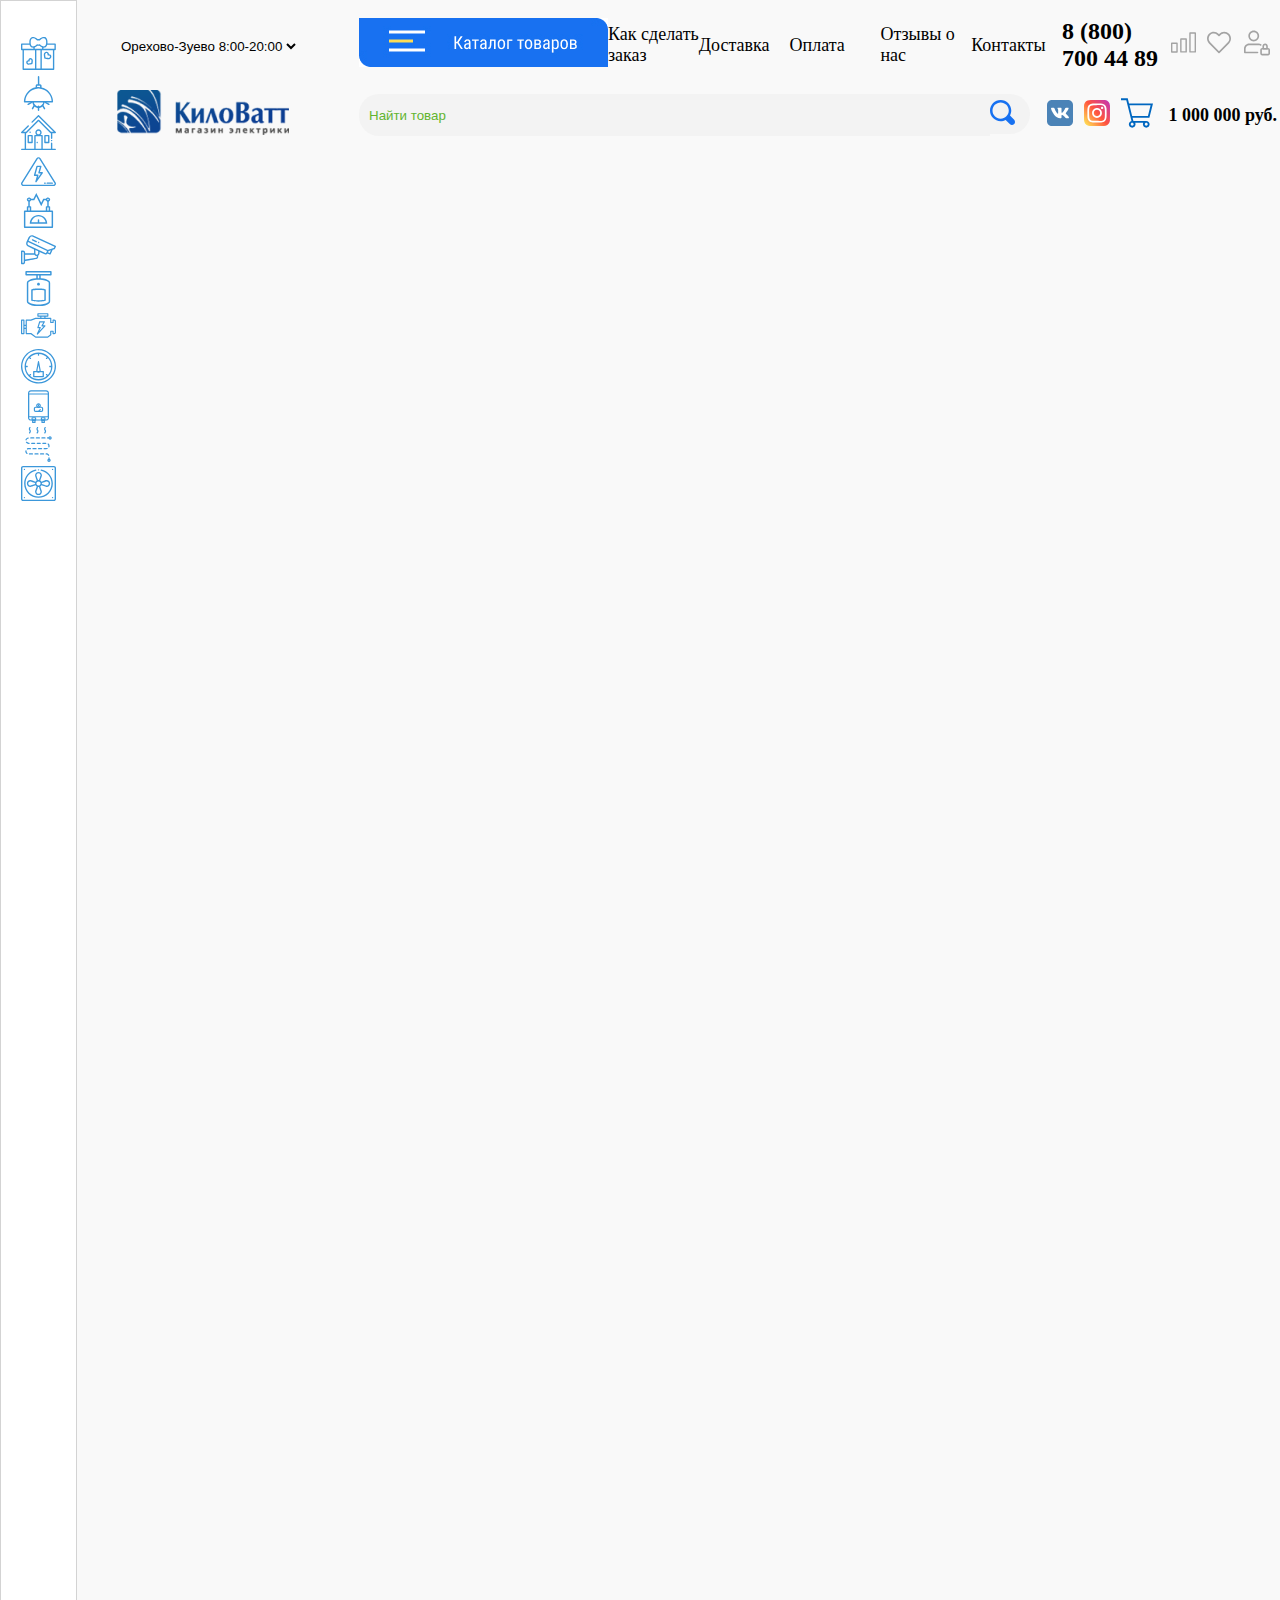
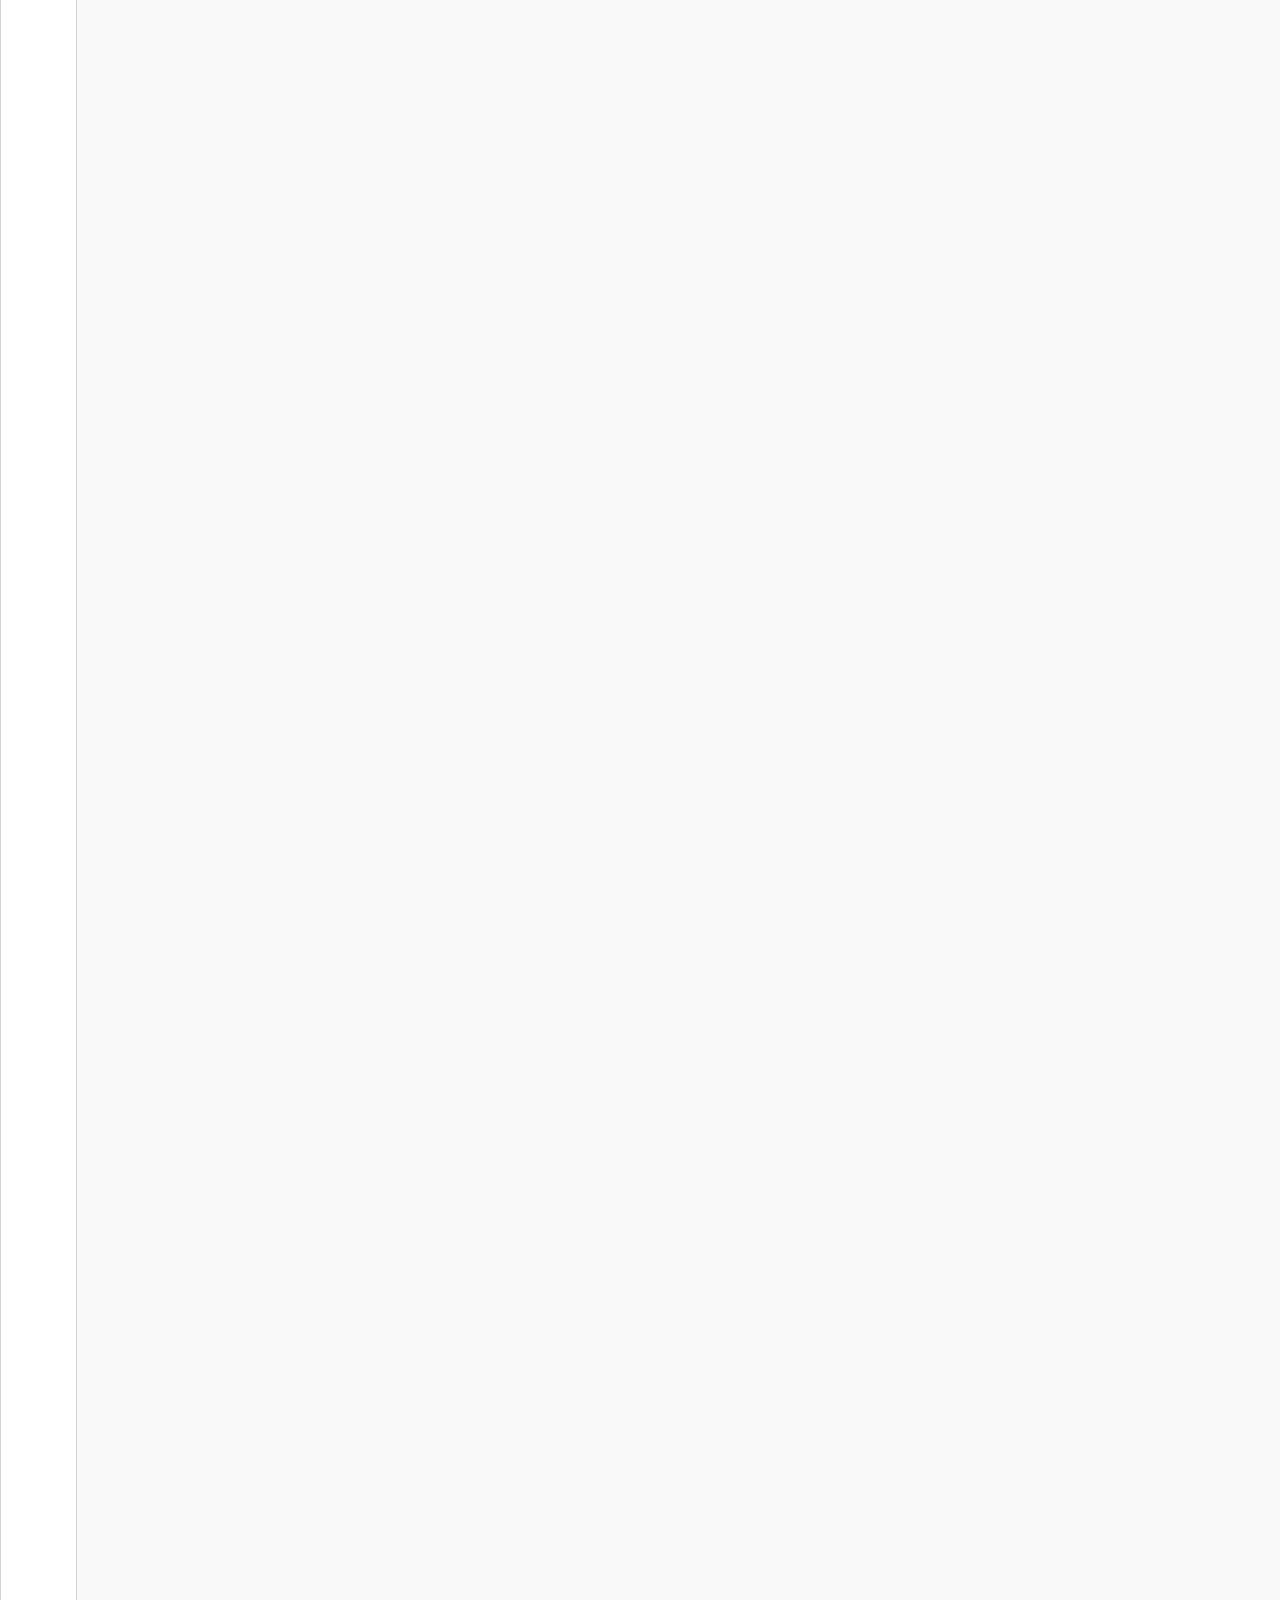
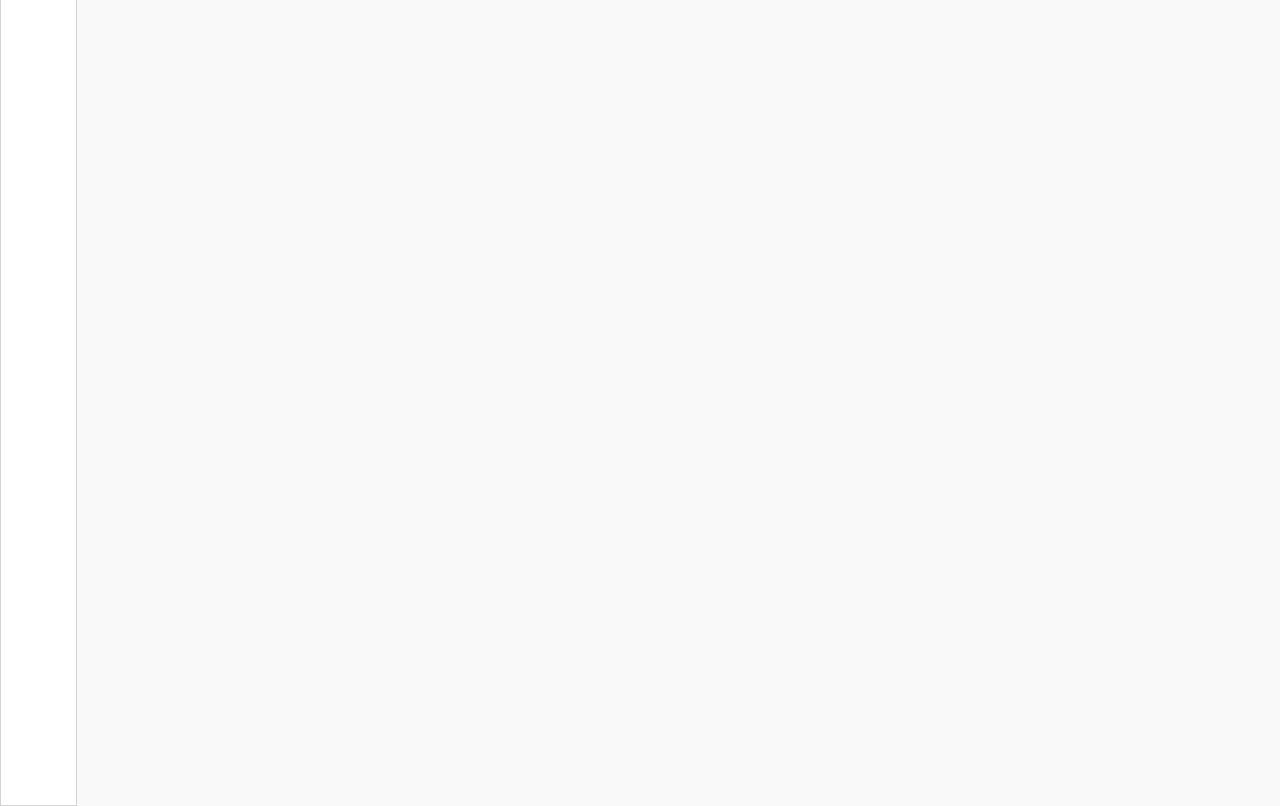
==== Zadanie_3/index.html @ 8e43fe01 "Add files via upload" ====
<!DOCTYPE html>
<html lang="en">
<head>
    <meta charset="UTF-8">
    <meta http-equiv="X-UA-Compatible" content="IE=edge">
    <meta name="viewport" content="width=device-width, initial-scale=1.0">
    <link rel="stylesheet" href="css/main.css">
    <title>КилоВатт</title>
</head>
<body style="background: #F9F9F9;">
    <div class="body">
        <aside>
            <ul class="asidePanel">
                <li>
                    <a href="#">
                        <svg id="aside-el" width="35" height="35" viewBox="0 0 35 35" fill="none" xmlns="http://www.w3.org/2000/svg">
                            <path d="M23.8175 21.7944C24.2723 21.8868 26.2904 22.2827 27.504 22.2827C27.7308 22.2827 27.9298 22.2689 28.0849 22.2366C28.512 22.1476 29.1431 21.959 29.6898 21.3504C30.6012 20.3363 30.5776 18.8046 29.6362 17.8632C29.1339 17.3608 28.4474 17.2099 27.9081 17.1797C27.8831 16.6433 27.7323 15.9593 27.213 15.44C26.2717 14.4986 24.7399 14.4748 23.7257 15.3864C23.1156 15.9348 22.9278 16.5656 22.8395 16.9924C22.6373 17.9702 23.1765 20.7219 23.2866 21.2635C23.341 21.531 23.55 21.7401 23.8175 21.7944ZM24.1712 17.2677C24.253 16.8723 24.3874 16.6202 24.6347 16.3977C25.1033 15.9769 25.8284 15.9784 26.2513 16.4016C26.6147 16.7649 26.567 17.5048 26.5186 17.7559C26.4738 17.9763 26.5408 18.2046 26.6976 18.3658C26.8544 18.5268 27.0807 18.6 27.3023 18.5612C27.5017 18.5262 28.3185 18.4686 28.6746 18.8247V18.8248C29.0978 19.2478 29.0994 19.9731 28.6784 20.4415C28.4566 20.6883 28.2044 20.8227 27.808 20.9052C27.3434 21.0019 25.7455 20.775 24.5327 20.5483C24.3048 19.3309 24.076 17.7285 24.1712 17.2677Z" fill="#3B97DA"/>
                            <path d="M11.0315 21.7085C10.1268 20.8954 8.75948 20.9173 7.9186 21.758C7.49602 22.1806 7.35133 22.7458 7.31312 23.2095C6.85138 23.2442 6.28724 23.3895 5.85079 23.8258C5.01005 24.6667 4.98829 26.0339 5.80149 26.9389C6.28901 27.4812 6.84791 27.6479 7.22575 27.726C7.36351 27.7545 7.53866 27.7667 7.73815 27.7667C8.7435 27.7667 10.3649 27.4556 10.9106 27.3446C11.1781 27.2903 11.3871 27.0812 11.4415 26.8138C11.574 26.162 11.9928 23.9703 11.8187 23.132C11.74 22.7539 11.5727 22.1948 11.0315 21.7085ZM10.195 26.0982C9.07816 26.3051 7.84007 26.4643 7.50119 26.3942C7.18652 26.3292 6.98709 26.2235 6.81283 26.0297C6.48843 25.6687 6.48829 25.1115 6.81235 24.7873C6.99287 24.6068 7.3121 24.5613 7.56381 24.5613C7.6981 24.5613 7.81321 24.5742 7.87774 24.5865C8.09831 24.6315 8.32663 24.566 8.48778 24.4092C8.64892 24.2523 8.72235 24.0277 8.6836 23.8062C8.64253 23.5569 8.63648 22.9634 8.88023 22.7197C9.20443 22.3955 9.7617 22.3956 10.1226 22.7201C10.316 22.8939 10.4216 23.0935 10.4873 23.409C10.5584 23.7506 10.4008 24.9855 10.195 26.0982Z" fill="#3B97DA"/>
                            <path d="M34.1327 6.41258H26.4405C26.5348 5.31782 26.5288 3.97257 26.188 2.72591V2.72604C25.8234 1.39133 25.0049 0.467914 23.88 0.124819C23.7615 0.0893945 21.0267 -0.687294 18.2739 2.11818C18.1991 2.11179 18.1241 2.10859 18.0488 2.10859H16.7368C16.6701 2.10859 16.6033 2.11111 16.5368 2.11614C13.7845 -0.687158 11.051 0.0892585 10.9295 0.125703C9.80771 0.467846 8.9892 1.39126 8.62462 2.72584C8.28384 3.9725 8.27779 5.31768 8.37216 6.41251H0.679934C0.304406 6.41251 0 6.71692 0 7.09244V12.5093C0 12.8847 0.304406 13.1892 0.679934 13.1892H1.53917V32.2466C1.53917 32.6221 1.84364 32.9265 2.2191 32.9265H32.5936C32.9691 32.9265 33.2735 32.6221 33.2735 32.2466V13.1893H34.1327C34.5081 13.1893 34.8126 12.8848 34.8126 12.5093V7.09251C34.8126 6.71698 34.5081 6.41258 34.1327 6.41258ZM9.93642 3.08437C10.0738 2.58162 10.4369 1.69771 11.3231 1.4275C11.3446 1.42084 13.5178 0.806385 15.7831 3.29834C15.9494 3.48118 16.2019 3.55951 16.4423 3.50273C16.5384 3.48009 16.6375 3.4686 16.7369 3.4686H18.0489C18.1534 3.4686 18.2572 3.48131 18.3576 3.5062C18.6002 3.56658 18.8569 3.48872 19.0252 3.30338C21.2393 0.863771 23.3647 1.39358 23.4925 1.42846C24.3774 1.70186 24.7392 2.58292 24.8763 3.08444V3.08457C25.1671 4.14853 25.2107 5.55926 24.9989 7.05682C24.8993 7.76075 24.5702 8.99096 23.4897 9.32052C23.4685 9.32691 21.334 9.93076 19.0904 7.5157C18.9598 7.37516 18.7784 7.29853 18.5922 7.29853C18.5294 7.29853 18.4659 7.30723 18.4037 7.32518C18.2888 7.35837 18.1694 7.37516 18.0489 7.37516H16.7369C16.6214 7.37516 16.5066 7.35959 16.3958 7.32906C16.1512 7.26161 15.8899 7.33579 15.7172 7.52128C13.5284 9.87303 11.446 9.3539 11.3202 9.31957C10.2414 8.98633 9.9133 7.75939 9.81383 7.05695C9.60203 5.55919 9.64548 4.14847 9.93642 3.08437ZM13.7211 11.8294V10.4593C14.5537 10.1822 15.4988 9.66158 16.4495 8.71925C16.5448 8.72966 16.6408 8.73489 16.7369 8.73489H18.0489C18.1532 8.73489 18.2572 8.7287 18.3605 8.71653C19.312 9.66055 20.2582 10.1819 21.0916 10.4592V11.8294H13.7211ZM1.35987 7.77245H8.56479C8.90469 9.23621 9.74842 10.2619 10.9327 10.6231C10.9756 10.6359 11.3677 10.7478 11.9827 10.7478C12.1009 10.7478 12.2275 10.7436 12.3612 10.7338V11.8294H1.35987V7.77245ZM2.89903 13.1893H14.0049V31.5667H2.89903V13.1893ZM15.3648 31.5667V13.1893H19.4479V31.5667H15.3648ZM31.9136 31.5667H20.8077V13.1893H31.9136V31.5667ZM33.4528 11.8294H22.4514V10.7336C23.2818 10.7942 23.8306 10.6378 23.8832 10.6221C25.0645 10.2618 25.9079 9.23621 26.2478 7.77245H33.4528V11.8294Z" fill="#3B97DA"/>
                        </svg> 
                    </a>
                </li>
                <li >
                    <a href="#">
                        <svg id="aside-el" width="35" height="35" viewBox="0 0 35 35" fill="none" xmlns="http://www.w3.org/2000/svg">
                            <path d="M27.8062 15.39C25.9128 13.3995 23.3883 11.9916 20.5724 11.409V9.66122C20.5724 9.27283 20.4268 8.88444 20.1355 8.6417C19.8442 8.39895 19.5044 8.20476 19.116 8.20476H18.3392L18.2907 0.728233C18.2907 0.291293 17.9508 0 17.5624 0C17.1255 0 16.8342 0.339842 16.8342 0.728233L16.8827 8.20476H16.106C15.7176 8.20476 15.3292 8.3504 15.0864 8.6417C14.8437 8.93299 14.6495 9.27283 14.6495 9.66122V11.3604C11.688 11.9916 9.11492 13.3995 7.12441 15.39C4.45422 18.0602 2.85211 21.7013 2.85211 25.7794C2.85211 26.2164 3.19195 26.5077 3.58034 26.5077H11.3482C11.5424 27.9156 12.1249 29.1779 13.0959 30.1488C14.2125 31.2655 15.7661 31.9452 17.4653 31.9452C19.1645 31.9452 20.7181 31.2655 21.8347 30.1488C22.8057 29.1779 23.3883 27.9156 23.5825 26.5077H31.3503C31.7872 26.5077 32.0785 26.1678 32.0785 25.7794C32.0785 21.7499 30.4279 18.0602 27.8062 15.39ZM16.0574 9.70977H19.0674V11.1662C19.0189 11.1662 19.0189 11.1662 18.9703 11.1662C18.8732 11.1662 18.8247 11.1662 18.7276 11.1662C18.3392 11.1177 17.9023 11.1177 17.5139 11.1177C17.1255 11.0691 16.7371 11.1177 16.3487 11.1177C16.2516 11.1177 16.1545 11.1177 16.0574 11.1662V9.70977ZM20.8152 29.0808C19.9413 29.9547 18.7761 30.4401 17.5139 30.4401C16.2031 30.4401 15.0379 29.9061 14.2125 29.0808C13.5329 28.4011 13.0474 27.5272 12.9017 26.5077H17.5139H22.1746C21.9804 27.4787 21.5434 28.4011 20.8152 29.0808ZM22.9513 25.0027H17.5139H12.0764H4.35713C4.55132 21.6528 5.95924 18.6428 8.19249 16.4581C10.2315 14.419 12.9017 13.0596 15.9118 12.7198C16.0089 12.7198 16.1545 12.6713 16.2516 12.6713C16.64 12.6227 17.0769 12.6227 17.4653 12.6227C17.9023 12.6227 18.2907 12.6227 18.7276 12.6713C18.8247 12.6713 18.9703 12.7198 19.0674 12.7198C22.0775 13.0596 24.7477 14.419 26.7867 16.4581C29.02 18.6913 30.4279 21.6528 30.6221 25.0027H22.9513Z" fill="#3B97DA"/>
                            <path d="M17.5138 29.5139C17.0769 29.5139 16.7856 29.8538 16.7856 30.2421V34.2717C16.7856 34.7086 17.1254 34.9999 17.5138 34.9999C17.9508 34.9999 18.242 34.6601 18.242 34.2717V30.2421C18.242 29.8052 17.9508 29.5139 17.5138 29.5139Z" fill="#3B97DA"/>
                            <path d="M24.165 32.2813L22.1259 28.7857C21.9318 28.4459 21.4463 28.3003 21.1064 28.4945C20.7666 28.6886 20.6209 29.1741 20.8151 29.514L22.8542 33.0095C23.0484 33.3493 23.5339 33.495 23.8737 33.3008C24.2135 33.1066 24.3592 32.6211 24.165 32.2813Z" fill="#3B97DA"/>
                            <path d="M28.2431 27.6691L24.7476 25.6301C24.4078 25.4359 23.9223 25.533 23.7281 25.9213C23.5339 26.2612 23.631 26.7467 24.0194 26.9409L27.5149 28.9799C27.8547 29.1741 28.3402 29.077 28.5344 28.6886C28.7286 28.3488 28.6315 27.8633 28.2431 27.6691Z" fill="#3B97DA"/>
                            <path d="M11.2996 25.9212C11.1054 25.5814 10.6199 25.4358 10.2801 25.6299L6.78458 27.669C6.44474 27.8632 6.2991 28.3487 6.49329 28.6885C6.68749 29.0284 7.17298 29.174 7.51282 28.9798L11.0083 26.9408C11.3482 26.698 11.4938 26.2611 11.2996 25.9212Z" fill="#3B97DA"/>
                            <path d="M13.9212 28.4945C13.5813 28.3003 13.0959 28.4459 12.9017 28.7857L10.8626 32.2813C10.6684 32.6211 10.7655 33.1066 11.1539 33.3008C11.4937 33.495 11.9792 33.3979 12.1734 33.0095L14.2125 29.514C14.4067 29.1741 14.3096 28.6886 13.9212 28.4945Z" fill="#3B97DA"/>
                        </svg>
                    </a>
                </li>
                <li >
                    <a href="#">
                        <svg id="aside-el" width="35" height="35" viewBox="0 0 35 35" fill="none" xmlns="http://www.w3.org/2000/svg">
                            <g clip-path="url(#clip0_1_1402)">
                            <path d="M34.3162 33.6327H31.3084V28.2324C31.3084 27.8548 31.0023 27.5488 30.6248 27.5488C30.2474 27.5488 29.9413 27.8548 29.9413 28.2324V33.6327H21.7382V20.6445C21.7382 20.267 21.4321 19.9609 21.0546 19.9609H13.9452C13.5677 19.9609 13.2616 20.267 13.2616 20.6445V33.6327H5.05854V18.1835H5.32159C5.50287 18.1835 5.67671 18.1115 5.80495 17.9833L17.4999 6.28834L29.1948 17.9833C29.3231 18.1115 29.4969 18.1835 29.6782 18.1835H29.9413V23.3104C29.9413 23.688 30.2474 23.994 30.6248 23.994C31.0023 23.994 31.3084 23.688 31.3084 23.3104V18.1835H34.3162C34.5928 18.1835 34.842 18.0169 34.9478 17.7615C35.0536 17.5061 34.995 17.2121 34.7996 17.0165L17.9833 0.200207C17.7163 -0.0667356 17.2835 -0.0667356 17.0165 0.200207L10.5907 6.62596C10.3238 6.89291 10.3238 7.32576 10.5907 7.5927C10.8577 7.85971 11.2906 7.85971 11.5575 7.5927L17.4999 1.65031L32.6658 16.8163H29.9614L17.9833 4.83824C17.7163 4.57129 17.2835 4.57129 17.0165 4.83824L5.03837 16.8163H2.33388L7.7294 11.4209C7.99634 11.1539 7.99634 10.7211 7.7294 10.4541C7.46246 10.1872 7.02961 10.1871 6.7626 10.4541L0.200122 17.0165C0.00468331 17.2121 -0.0539005 17.5061 0.0519194 17.7615C0.157739 18.017 0.407045 18.1835 0.683558 18.1835H3.69136V33.6327H0.683558C0.306079 33.6327 -3.34713e-05 33.9387 -3.34713e-05 34.3163C-3.34713e-05 34.6938 0.306079 34.9998 0.683558 34.9998H4.37495H13.9452H21.0546H30.6248H34.3162C34.6937 34.9998 34.9998 34.6938 34.9998 34.3163C34.9998 33.9387 34.6937 33.6327 34.3162 33.6327ZM20.371 33.6327H14.6288V21.3281H20.371V33.6327Z" fill="#3B97DA"/>
                            <path d="M27.7539 19.9609H23.9258C23.5483 19.9609 23.2422 20.267 23.2422 20.6445V27.4804C23.2422 27.858 23.5483 28.164 23.9258 28.164H27.7539C28.1314 28.164 28.4375 27.858 28.4375 27.4804V20.6445C28.4375 20.267 28.1314 19.9609 27.7539 19.9609ZM27.0703 26.7969H24.6094V21.3281H27.0703V26.7969Z" fill="#3B97DA"/>
                            <path d="M11.0743 19.9609H7.24615C6.86867 19.9609 6.56256 20.267 6.56256 20.6445V27.4804C6.56256 27.858 6.86867 28.164 7.24615 28.164H11.0743C11.4517 28.164 11.7579 27.858 11.7579 27.4804V20.6445C11.7579 20.267 11.4517 19.9609 11.0743 19.9609ZM10.3907 26.7969H7.92974V21.3281H10.3907V26.7969Z" fill="#3B97DA"/>
                            <path d="M17.5 14.3589C15.7661 14.3589 14.3555 15.7695 14.3555 17.5034C14.3555 19.2373 15.7661 20.6479 17.5 20.6479C19.2338 20.6479 20.6445 19.2373 20.6445 17.5034C20.6445 15.7695 19.2338 14.3589 17.5 14.3589ZM17.5 19.2807C16.5199 19.2807 15.7227 18.4834 15.7227 17.5034C15.7227 16.5234 16.5199 15.7261 17.5 15.7261C18.4801 15.7261 19.2773 16.5234 19.2773 17.5034C19.2773 18.4834 18.4801 19.2807 17.5 19.2807Z" fill="#3B97DA"/>
                            <path d="M16.6844 26.9972C16.5573 26.87 16.3809 26.7969 16.2012 26.7969C16.0214 26.7969 15.845 26.87 15.7179 26.9972C15.5907 27.1243 15.5176 27.3007 15.5176 27.4805C15.5176 27.6603 15.5907 27.8366 15.7179 27.9638C15.8451 28.0909 16.0214 28.1641 16.2012 28.1641C16.381 28.1641 16.5573 28.0909 16.6844 27.9638C16.8115 27.8366 16.8848 27.6603 16.8848 27.4805C16.8848 27.3007 16.8116 27.1243 16.6844 26.9972Z" fill="#3B97DA"/>
                            <path d="M9.57508 16.8028C9.448 16.6757 9.27164 16.6025 9.09185 16.6025C8.91207 16.6025 8.7357 16.6757 8.60856 16.8028C8.48141 16.93 8.40826 17.1063 8.40826 17.2861C8.40826 17.4659 8.48134 17.6423 8.60856 17.7694C8.73577 17.8966 8.91207 17.9697 9.09185 17.9697C9.27164 17.9697 9.448 17.8966 9.57508 17.7694C9.70223 17.6423 9.77544 17.4659 9.77544 17.2861C9.77544 17.1063 9.7023 16.93 9.57508 16.8028Z" fill="#3B97DA"/>
                            <path d="M31.1082 25.1056C30.9811 24.9785 30.8047 24.9053 30.6249 24.9053C30.4452 24.9053 30.2688 24.9784 30.1416 25.1056C30.0145 25.2334 29.9413 25.4091 29.9413 25.5889C29.9413 25.7686 30.0144 25.945 30.1416 26.0728C30.2688 26.2 30.4452 26.2725 30.6249 26.2725C30.8047 26.2725 30.9811 26.2 31.1082 26.0728C31.2353 25.945 31.3085 25.7693 31.3085 25.5889C31.3085 25.4091 31.2354 25.2327 31.1082 25.1056Z" fill="#3B97DA"/>
                            </g>
                            <defs>
                            <clipPath id="clip0_1_1402">
                            <rect width="35" height="35" fill="white"/>
                            </clipPath>
                            </defs>
                            </svg>
                            
                    </a>
                </li>
                <li>
                    <a href="#">
                        <svg id="aside-el" width="35" height="35" viewBox="0 0 35 35" fill="none" xmlns="http://www.w3.org/2000/svg">
                            <g clip-path="url(#clip0_1_1424)">
                            <path d="M34.6357 28.4675L19.5073 4.25387C19.072 3.55708 18.3216 3.14111 17.5 3.14111C16.6785 3.14111 15.9281 3.55708 15.4927 4.25387L0.364411 28.4674C-0.098109 29.2078 -0.121625 30.1056 0.301589 30.8691C0.724803 31.6326 1.4987 32.0884 2.37172 32.0884H32.6284C33.5014 32.0884 34.2752 31.6327 34.6984 30.8691C35.1217 30.1057 35.0983 29.2078 34.6357 28.4675ZM33.4791 30.1932C33.3051 30.507 32.9871 30.6943 32.6284 30.6943H2.37179C2.01304 30.6943 1.69503 30.5069 1.52105 30.1932C1.34715 29.8795 1.35672 29.5105 1.54683 29.2063L16.6751 4.9927C16.8567 4.70203 17.1573 4.53537 17.5 4.53537C17.8426 4.53537 18.1434 4.70203 18.3248 4.9927L33.4532 29.2063C33.6433 29.5105 33.653 29.8794 33.4791 30.1932Z" fill="#3B97DA"/>
                            <path d="M21.8128 18.4861C21.6927 18.256 21.4545 18.1117 21.1949 18.1117H18.9349L20.4743 12.5499C20.5324 12.34 20.4891 12.115 20.3573 11.9418C20.2254 11.7685 20.0202 11.6667 19.8024 11.6667H16.0627C15.7493 11.6667 15.4744 11.8759 15.3908 12.1779L12.9243 21.0894C12.8663 21.2994 12.9095 21.5243 13.0413 21.6976C13.1731 21.8708 13.3783 21.9726 13.5961 21.9726H15.8562L14.3167 27.5344C14.2261 27.8619 14.3847 28.2069 14.6922 28.3514C14.7875 28.3962 14.8885 28.4176 14.9883 28.4176C15.2104 28.4176 15.4267 28.3112 15.5607 28.1188L21.767 19.2072C21.9154 18.9941 21.933 18.7163 21.8128 18.4861ZM16.7493 23.9722L17.4442 21.4613C17.5023 21.2514 17.459 21.0264 17.3272 20.8532C17.1954 20.6799 16.9902 20.5782 16.7724 20.5782H14.5124L16.593 13.0609H18.8861L17.3466 18.6227C17.2886 18.8327 17.3318 19.0576 17.4636 19.2309C17.5954 19.4042 17.8007 19.5059 18.0184 19.5059H19.8597L16.7493 23.9722Z" fill="#3B97DA"/>
                            <path d="M31.3032 28.4448H26.2142C25.8292 28.4448 25.517 28.757 25.517 29.142C25.517 29.5269 25.8292 29.8391 26.2142 29.8391H31.3032C31.6882 29.8391 32.0003 29.5269 32.0003 29.142C32.0003 28.757 31.6881 28.4448 31.3032 28.4448Z" fill="#3B97DA"/>
                            <path d="M24.1925 28.4448H23.6348C23.2499 28.4448 22.9377 28.757 22.9377 29.142C22.9377 29.5269 23.2499 29.8391 23.6348 29.8391H24.1925C24.5775 29.8391 24.8896 29.5269 24.8896 29.142C24.8895 28.757 24.5774 28.4448 24.1925 28.4448Z" fill="#3B97DA"/>
                            </g>
                            <defs>
                            <clipPath id="clip0_1_1424">
                            <rect width="35" height="35" fill="white"/>
                            </clipPath>
                            </defs>
                            </svg>
                            
                    </a>
                </li>
                <li>
                    <a href="#">
                        <svg id="aside-el" width="35" height="35" viewBox="0 0 35 35" fill="none" xmlns="http://www.w3.org/2000/svg">
                            <path d="M17.5 21.875C12.6678 21.875 8.75 25.7918 8.75 30.625H26.25C26.25 25.7918 22.3322 21.875 17.5 21.875ZM17.5 26.25C17.0973 26.25 16.7705 26.5758 16.7705 26.9795V29.167H10.3532C10.6341 27.7742 11.3167 26.4957 12.3442 25.4692C13.721 24.0913 15.5529 23.333 17.5 23.333C19.4471 23.333 21.279 24.0913 22.6558 25.4692C23.6833 26.4957 24.3659 27.7742 24.6468 29.167H18.2295V26.9795C18.2295 26.5758 17.9027 26.25 17.5 26.25Z" fill="#3B97DA"/>
                            <path d="M31.3546 17.5H29.1671V13.854C29.1671 13.4513 28.8402 13.125 28.4375 13.125H27.708V8.62504C28.5582 8.32487 29.1671 7.51475 29.1671 6.5625C29.1671 5.35445 28.1876 4.375 26.9796 4.375C26.0268 4.375 25.2172 4.98381 24.917 5.83352H22.2318L20.2237 9.85872L15.3051 0L12.3945 5.83352H10.0841C9.78396 4.98381 8.97431 4.375 8.02158 4.375C6.81354 4.375 5.83408 5.35445 5.83408 6.5625C5.83408 7.51475 6.44289 8.32433 7.29205 8.62449V13.125H6.56362C6.162 13.125 5.83518 13.4513 5.83518 13.854V17.5H3.64549C3.24279 17.5 2.91705 17.8258 2.91705 18.2295V34.2705C2.91705 34.6742 3.24285 35 3.64549 35H31.3546C31.7573 35 32.083 34.6742 32.083 34.2705V18.2295C32.083 17.8258 31.7572 17.5 31.3546 17.5ZM26.9796 5.83352C27.3812 5.83352 27.708 6.16034 27.708 6.5625C27.708 6.96466 27.3812 7.29148 26.9796 7.29148C26.5768 7.29148 26.25 6.96466 26.25 6.5625C26.25 6.16034 26.5768 5.83352 26.9796 5.83352ZM27.708 14.5835V17.5H26.2511V14.5835H27.708ZM10.0841 7.29148H13.297L15.3051 3.26628L20.2237 13.125L23.1343 7.29148H24.917C25.136 7.91314 25.6284 8.40554 26.25 8.62504V13.125H25.5226C25.1199 13.125 24.7931 13.4513 24.7931 13.854V17.5H10.208V13.854C10.208 13.4513 9.88219 13.125 9.47955 13.125H8.75002V8.62559C9.37168 8.40554 9.86408 7.91314 10.0841 7.29148ZM8.02158 5.83352C8.42429 5.83352 8.75112 6.16034 8.75112 6.5625C8.75112 6.96466 8.42429 7.29148 8.02158 7.29148C7.61997 7.29148 7.29205 6.96466 7.29205 6.5625C7.29205 6.16034 7.61997 5.83352 8.02158 5.83352ZM8.75002 14.5835V17.5H7.29315V14.5835H8.75002ZM30.625 33.542H4.37502V18.958H30.625V33.542Z" fill="#3B97DA"/>
                            </svg>
                            
                    </a>

                </li>
                <li>
                    <a href="#">
                        <svg id="aside-el" width="35" height="35" viewBox="0 0 35 35" fill="none" xmlns="http://www.w3.org/2000/svg">
                            <g clip-path="url(#clip0_1_1443)">
                            <path d="M17.4282 11.175C17.77 11.3342 18.1766 11.1865 18.3366 10.8442C18.4957 10.5024 18.3481 10.0957 18.0057 9.93602C17.6639 9.7766 17.2575 9.92427 17.0976 10.2666C16.9382 10.6084 17.0858 11.0151 17.4282 11.175Z" fill="#3B97DA"/>
                            <path d="M34.9589 14.246C34.8969 14.0757 34.7696 13.9368 34.6053 13.8602L12.3055 3.46287C10.5944 2.66446 8.56255 3.40279 7.76466 5.11498C7.64183 5.37827 5.64713 9.65581 5.4538 10.0702C4.65565 11.7819 5.39398 13.8137 7.10697 14.6119L13.0542 17.3852V21.3047H4.10076V20.6213C4.10076 19.4907 3.18085 18.5708 2.05051 18.5708H0.683594C0.306015 18.5708 0 18.8768 0 19.2544V31.5567C0 31.934 0.306015 32.24 0.683594 32.24H2.05051C3.18085 32.24 4.10076 31.3204 4.10076 30.1898V28.9858C4.10076 28.9858 15.4826 26.9716 15.4853 26.971C16.4527 26.7878 17.155 25.9403 17.155 24.9558V23.6721C17.9884 23.1902 18.5219 22.2916 18.5219 21.3047V19.9351L23.7207 22.3597C24.7229 22.8262 25.9178 22.4112 26.4161 21.4246L28.7446 22.5106C29.0853 22.6695 29.4928 22.5234 29.6527 22.18L31.7022 17.7858L33.5778 17.1697C33.757 17.111 33.9041 16.9804 33.984 16.8095L34.9359 14.7686C35.0126 14.6044 35.0208 14.4164 34.9589 14.246ZM2.73384 30.1898C2.73384 30.5666 2.42729 30.8731 2.05051 30.8731H1.36692V19.9377H2.05051C2.42729 19.9377 2.73384 20.2443 2.73384 20.6213V30.1898ZM15.7881 24.9558C15.7881 25.2829 15.5552 25.5648 15.2343 25.6273L4.10076 27.5977V22.6716H13.4206C13.9026 23.5053 14.8011 24.0385 15.7881 24.0385V24.9558ZM17.155 21.3047C17.155 22.0513 16.5502 22.6716 15.7881 22.6716C15.0415 22.6716 14.4212 22.0668 14.4212 21.3047V18.0226L17.155 19.2977V21.3047ZM24.2983 21.1207L7.68429 13.3728C6.65703 12.8943 6.21323 11.6756 6.69281 10.6478L6.98147 10.0288L26.0735 18.9316L25.2067 20.7896C25.0473 21.1311 24.6395 21.2796 24.2983 21.1207ZM28.7029 20.9829L26.9961 20.1869L27.4674 19.1762L29.9211 18.3706L28.7029 20.9829ZM32.8702 15.9636C32.8429 15.9724 27.0586 17.8717 27.0449 17.8763L7.55905 8.7901L9.00368 5.69283C9.48193 4.66637 10.7004 4.2223 11.7279 4.70162L33.4082 14.8103L32.8702 15.9636Z" fill="#3B97DA"/>
                            <path d="M10.9031 7.57418C10.7434 7.91625 10.8916 8.32293 11.2336 8.48262L14.9502 10.2159C15.2912 10.3748 15.6984 10.2285 15.8586 9.88532C16.018 9.54325 15.8701 9.13657 15.528 8.97689L11.8112 7.24387C11.4692 7.08392 11.0625 7.23212 10.9031 7.57418Z" fill="#3B97DA"/>
                            </g>
                            <defs>
                            <clipPath id="clip0_1_1443">
                            <rect width="35" height="35" fill="white"/>
                            </clipPath>
                            </defs>
                            </svg>
                            
                    </a>
                </li>
                <li>
                    <a href="#">
                        <svg id="aside-el" width="35" height="35" viewBox="0 0 35 35" fill="none" xmlns="http://www.w3.org/2000/svg">
                            <path d="M10.6114 18.3061C10.3642 18.43 10.2083 18.6821 10.2083 18.9584V29.1667C10.2083 29.443 10.3642 29.6958 10.6114 29.819C10.7766 29.9016 12.3731 30.625 17.5014 30.625C22.6298 30.625 24.2242 29.9016 24.3887 29.8189C24.6358 29.695 24.7917 29.4429 24.7917 29.1666V18.9583C24.7917 18.682 24.6358 18.43 24.3887 18.306C24.2234 18.2234 22.6284 17.5 17.5 17.5C12.3716 17.5 10.7766 18.2234 10.6114 18.3061ZM23.3333 28.6426C22.6198 28.8349 20.8966 29.1667 17.5014 29.1667C14.0991 29.1667 12.3744 28.8334 11.6666 28.6433V19.4824C12.3808 19.2901 14.104 18.9583 17.4999 18.9583C20.9023 18.9583 22.6262 19.2916 23.3333 19.4817V28.6426H23.3333Z" fill="#3B97DA"/>
                            <path d="M16.0417 13.1251C16.0417 13.929 16.6961 14.5834 17.5 14.5834C18.3039 14.5834 18.9583 13.929 18.9583 13.1251C18.9583 12.3212 18.3039 11.6667 17.5 11.6667C16.6961 11.6667 16.0417 12.3212 16.0417 13.1251Z" fill="#3B97DA"/>
                            <path d="M29.8958 0H5.10419C4.70114 0 4.375 0.326143 4.375 0.729189V3.64588C4.375 4.04886 4.70114 4.375 5.10419 4.375H15.3125V7.34932C10.7693 7.60074 8.93881 8.63023 7.55583 9.40864L7.29381 9.55603C6.39304 10.0559 5.83331 11.0251 5.83331 12.0839V30.2077C5.83331 31.2666 6.39304 32.2357 7.29381 32.7355L7.55583 32.8829C9.14238 33.776 11.3149 35 17.5 35C23.6851 35 25.8576 33.776 27.4442 32.883L27.7062 32.7356C28.607 32.2357 29.1667 31.2666 29.1667 30.2077V12.084C29.1667 11.0251 28.607 10.0559 27.7062 9.55609L27.4442 9.40871C26.0613 8.6303 24.2307 7.60081 19.6875 7.34938V4.375H29.8958C30.2989 4.375 30.625 4.04886 30.625 3.64581V0.729189C30.625 0.326143 30.2989 0 29.8958 0ZM26.7285 10.6797L26.9984 10.8307C27.4363 11.0742 27.7083 11.5541 27.7083 12.0839V30.2077C27.7083 30.7374 27.4363 31.2174 26.9984 31.4609L26.7285 31.612C25.283 32.4266 23.3027 33.5417 17.5 33.5417C11.6973 33.5417 9.71701 32.4265 8.27148 31.612L8.0016 31.461C7.56369 31.2175 7.29169 30.7376 7.29169 30.2078V12.084C7.29169 11.5542 7.56369 11.0742 8.0016 10.8307L8.27148 10.6798C9.71701 9.86515 11.6973 8.75 17.5 8.75C23.3027 8.75 25.283 9.86515 26.7285 10.6797ZM16.7708 7.30085V4.375H18.2291V7.30085C17.9892 7.29682 17.7531 7.29169 17.4999 7.29169C17.2468 7.29169 17.0108 7.29682 16.7708 7.30085ZM29.1667 2.91669H5.83331V1.45831H29.1666V2.91669H29.1667Z" fill="#3B97DA"/>
                            </svg>
                            
                    </a>
                </li>
                <li>
                    <a href="#">
                        <svg id="aside-el"  width="35" height="35" viewBox="0 0 35 35" fill="none" xmlns="http://www.w3.org/2000/svg">
                            <path d="M33.25 9.55778H32.0833C31.7612 9.55778 31.5 9.81897 31.5 10.1411V11.8911H30.3333V8.39111C30.3333 8.06897 30.0721 7.80778 29.75 7.80778H24.5V6.64111H26.8333C27.1555 6.64111 27.4167 6.37993 27.4167 6.05778V3.72445C27.4167 3.4023 27.1555 3.14111 26.8333 3.14111H16.9167C16.5945 3.14111 16.3333 3.4023 16.3333 3.72445V6.05778C16.3333 6.37993 16.5945 6.64111 16.9167 6.64111H19.25V7.80778H14.5833C14.5133 7.80771 14.4437 7.82018 14.378 7.84453L9.8105 9.55778H5.25C4.92785 9.55778 4.66667 9.81897 4.66667 10.1411V14.8078H3.5V10.1411C3.5 9.81897 3.23881 9.55778 2.91667 9.55778H0.583333C0.261187 9.55778 0 9.81897 0 10.1411V23.5578C0 23.8799 0.261187 24.1411 0.583333 24.1411H2.91667C3.23881 24.1411 3.5 23.8799 3.5 23.5578V18.8911H4.66667V23.5578C4.66667 23.8799 4.92785 24.1411 5.25 24.1411H9.72242L14.2333 27.5244C14.3343 27.6002 14.4571 27.6411 14.5833 27.6411H26.8333C26.9658 27.6412 27.0944 27.5961 27.1979 27.5134L30.1146 25.18C30.2529 25.0693 30.3334 24.9016 30.3333 24.7244V21.8078H31.5V23.5578C31.5 23.8799 31.7612 24.1411 32.0833 24.1411H33.25C34.2165 24.1411 35 23.3576 35 22.3911V11.3078C35 10.3413 34.2165 9.55778 33.25 9.55778ZM2.33333 15.3911V22.9744H1.16667V10.7244H2.33333V15.3911ZM4.66667 17.7244H3.5V15.9744H4.66667V17.7244ZM17.5 5.47445V4.30778H26.25V5.47445H17.5ZM23.3333 6.64111V7.80778H20.4167V6.64111H23.3333ZM33.8333 22.3911C33.8333 22.7133 33.5721 22.9744 33.25 22.9744H32.6667V21.2244C32.6667 20.9023 32.4055 20.6411 32.0833 20.6411H29.75C29.4279 20.6411 29.1667 20.9023 29.1667 21.2244V24.4444L26.6286 26.4744H14.7776L10.2667 23.0911C10.1657 23.0154 10.0429 22.9744 9.91667 22.9744H5.83333V10.7244H9.91667C9.98674 10.7245 10.0563 10.7121 10.122 10.6877L14.6895 8.97445H29.1667V12.4744C29.1667 12.7966 29.4279 13.0578 29.75 13.0578H32.0833C32.4055 13.0578 32.6667 12.7966 32.6667 12.4744V10.7244H33.25C33.5721 10.7244 33.8333 10.9856 33.8333 11.3078V22.3911Z" fill="#3B97DA"/>
                            <path d="M24.3138 15.4575C24.2059 15.3572 24.0641 15.3014 23.9167 15.3014H22.0057L23.8397 12.093C24.0008 11.814 23.9052 11.4573 23.6262 11.2962C23.5372 11.2448 23.4362 11.2178 23.3334 11.218H18.6667C18.409 11.218 18.1818 11.3871 18.1079 11.6339L16.3579 17.4673C16.2654 17.7758 16.4406 18.101 16.7492 18.1934C16.8035 18.2097 16.86 18.218 16.9167 18.218H18.3441L15.8025 23.8098C15.6695 24.1033 15.7996 24.449 16.093 24.582C16.321 24.6853 16.5896 24.6316 16.7604 24.4486L24.3437 16.2819C24.5631 16.046 24.5497 15.6769 24.3138 15.4575ZM18.3517 21.018L19.7809 17.8738C19.9129 17.58 19.7818 17.2347 19.488 17.1026C19.4131 17.069 19.3321 17.0515 19.25 17.0513H17.7007L19.1007 12.3847H22.3277L20.4937 15.593C20.3326 15.872 20.4282 16.2288 20.7072 16.3898C20.7962 16.4413 20.8972 16.4682 21 16.468H22.5791L18.3517 21.018Z" fill="#3B97DA"/>
                            </svg>
                            
                    </a>
                </li>
                <li>
                    <a href="#">
                        <svg id="aside-el" width="35" height="35" viewBox="0 0 35 35" fill="none" xmlns="http://www.w3.org/2000/svg">
                            <path d="M17.5 0C14.0388 0 10.6554 1.0132 7.77753 2.91147C4.89967 4.80974 2.65665 7.50783 1.33212 10.6645C0.00758248 13.8212 -0.338976 17.2948 0.336265 20.6459C1.01151 23.9971 2.67822 27.0753 5.12564 29.4914C7.57306 31.9074 10.6913 33.5527 14.0859 34.2193C17.4806 34.8859 20.9993 34.5438 24.197 33.2362C27.3947 31.9287 30.1278 29.7144 32.0507 26.8735C33.9736 24.0325 35 20.6924 35 17.2756C34.9948 12.6954 33.1494 8.3043 29.8686 5.0656C26.5879 1.82691 22.1397 0.00514756 17.5 0ZM17.5 33.2669C14.2961 33.2669 11.1642 32.3291 8.50033 30.5719C5.83641 28.8148 3.76015 26.3173 2.53409 23.3952C1.30802 20.4732 0.98723 17.2579 1.61227 14.1559C2.23731 11.0539 3.78012 8.2045 6.04559 5.96807C8.31106 3.73165 11.1974 2.20862 14.3397 1.59159C17.482 0.974565 20.7391 1.29125 23.6991 2.50159C26.6591 3.71194 29.189 5.76158 30.969 8.39134C32.7489 11.0211 33.699 14.1129 33.699 17.2756C33.6941 21.5153 31.9858 25.5799 28.949 28.5778C25.9122 31.5757 21.7947 33.2621 17.5 33.2669Z" fill="#3B97DA"/>
                            <path d="M27.3916 7.73154C27.3591 7.6828 27.3173 7.64098 27.2685 7.6085C24.6691 5.03406 21.1585 3.58984 17.5 3.58984C13.8415 3.58984 10.3308 5.03406 7.73141 7.6085C7.68267 7.64098 7.64085 7.6828 7.60837 7.73154C5.03394 10.331 3.58972 13.8416 3.58972 17.5001C3.58972 21.1587 5.03394 24.6693 7.60837 27.2687C7.62538 27.2924 7.64389 27.315 7.66379 27.3363C7.68508 27.3564 7.7078 27.375 7.73178 27.3918C10.3311 29.9662 13.8416 31.4104 17.5 31.4104C21.1584 31.4104 24.6689 29.9662 27.2682 27.3918C27.2922 27.375 27.3149 27.3564 27.3362 27.3363C27.3561 27.315 27.3746 27.2924 27.3916 27.2687C29.966 24.6693 31.4102 21.1587 31.4102 17.5001C31.4102 13.8416 29.966 10.331 27.3916 7.73154ZM9.05196 26.8627L9.92322 25.991C9.98324 25.931 10.0309 25.8598 10.0633 25.7813C10.0958 25.7029 10.1125 25.6189 10.1125 25.534C10.1125 25.4491 10.0958 25.365 10.0633 25.2866C10.0309 25.2082 9.98324 25.1369 9.92322 25.0769C9.8632 25.0169 9.79194 24.9693 9.71352 24.9368C9.6351 24.9043 9.55105 24.8876 9.46616 24.8876C9.38128 24.8876 9.29723 24.9043 9.2188 24.9368C9.14038 24.9693 9.06913 25.0169 9.0091 25.0769L8.13748 25.9482C6.1907 23.799 5.04703 21.0428 4.90038 18.1467H6.13817C6.30966 18.1467 6.47413 18.0786 6.59539 17.9574C6.71665 17.8361 6.78477 17.6716 6.78477 17.5001C6.78477 17.3286 6.71665 17.1642 6.59539 17.0429C6.47413 16.9217 6.30966 16.8535 6.13817 16.8535H4.90038C5.04734 13.9573 6.1914 11.2011 8.13859 9.0521L9.01021 9.92336C9.13143 10.0446 9.29584 10.1127 9.46727 10.1127C9.6387 10.1127 9.80311 10.0446 9.92433 9.92336C10.0455 9.80214 10.1136 9.63773 10.1136 9.4663C10.1136 9.29487 10.0455 9.13046 9.92433 9.00924L9.05307 8.13761C11.2019 6.19106 13.9577 5.04741 16.8534 4.9005V6.1383C16.8534 6.30979 16.9215 6.47426 17.0428 6.59552C17.164 6.71678 17.3285 6.7849 17.5 6.7849C17.6715 6.7849 17.8359 6.71678 17.9572 6.59552C18.0785 6.47426 18.1466 6.30979 18.1466 6.1383V4.9005C21.0428 5.04747 23.799 6.19153 25.948 8.13872L25.0767 9.00924C25.0167 9.06926 24.9691 9.14052 24.9366 9.21894C24.9041 9.29736 24.8874 9.38141 24.8874 9.4663C24.8874 9.55118 24.9041 9.63524 24.9366 9.71366C24.9691 9.79208 25.0167 9.86334 25.0767 9.92336C25.1368 9.98338 25.208 10.031 25.2864 10.0635C25.3649 10.096 25.4489 10.1127 25.5338 10.1127C25.6187 10.1127 25.7027 10.096 25.7812 10.0635C25.8596 10.031 25.9308 9.98338 25.9909 9.92336L26.8625 9.0521C28.8093 11.2012 29.9529 13.9575 30.0996 16.8535H28.8618C28.6903 16.8535 28.5258 16.9217 28.4046 17.0429C28.2833 17.1642 28.2152 17.3286 28.2152 17.5001C28.2152 17.6716 28.2833 17.8361 28.4046 17.9574C28.5258 18.0786 28.6903 18.1467 28.8618 18.1467H30.0996C29.9526 21.0429 28.8085 23.7992 26.8614 25.9482L25.9909 25.0769C25.9308 25.0169 25.8596 24.9693 25.7812 24.9368C25.7027 24.9043 25.6187 24.8876 25.5338 24.8876C25.4489 24.8876 25.3649 24.9043 25.2864 24.9368C25.208 24.9693 25.1368 25.0169 25.0767 25.0769C25.0167 25.1369 24.9691 25.2082 24.9366 25.2866C24.9041 25.365 24.8874 25.4491 24.8874 25.534C24.8874 25.6189 24.9041 25.7029 24.9366 25.7813C24.9691 25.8598 25.0167 25.931 25.0767 25.991L25.948 26.8627C23.6328 28.9573 20.6221 30.1172 17.5 30.1172C14.3779 30.1172 11.3671 28.9573 9.05196 26.8627Z" fill="#3B97DA"/>
                            <path d="M17.5 23.7821C18.0948 23.7815 18.6651 23.5239 19.0857 23.0659C19.5064 22.608 19.7429 21.9871 19.7436 21.3395C19.7436 21.2514 19.7436 21.0177 18.0887 12.6334C18.0598 12.4868 17.9856 12.3554 17.8784 12.2611C17.7713 12.1669 17.6377 12.1155 17.5 12.1155C17.3623 12.1155 17.2287 12.1669 17.1216 12.2611C17.0144 12.3554 16.9402 12.4868 16.9113 12.6334C15.2564 21.0177 15.2564 21.2514 15.2564 21.3395C15.257 21.9871 15.4936 22.608 15.9142 23.0659C16.3349 23.5239 16.9052 23.7815 17.5 23.7821ZM17.5 15.908C17.9999 18.4683 18.4867 20.9967 18.539 21.3728C18.5321 21.6678 18.4195 21.9482 18.2254 22.1541C18.0313 22.3601 17.771 22.4753 17.5 22.4753C17.229 22.4753 16.9686 22.3601 16.7746 22.1541C16.5805 21.9482 16.4679 21.6678 16.4609 21.3728C16.5132 20.9956 17.0001 18.4672 17.5 15.908Z" fill="#3B97DA"/>
                            <path d="M22.2421 21.9871H12.7578C12.6734 21.987 12.5899 22.0034 12.5119 22.0352C12.4339 22.0671 12.3631 22.1138 12.3034 22.1727C12.2438 22.2316 12.1964 22.3016 12.1642 22.3785C12.1319 22.4555 12.1153 22.538 12.1154 22.6213V27.6349C12.1153 27.7182 12.1319 27.8007 12.1642 27.8776C12.1964 27.9546 12.2438 28.0245 12.3034 28.0834C12.3631 28.1424 12.4339 28.1891 12.5119 28.2209C12.5899 28.2528 12.6734 28.2692 12.7578 28.2691H22.2421C22.3265 28.2692 22.4101 28.2528 22.488 28.2209C22.566 28.1891 22.6369 28.1424 22.6965 28.0834C22.7562 28.0245 22.8035 27.9546 22.8358 27.8776C22.868 27.8007 22.8846 27.7182 22.8846 27.6349V22.6213C22.8846 22.538 22.868 22.4555 22.8358 22.3785C22.8035 22.3016 22.7562 22.2316 22.6965 22.1727C22.6369 22.1138 22.566 22.0671 22.488 22.0352C22.4101 22.0034 22.3265 21.987 22.2421 21.9871ZM21.5996 27.0006H13.4003V23.2556H21.5996V27.0006Z" fill="#3B97DA"/>
                        </svg>
                            
                    </a>
                </li>
                <li>
                    <a href="#">
                        <svg id="aside-el" width="35" height="35" viewBox="0 0 35 35" fill="none" xmlns="http://www.w3.org/2000/svg">
                            <path d="M14 31.5H11.6667C11.3447 31.5 11.0834 31.7613 11.0834 32.0833V34.4166C11.0834 34.7386 11.3447 34.9999 11.6667 34.9999H14C14.322 34.9999 14.5833 34.7386 14.5833 34.4166V32.0833C14.5833 31.7613 14.322 31.5 14 31.5ZM13.4167 33.8333H12.25V32.6666H13.4167V33.8333Z" fill="#3B97DA"/>
                            <path d="M14.5833 29.1667H11.0833C10.7613 29.1667 10.5 29.4281 10.5 29.7501V32.0834C10.5 32.4053 10.7613 32.6667 11.0833 32.6667H14.5833C14.9053 32.6667 15.1666 32.4053 15.1666 32.0834V29.7501C15.1667 29.4281 14.9054 29.1667 14.5833 29.1667ZM14 31.5001H11.6667V30.3334H14V31.5001Z" fill="#3B97DA"/>
                            <path d="M25.0834 2.24365H9.91675C8.30846 2.24365 7.00006 3.55205 7.00006 5.16034V29.6603C7.00006 31.2686 8.30846 32.577 9.91675 32.577H25.0834C26.6917 32.577 28.0001 31.2686 28.0001 29.6603V5.16034C28.0001 3.55205 26.6917 2.24365 25.0834 2.24365ZM26.8334 29.6603C26.8334 30.6252 26.0482 31.4103 25.0834 31.4103H9.91675C8.95193 31.4103 8.16675 30.6252 8.16675 29.6603V5.16034C8.16675 4.19552 8.95193 3.41034 9.91675 3.41034H25.0834C26.0483 3.41034 26.8334 4.19552 26.8334 5.16034V29.6603H26.8334Z" fill="#3B97DA"/>
                            <path d="M23.3333 31.5H21C20.678 31.5 20.4167 31.7613 20.4167 32.0833V34.4166C20.4167 34.7386 20.678 34.9999 21 34.9999H23.3333C23.6553 34.9999 23.9166 34.7386 23.9166 34.4166V32.0833C23.9167 31.7613 23.6553 31.5 23.3333 31.5ZM22.75 33.8333H21.5833V32.6666H22.75V33.8333Z" fill="#3B97DA"/>
                            <path d="M23.9167 29.1667H20.4167C20.0947 29.1667 19.8334 29.4281 19.8334 29.7501V32.0834C19.8334 32.4053 20.0947 32.6667 20.4167 32.6667H23.9167C24.2387 32.6667 24.5 32.4053 24.5 32.0834V29.7501C24.5 29.4281 24.2387 29.1667 23.9167 29.1667ZM23.3333 31.5001H21V30.3334H23.3333V31.5001Z" fill="#3B97DA"/>
                            <path d="M17.5 15.2563C16.2131 15.2563 15.1667 16.3029 15.1667 17.5897C15.1667 18.8765 16.2132 19.923 17.5 19.923C18.7868 19.923 19.8333 18.8765 19.8333 17.5897C19.8333 16.3029 18.7869 15.2563 17.5 15.2563ZM17.5 18.7563C16.8566 18.7563 16.3333 18.2331 16.3333 17.5897C16.3333 16.9463 16.8565 16.423 17.5 16.423C18.1435 16.423 18.6667 16.9462 18.6667 17.5897C18.6667 18.2331 18.1434 18.7563 17.5 18.7563Z" fill="#3B97DA"/>
                            <path d="M17.5 16.1538C17.178 16.1538 16.9167 16.4151 16.9167 16.7371V17.9038C16.9167 18.2258 17.178 18.4871 17.5 18.4871C17.822 18.4871 18.0833 18.2258 18.0833 17.9038V16.7371C18.0833 16.4151 17.822 16.1538 17.5 16.1538Z" fill="#3B97DA"/>
                            <path d="M20.4167 18.6667H14.5834C13.6186 18.6667 12.8334 19.4519 12.8334 20.4167V22.1667C12.8334 23.1316 13.6186 23.9167 14.5834 23.9167H20.4167C21.3816 23.9167 22.1667 23.1316 22.1667 22.1667V20.4167C22.1667 19.4519 21.3816 18.6667 20.4167 18.6667ZM21.0001 22.1667C21.0001 22.4882 20.7382 22.7501 20.4167 22.7501H14.5834C14.262 22.7501 14.0001 22.4882 14.0001 22.1667V20.4167C14.0001 20.0953 14.262 19.8334 14.5834 19.8334H20.4167C20.7382 19.8334 21.0001 20.0953 21.0001 20.4167V22.1667Z" fill="#3B97DA"/>
                            <path d="M19.6623 21.1708C19.4342 20.9427 19.0656 20.9427 18.8375 21.1708L17.0875 22.9208C16.8594 23.1489 16.8594 23.5176 17.0875 23.7456C17.2013 23.8594 17.3506 23.9165 17.4999 23.9165C17.6492 23.9165 17.7986 23.8594 17.9124 23.7456L19.6623 21.9956C19.8905 21.7676 19.8905 21.3989 19.6623 21.1708Z" fill="#3B97DA"/>
                            <path d="M27.4167 5.38452H7.58337C7.2614 5.38452 7.00006 5.64586 7.00006 5.96783V28.7178C7.00006 29.0398 7.2614 29.3011 7.58337 29.3011H27.4167C27.7387 29.3011 28 29.0398 28 28.7178V5.96783C28.0001 5.64586 27.7387 5.38452 27.4167 5.38452ZM26.8334 28.1345H8.16675V6.55114H26.8334V28.1345H26.8334Z" fill="#3B97DA"/>
                        </svg>
                    </a>
                </li>
                <li>
                    <a href="#">
                        <svg id="aside-el" width="35" height="35" viewBox="0 0 35 35" fill="none" xmlns="http://www.w3.org/2000/svg">
                            <g clip-path="url(#clip0_1_1497)">
                            <path d="M23.8803 4.2824C23.8803 4.67567 23.767 4.83708 23.5794 5.1045C23.4786 5.24805 23.3645 5.4107 23.2678 5.61643C23.1222 5.92643 23.2556 6.2958 23.5656 6.44142C23.6508 6.48144 23.7405 6.50038 23.8288 6.50038C24.0618 6.50038 24.285 6.36849 24.3906 6.14365C24.4415 6.03516 24.5125 5.93404 24.5947 5.81695C24.8167 5.50066 25.1206 5.06745 25.1206 4.2824C25.1206 3.49735 24.8166 3.06414 24.5946 2.74785C24.407 2.48043 24.2937 2.31902 24.2937 1.92584C24.2937 1.53273 24.407 1.3714 24.5946 1.10407C24.6265 1.05867 24.6583 1.01336 24.6894 0.967053C24.8807 0.683015 24.8057 0.2976 24.5216 0.106175C24.2376 -0.0852513 23.8522 -0.0100867 23.6608 0.273951C23.634 0.313642 23.6067 0.352506 23.5795 0.391453C23.3574 0.707739 23.0535 1.14087 23.0535 1.92584C23.0535 2.71089 23.3575 3.1441 23.5794 3.46038C23.767 3.72772 23.8803 3.88913 23.8803 4.2824Z" fill="#3B97DA"/>
                            <path d="M16.2596 4.28256C16.2596 4.67583 16.1463 4.83724 15.9587 5.10466C15.858 5.24821 15.7438 5.41086 15.6472 5.61659C15.5016 5.92659 15.6349 6.29596 15.9449 6.44158C16.0301 6.4816 16.1198 6.50054 16.2082 6.50054C16.4411 6.50054 16.6644 6.36865 16.7699 6.1439C16.8208 6.03541 16.8918 5.93428 16.9739 5.81719C17.196 5.50091 17.4999 5.0677 17.4999 4.28264C17.4999 3.49759 17.196 3.06438 16.9739 2.7481C16.7862 2.48068 16.673 2.31927 16.673 1.92608C16.673 1.53297 16.7863 1.37157 16.9739 1.10423C17.0058 1.05892 17.0376 1.01352 17.0687 0.967297C17.2601 0.68326 17.185 0.297844 16.9008 0.106419C16.6168 -0.0850072 16.2313 -0.00984254 16.04 0.274195C16.0133 0.313886 15.9859 0.35275 15.9586 0.391614C15.7366 0.707901 15.4326 1.14103 15.4326 1.926C15.4326 2.71105 15.7366 3.14426 15.9586 3.46055C16.1464 3.72788 16.2596 3.88929 16.2596 4.28256Z" fill="#3B97DA"/>
                            <path d="M8.63897 4.28252C8.63897 4.6758 8.52568 4.8372 8.33806 5.10462C8.23734 5.24817 8.12315 5.41082 8.02657 5.61655C7.88095 5.92655 8.01425 6.29593 8.32425 6.44154C8.4095 6.48157 8.49914 6.5005 8.58753 6.5005C8.82047 6.5005 9.04373 6.36861 9.14925 6.14386C9.20018 6.03537 9.27121 5.93424 9.35332 5.81716C9.57534 5.50087 9.87931 5.06766 9.87931 4.28261C9.87931 3.49755 9.57534 3.06435 9.35332 2.74806C9.16562 2.48064 9.05242 2.31923 9.05242 1.92604C9.05242 1.53286 9.1657 1.37145 9.35332 1.10411C9.38516 1.0588 9.41691 1.01348 9.44809 0.967261C9.63943 0.683223 9.56435 0.297808 9.28031 0.106382C8.99635 -0.0849608 8.61085 -0.0098789 8.41943 0.274159C8.39272 0.31385 8.36543 0.352631 8.33814 0.391495C8.11612 0.707782 7.81207 1.14099 7.81207 1.92604C7.81207 2.7111 8.11604 3.14431 8.33806 3.46059C8.52577 3.72784 8.63897 3.88925 8.63897 4.28252Z" fill="#3B97DA"/>
                            <path d="M29.0347 9.32617C28.3421 9.32617 27.7486 9.7545 27.5026 10.3598H26.5126C26.17 10.3598 25.8925 10.6375 25.8925 10.98C25.8925 11.3225 26.17 11.6001 26.5126 11.6001H27.5026C27.7485 12.2054 28.342 12.6337 29.0347 12.6337C29.9466 12.6337 30.6884 11.8919 30.6884 10.98C30.6884 10.0681 29.9466 9.32617 29.0347 9.32617ZM29.0347 11.3934C28.8067 11.3934 28.6212 11.2079 28.6212 10.98C28.6212 10.752 28.8067 10.5665 29.0347 10.5665C29.2626 10.5665 29.4481 10.752 29.4481 10.98C29.4481 11.2079 29.2626 11.3934 29.0347 11.3934Z" fill="#3B97DA"/>
                            <path d="M28.6212 31.8144V30.8244C28.6212 30.4819 28.3436 30.2042 28.001 30.2042C27.6584 30.2042 27.3808 30.4819 27.3808 30.8244V31.8144C26.7756 32.0603 26.3472 32.6539 26.3472 33.3464C26.3472 34.2583 27.0891 35.0002 28.001 35.0002C28.9129 35.0002 29.6548 34.2583 29.6548 33.3464C29.6548 32.6538 29.2265 32.0603 28.6212 31.8144ZM28.001 33.7598C27.773 33.7598 27.5876 33.5743 27.5876 33.3464C27.5876 33.1184 27.773 32.9329 28.001 32.9329C28.229 32.9329 28.4145 33.1184 28.4145 33.3464C28.4145 33.5743 28.229 33.7598 28.001 33.7598Z" fill="#3B97DA"/>
                            <path d="M20.9369 11.6002H23.9233C24.2658 11.6002 24.5434 11.3225 24.5434 10.98C24.5434 10.6375 24.2658 10.3599 23.9233 10.3599H20.9369C20.5944 10.3599 20.3168 10.6375 20.3168 10.98C20.3168 11.3225 20.5944 11.6002 20.9369 11.6002Z" fill="#3B97DA"/>
                            <path d="M15.0198 21.0262H12.0335C11.691 21.0262 11.4133 21.3039 11.4133 21.6464C11.4133 21.9889 11.691 22.2666 12.0335 22.2666H15.0198C15.3623 22.2666 15.64 21.9889 15.64 21.6464C15.64 21.3039 15.3623 21.0262 15.0198 21.0262Z" fill="#3B97DA"/>
                            <path d="M15.6201 16.313C15.6201 16.6555 15.8978 16.9332 16.2403 16.9332H19.2266C19.5692 16.9332 19.8468 16.6555 19.8468 16.313C19.8468 15.9705 19.5692 15.6929 19.2266 15.6929H16.2403C15.8978 15.6929 15.6201 15.9705 15.6201 16.313Z" fill="#3B97DA"/>
                            <path d="M20.5777 21.0262H17.5914C17.2489 21.0262 16.9713 21.3039 16.9713 21.6464C16.9713 21.9889 17.2489 22.2666 17.5914 22.2666H20.5777C20.9202 22.2666 21.1978 21.9889 21.1978 21.6464C21.1978 21.3039 20.9202 21.0262 20.5777 21.0262Z" fill="#3B97DA"/>
                            <path d="M27.6905 20.3758C27.7527 20.3955 27.8157 20.4048 27.8777 20.4048C28.141 20.4048 28.3853 20.2358 28.4688 19.9715C28.5699 19.6515 28.6212 19.318 28.6212 18.9798C28.6212 18.0809 28.2467 17.2109 27.5937 16.5927C27.345 16.3572 26.9524 16.3679 26.7169 16.6167C26.4814 16.8654 26.4922 17.2579 26.7409 17.4934C27.1535 17.884 27.3808 18.4119 27.3808 18.9798C27.3808 19.1909 27.3489 19.3987 27.286 19.5976C27.1829 19.9241 27.364 20.2725 27.6905 20.3758Z" fill="#3B97DA"/>
                            <path d="M21.7981 15.6929C21.4556 15.6929 21.178 15.9705 21.178 16.313C21.178 16.6555 21.4556 16.9332 21.7981 16.9332H24.7844C25.127 16.9332 25.4046 16.6555 25.4046 16.313C25.4046 15.9705 25.127 15.6929 24.7844 15.6929H21.7981Z" fill="#3B97DA"/>
                            <path d="M25.9402 20.9351C25.7451 20.9955 25.5412 21.0261 25.3343 21.0261H23.1493C22.8067 21.0261 22.5291 21.3038 22.5291 21.6463C22.5291 21.9888 22.8067 22.2664 23.1493 22.2664H25.3343C25.6655 22.2664 25.9926 22.2171 26.3067 22.1201C26.6339 22.0189 26.8171 21.6716 26.7159 21.3444C26.6148 21.0172 26.2673 20.8338 25.9402 20.9351Z" fill="#3B97DA"/>
                            <path d="M27.1083 28.6249C27.2232 28.8239 27.4316 28.9351 27.6459 28.9351C27.7511 28.9351 27.8579 28.9083 27.9555 28.8519C28.2521 28.6806 28.3537 28.3013 28.1824 28.0046C27.5964 26.9898 26.5051 26.3594 25.3344 26.3594H25.1436C24.801 26.3594 24.5234 26.637 24.5234 26.9795C24.5234 27.322 24.801 27.5997 25.1436 27.5997H25.3344C26.0634 27.5997 26.7431 27.9926 27.1083 28.6249Z" fill="#3B97DA"/>
                            <path d="M9.20099 10.98C9.20099 11.3225 9.47866 11.6002 9.82116 11.6002H12.8075C13.15 11.6002 13.4277 11.3225 13.4277 10.98C13.4277 10.6375 13.15 10.3599 12.8075 10.3599H9.82116C9.47866 10.3599 9.20099 10.6375 9.20099 10.98Z" fill="#3B97DA"/>
                            <path d="M10.0822 21.6464C10.0822 21.3039 9.80448 21.0262 9.46198 21.0262H7.59833C7.1308 21.0262 6.67891 21.1227 6.25513 21.3126C5.94256 21.4527 5.80281 21.8197 5.94289 22.1322C6.04609 22.3623 6.27224 22.4989 6.50915 22.4989C6.5939 22.4989 6.68007 22.4814 6.76242 22.4445C7.02562 22.3265 7.30685 22.2667 7.59833 22.2667H9.4619C9.80448 22.2666 10.0822 21.9889 10.0822 21.6464Z" fill="#3B97DA"/>
                            <path d="M6.38105 25.9582C5.85415 25.5675 5.55192 24.9679 5.55192 24.313C5.55192 24.1855 5.56367 24.0579 5.58682 23.934C5.64975 23.5973 5.42789 23.2734 5.09118 23.2105C4.75405 23.1472 4.43049 23.3695 4.36765 23.7061C4.33044 23.9051 4.31158 24.1093 4.31158 24.3131C4.31158 25.3493 4.80904 26.3369 5.64222 26.9546C5.75327 27.037 5.88276 27.0767 6.0111 27.0767C6.20079 27.0767 6.38808 26.99 6.50971 26.8259C6.71387 26.5506 6.65616 26.1622 6.38105 25.9582Z" fill="#3B97DA"/>
                            <path d="M4.87157 13.3946C4.9364 13.4161 5.00231 13.4264 5.06697 13.4264C5.32694 13.4264 5.56914 13.2617 5.65547 13.0014C5.90114 12.2611 6.55868 11.7178 7.33067 11.6173C7.67027 11.5731 7.90983 11.2619 7.86559 10.9223C7.82135 10.5827 7.51002 10.343 7.17058 10.3874C5.92967 10.549 4.87282 11.4217 4.4783 12.6106C4.37048 12.9358 4.54652 13.2867 4.87157 13.3946Z" fill="#3B97DA"/>
                            <path d="M11.4563 26.3594H8.46996C8.12746 26.3594 7.84979 26.637 7.84979 26.9795C7.84979 27.322 8.12746 27.5997 8.46996 27.5997H11.4563C11.7988 27.5997 12.0765 27.322 12.0765 26.9795C12.0765 26.637 11.7988 26.3594 11.4563 26.3594Z" fill="#3B97DA"/>
                            <path d="M17.0142 26.3594H14.0278C13.6853 26.3594 13.4077 26.637 13.4077 26.9795C13.4077 27.322 13.6853 27.5997 14.0278 27.5997H17.0142C17.3567 27.5997 17.6343 27.322 17.6343 26.9795C17.6343 26.637 17.3567 26.3594 17.0142 26.3594Z" fill="#3B97DA"/>
                            <path d="M15.379 11.6002H18.3653C18.7079 11.6002 18.9854 11.3225 18.9854 10.98C18.9854 10.6375 18.7079 10.3599 18.3653 10.3599H15.379C15.0365 10.3599 14.7588 10.6375 14.7588 10.98C14.7588 11.3225 15.0365 11.6002 15.379 11.6002Z" fill="#3B97DA"/>
                            <path d="M10.0622 16.313C10.0622 16.6555 10.3399 16.9332 10.6824 16.9332H13.6687C14.0112 16.9332 14.2889 16.6555 14.2889 16.313C14.2889 15.9705 14.0112 15.6929 13.6687 15.6929H10.6824C10.3399 15.6929 10.0622 15.9705 10.0622 16.313Z" fill="#3B97DA"/>
                            <path d="M8.11081 15.6929H7.59838C6.94861 15.6929 6.35167 15.3944 5.9608 14.874C5.75507 14.6001 5.36635 14.5449 5.09248 14.7505C4.81861 14.9563 4.76338 15.345 4.96903 15.6188C5.59647 16.4542 6.55484 16.9333 7.59838 16.9333H8.11081C8.45331 16.9333 8.73098 16.6556 8.73098 16.3131C8.73098 15.9706 8.45331 15.6929 8.11081 15.6929Z" fill="#3B97DA"/>
                            <path d="M22.5721 26.3594H19.5857C19.2432 26.3594 18.9656 26.637 18.9656 26.9795C18.9656 27.322 19.2432 27.5997 19.5857 27.5997H22.5721C22.9146 27.5997 23.1922 27.322 23.1922 26.9795C23.1922 26.637 22.9146 26.3594 22.5721 26.3594Z" fill="#3B97DA"/>
                            </g>
                            <defs>
                            <clipPath id="clip0_1_1497">
                            <rect width="35" height="35" fill="white"/>
                            </clipPath>
                            </defs>
                            </svg>
                            
                    </a>
                </li>
                <li>
                    <a href="#">
                        <svg id="aside-el" width="35" height="35" viewBox="0 0 35 35" fill="none" xmlns="http://www.w3.org/2000/svg">
                            <path d="M32.2656 3.41797C32.2656 3.79555 31.9596 4.10156 31.582 4.10156C31.2045 4.10156 30.8984 3.79555 30.8984 3.41797C30.8984 3.04039 31.2045 2.73438 31.582 2.73438C31.9596 2.73438 32.2656 3.04039 32.2656 3.41797Z" fill="#3B97DA"/>
                            <path d="M32.2656 31.582C32.2656 31.9596 31.9596 32.2656 31.582 32.2656C31.2045 32.2656 30.8984 31.9596 30.8984 31.582C30.8984 31.2045 31.2045 30.8984 31.582 30.8984C31.9596 30.8984 32.2656 31.2045 32.2656 31.582Z" fill="#3B97DA"/>
                            <path d="M17.5 4.51172C17.872 4.51172 18.174 4.21505 18.1836 3.84521C18.1836 3.83987 18.1836 3.83347 18.1836 3.82812C18.1836 3.45081 17.8773 3.14453 17.5 3.14453C17.1227 3.14453 16.8164 3.45081 16.8164 3.82812V3.84521C16.826 4.21505 17.128 4.51172 17.5 4.51172Z" fill="#3B97DA"/>
                            <path d="M4.10156 3.41797C4.10156 3.79555 3.79555 4.10156 3.41797 4.10156C3.04039 4.10156 2.73438 3.79555 2.73438 3.41797C2.73438 3.04039 3.04039 2.73438 3.41797 2.73438C3.79555 2.73438 4.10156 3.04039 4.10156 3.41797Z" fill="#3B97DA"/>
                            <path d="M4.10156 31.582C4.10156 31.9596 3.79555 32.2656 3.41797 32.2656C3.04039 32.2656 2.73438 31.9596 2.73438 31.582C2.73438 31.2045 3.04039 30.8984 3.41797 30.8984C3.79555 30.8984 4.10156 31.2045 4.10156 31.582Z" fill="#3B97DA"/>
                            <path d="M32.9492 0H2.05078C0.919914 0 0 0.919914 0 2.05078V32.9492C0 34.0801 0.919914 35 2.05078 35H32.9492C34.0801 35 35 34.0801 35 32.9492V2.05078C35 0.919914 34.0801 0 32.9492 0ZM33.6328 32.9492C33.6328 33.3263 33.3263 33.6328 32.9492 33.6328H2.05078C1.67374 33.6328 1.36719 33.3263 1.36719 32.9492V2.05078C1.36719 1.67374 1.67374 1.36719 2.05078 1.36719H32.9492C33.3263 1.36719 33.6328 1.67374 33.6328 2.05078V32.9492Z" fill="#3B97DA"/>
                            <path d="M20.918 9.29688C20.918 7.41219 19.3847 5.87891 17.5 5.87891C15.6153 5.87891 14.082 7.41219 14.082 9.29688C14.082 10.283 14.3667 10.5271 15.7389 14.5704C15.2586 14.8583 14.8583 15.2586 14.5704 15.7389C10.6168 14.3971 10.287 14.082 9.29688 14.082C7.41219 14.082 5.87891 15.6153 5.87891 17.5C5.87891 19.3847 7.41219 20.918 9.29688 20.918C10.283 20.918 10.5271 20.6333 14.5704 19.2611C14.8583 19.7414 15.2586 20.1417 15.7389 20.4296C14.3971 24.3832 14.082 24.713 14.082 25.7031C14.082 27.5878 15.6153 29.1211 17.5 29.1211C19.3847 29.1211 20.918 27.5878 20.918 25.7031C20.918 24.717 20.6333 24.4729 19.2611 20.4296C19.7414 20.1417 20.1417 19.7414 20.4296 19.2611C24.3832 20.6029 24.713 20.918 25.7031 20.918C27.5878 20.918 29.1211 19.3847 29.1211 17.5C29.1211 15.6153 27.5878 14.082 25.7031 14.082C24.717 14.082 24.4729 14.3667 20.4293 15.7389C20.1414 15.2586 19.7414 14.8583 19.2611 14.5704C20.6029 10.6168 20.918 10.287 20.918 9.29688ZM19.5508 17.5C19.5508 18.6589 18.5892 19.5871 17.4316 19.5492C16.3216 19.5129 15.4492 18.5978 15.4492 17.5C15.4492 16.3625 16.3755 15.4492 17.5 15.4492C18.633 15.4492 19.5508 16.3697 19.5508 17.5ZM9.29688 19.5508C8.16601 19.5508 7.24609 18.6309 7.24609 17.5C7.24609 16.3691 8.16601 15.4492 9.29688 15.4492C9.91051 15.4492 9.91318 15.5803 14.1149 17.0279C14.0932 17.1836 14.082 17.3411 14.082 17.5C14.082 17.6589 14.0932 17.8164 14.1149 17.9721C9.90677 19.4218 9.91024 19.5508 9.29688 19.5508ZM19.5508 25.7031C19.5508 26.834 18.6309 27.7539 17.5 27.7539C16.3691 27.7539 15.4492 26.834 15.4492 25.7031C15.4492 25.0895 15.5803 25.0868 17.0279 20.8851C17.1836 20.9065 17.3411 20.918 17.5 20.918C17.6589 20.918 17.8164 20.9065 17.9721 20.8851C19.4218 25.0932 19.5508 25.0898 19.5508 25.7031ZM25.7031 15.4492C26.834 15.4492 27.7539 16.3691 27.7539 17.5C27.7539 18.6309 26.834 19.5508 25.7031 19.5508C25.0895 19.5508 25.0868 19.4197 20.8851 17.9721C20.9065 17.8164 20.918 17.6589 20.918 17.5C20.918 17.3411 20.9065 17.1836 20.8851 17.0279C25.0932 15.5782 25.0898 15.4492 25.7031 15.4492ZM17.9721 14.1149C17.8164 14.0935 17.6589 14.082 17.5 14.082C17.3411 14.082 17.1836 14.0935 17.0279 14.1149C15.5782 9.90677 15.4492 9.91024 15.4492 9.29688C15.4492 8.16601 16.3691 7.24609 17.5 7.24609C18.6309 7.24609 19.5508 8.16601 19.5508 9.29688C19.5508 9.91051 19.4197 9.91318 17.9721 14.1149Z" fill="#3B97DA"/>
                            <path d="M20.3647 3.43047C19.9951 3.35116 19.632 3.58642 19.5529 3.95545C19.4739 4.32475 19.7089 4.68818 20.0782 4.76722C26.2075 6.08073 30.4883 11.3166 30.4883 17.5C30.4883 24.6617 24.6617 30.4882 17.5 30.4882C10.3383 30.4882 4.51172 24.6617 4.51172 17.5C4.51172 11.3166 8.79246 6.08073 14.9218 4.76722C15.2909 4.68818 15.5261 4.32475 15.4471 3.95545C15.368 3.58642 15.0043 3.35116 14.6353 3.43021C7.94971 4.86308 3.14453 10.5278 3.14453 17.5C3.14453 25.4155 9.58447 31.8554 17.5 31.8554C25.4155 31.8554 31.8555 25.4155 31.8555 17.5C31.8555 10.4523 26.9728 4.84653 20.3647 3.43047Z" fill="#3B97DA"/>
                        </svg>        
                    </a>
                </li>

            </ul>
        </aside>
        <div class="header">
            <header>
                <div>
                    <ul class="menu1">
                        <li>
                            <div>
                                <select>
                                    <option>Орехово-Зуево <b>8:00-20:00</b></option>
                                    <option>Воскресенск <b>8:00-20:00</b></option>
                                </select>
                            </div>
                        </li>
                        <li>
                            <a class="row3" href="#">
                                <img src="img/Кнопка.jpg">
                            </a>
                        </li>
                        <li> 
                            <a class="button">
                                    <span>МЕНЮ</span>
                            </a>
                        </li>
                        <li>
                            <a class="row1" href="#">
                                Как сделать заказ
                            </a>
                        </li>
                        <li>
                            <a class="row1" href="#">
                                Доставка
                            </a>
                        </li>
                        <li>
                            <a class="row1" href="#">
                                Оплата
                            </a>
                        </li>
                        <li>
                            <a class="row1" href="#">
                                Отзывы о нас
                            </a>
                        </li>
                        <li>
                            <a class="row1" href="#">
                                Контакты
                            </a>
                        </li>
                        <li>
                            <a href="tel:88007004489" style="font-size: 24px;">
                                <b>8 (800) 700 44 89</b>
                            </a>
                        </li>
                        <li>
                            <a href="#">
                                <svg width="25" height="25" viewBox="0 0 25 25" fill="none" xmlns="http://www.w3.org/2000/svg">
                                    <g clip-path="url(#clip0_1_32)">
                                    <path d="M15.2084 8.36816H9.86119C9.47765 8.36816 9.16675 8.67907 9.16675 9.06261V21.9098C9.16675 22.2934 9.47765 22.6043 9.86119 22.6043H15.2084C15.592 22.6043 15.9029 22.2934 15.9029 21.9098V9.06261C15.9029 8.67907 15.592 8.36816 15.2084 8.36816ZM14.4445 21.2154H10.5556V9.75705H14.4445V21.2154Z" fill="#A3A3A3"/>
                                    <path d="M24.3056 2.32642H18.9584C18.5748 2.32642 18.2639 2.63732 18.2639 3.02086V21.9097C18.2639 22.2933 18.5748 22.6042 18.9584 22.6042H24.3056C24.6891 22.6042 25 22.2933 25 21.9097V3.02086C25 2.63732 24.6891 2.32642 24.3056 2.32642ZM23.6111 21.2153H19.6528V3.7153H23.6111V21.2153Z" fill="#A3A3A3"/>
                                    <path d="M6.04167 12.6042H0.694444C0.310903 12.6042 0 12.9152 0 13.2987V21.9792C0 22.3628 0.310903 22.6737 0.694444 22.6737H6.04167C6.42521 22.6737 6.73611 22.3628 6.73611 21.9792V13.2987C6.73611 12.9152 6.42521 12.6042 6.04167 12.6042ZM5.34722 21.2154H1.38889V13.9931H5.34722V21.2154Z" fill="#A3A3A3"/>
                                    </g>
                                    <defs>
                                    <clipPath id="clip0_1_32">
                                    <rect width="25" height="25" fill="white"/>
                                    </clipPath>
                                    </defs>
                                </svg>  
                            </a>
                        </li>
                        <li>
                            <a href="#">
                                <svg width="24" height="23" viewBox="0 0 24 23" fill="none" xmlns="http://www.w3.org/2000/svg">
                                    <path d="M22.0373 2.82283C20.7959 1.54412 19.0565 0.816552 17.234 0.813855C15.4101 0.815877 13.6688 1.54306 12.4255 2.82201L12.0018 3.2511L11.578 2.82201C9.11101 0.277451 4.95858 0.131321 2.30343 2.49555C2.18578 2.60036 2.07215 2.70921 1.96278 2.82201C-0.654261 5.52719 -0.654261 9.70793 1.96278 12.4131L11.3791 21.9294C11.7048 22.259 12.2477 22.2731 12.5916 21.9609C12.6029 21.9507 12.6139 21.9402 12.6245 21.9294L22.0374 12.4131C24.6542 9.70822 24.6542 5.52772 22.0373 2.82283ZM20.7962 11.2812H20.7953L12.0018 20.1695L3.20738 11.2812C1.20811 9.2142 1.20811 6.02011 3.20738 3.95309C5.02296 2.06728 8.09006 1.94903 10.0579 3.68896C10.1534 3.77344 10.2453 3.86153 10.3335 3.95309L11.3791 5.0102C11.7236 5.33829 12.2799 5.33829 12.6245 5.0102L13.6701 3.95391C15.4857 2.0681 18.5528 1.94985 20.5206 3.68978C20.6161 3.77426 20.708 3.86235 20.7962 3.95391C22.8129 6.0242 22.8276 9.22413 20.7962 11.2812Z" fill="#A3A3A3"/>
                                </svg>
                            </a>
                        </li>
                        <li>
                            <a href="#">
                                <svg width="26" height="26" viewBox="0 0 26 26" fill="none" xmlns="http://www.w3.org/2000/svg">
                                    <path d="M9.74999 11.3919C6.76322 11.3919 4.33325 8.9621 4.33325 5.97533C4.33325 2.98856 6.76322 0.558594 9.74999 0.558594C12.7368 0.558594 15.1667 2.98856 15.1667 5.97533C15.1667 8.9621 12.7368 11.3919 9.74999 11.3919ZM9.74999 2.18359C7.65923 2.18359 5.95825 3.88437 5.95825 5.97533C5.95825 8.06609 7.65923 9.76686 9.74999 9.76686C11.8407 9.76686 13.5417 8.06609 13.5417 5.97533C13.5417 3.88437 11.8407 2.18359 9.74999 2.18359Z" fill="#A3A3A3"/>
                                    <path d="M24.1042 25.4753H18.1458C17.1004 25.4753 16.25 24.6249 16.25 23.5793V19.7878C16.25 18.7422 17.1004 17.8918 18.1458 17.8918H24.1042C25.1496 17.8918 26 18.7422 26 19.7878V23.5793C26 24.6249 25.1496 25.4753 24.1042 25.4753ZM18.1458 19.5168C17.9964 19.5168 17.875 19.6382 17.875 19.7878V23.5793C17.875 23.7289 17.9964 23.8503 18.1458 23.8503H24.1042C24.2536 23.8503 24.375 23.7289 24.375 23.5793V19.7878C24.375 19.6382 24.2536 19.5168 24.1042 19.5168H18.1458Z" fill="#A3A3A3"/>
                                    <path d="M23.0208 19.5169H19.2292C18.7807 19.5169 18.4167 19.1529 18.4167 18.7044V16.2669C18.4167 14.7742 19.6321 13.5586 21.125 13.5586C22.6179 13.5586 23.8333 14.7742 23.8333 16.2669V18.7044C23.8333 19.1529 23.4693 19.5169 23.0208 19.5169ZM20.0417 17.8919H22.2083V16.2669C22.2083 15.67 21.7219 15.1836 21.125 15.1836C20.5281 15.1836 20.0417 15.67 20.0417 16.2669V17.8919Z" fill="#A3A3A3"/>
                                    <path d="M13.5417 23.3086H0.8125C0.363998 23.3086 0 22.9446 0 22.4961V18.7044C0 15.8672 2.30856 13.5586 5.14577 13.5586H14.625C15.5307 13.5586 16.4222 13.798 17.2023 14.2519C17.5901 14.4772 17.7211 14.9745 17.4959 15.3623C17.2706 15.7513 16.7733 15.8812 16.3843 15.6559C15.8525 15.3472 15.2435 15.1836 14.625 15.1836H5.14577C3.20457 15.1836 1.625 16.7632 1.625 18.7044V21.6836H13.5417C13.9902 21.6836 14.3542 22.0476 14.3542 22.4961C14.3542 22.9446 13.9902 23.3086 13.5417 23.3086Z" fill="#A3A3A3"/>
                                </svg>  
                            </a>
                        </li>
                    </ul>
                    <ul class="menu2">
                        <li>
                            <a style="margin-right: 70px;">                        
                                <img src="img/kkwat-pic.png">
                            </a>
                        </li>
                        <li>
                            <div class="search">
                                <input class="Search" placeholder="Найти товар" type="text">
                                <button class="lupa">
                                    <svg width="25" height="25" viewBox="0 0 25 25" fill="none" xmlns="http://www.w3.org/2000/svg">
                                        <path d="M24.1552 19.7008L20.025 15.586C20.776 14.0898 21.2766 12.3441 21.2766 10.5985C21.2766 4.73816 16.5206 0 10.6383 0C4.75594 0 0 4.73816 0 10.5985C0 16.4589 4.75594 21.197 10.6383 21.197C12.3905 21.197 14.1427 20.6983 15.6446 19.9501L19.7747 24.0648C21.0263 25.3117 22.9036 25.3117 24.1552 24.0648C25.2816 22.818 25.2816 20.9476 24.1552 19.7008ZM10.6383 18.7032C6.13267 18.7032 2.50313 15.0873 2.50313 10.5985C2.50313 6.10973 6.13267 2.49377 10.6383 2.49377C15.1439 2.49377 18.7735 6.10973 18.7735 10.5985C18.7735 15.0873 15.1439 18.7032 10.6383 18.7032Z" fill="#1771F1"/>
                                    </svg>
                                </button>
                            </div>
                        </li>
                        <li>
                            <a href="" class="row2">
                                <svg width="26" height="26" viewBox="0 0 26 26" fill="none" xmlns="http://www.w3.org/2000/svg">
                                    <path d="M21.125 26H4.875C2.18238 26 0 23.8176 0 21.125V4.875C0 2.18238 2.18238 0 4.875 0H21.125C23.8176 0 26 2.18238 26 4.875V21.125C26 23.8176 23.8176 26 21.125 26Z" fill="#4B83B7"/>
                                    <path d="M18.9298 13.7688C18.6388 13.4023 18.723 13.2398 18.9298 12.9126C18.9331 12.9092 21.3332 9.60193 21.5792 8.48008L21.5803 8.47896C21.7039 8.06989 21.5803 7.76953 20.986 7.76953H19.0197C18.5197 7.76953 18.2882 8.0273 18.1657 8.31533C18.1657 8.31533 17.1646 10.7047 15.7489 12.2536C15.2916 12.7008 15.0814 12.8453 14.8309 12.8453C14.7073 12.8453 14.5174 12.7019 14.5174 12.2928V8.47896C14.5174 7.9892 14.3769 7.76953 13.9635 7.76953H10.8724C10.5589 7.76953 10.3724 7.99816 10.3724 8.2111C10.3724 8.67508 11.0803 8.78268 11.1533 10.0906V12.9283C11.1533 13.5492 11.0398 13.6635 10.7893 13.6635C10.1219 13.6635 8.49938 11.264 7.5387 8.5193C7.34544 7.98695 7.15443 7.77065 6.65106 7.77065H4.68588C4.1252 7.77065 4.01172 8.02842 4.01172 8.31645C4.01172 8.82638 4.67914 11.3592 7.11848 14.7069C8.74433 16.9921 11.0331 18.2305 13.1151 18.2305C14.3668 18.2305 14.5196 17.9559 14.5196 17.4818C14.5196 15.2986 14.4062 15.0924 15.0331 15.0924C15.3241 15.0924 15.8241 15.2359 16.9927 16.3375C18.3275 17.6454 18.5477 18.2305 19.2949 18.2305H21.2612C21.8219 18.2305 22.1062 17.9559 21.9421 17.4135C21.5691 16.2737 19.0433 13.9257 18.9298 13.7688Z" fill="white"/>
                                </svg>
                            </a>
                        </li>
                        <li>
                            <a href="" class="row2">
                                <svg width="26" height="26" viewBox="0 0 26 26" fill="none" xmlns="http://www.w3.org/2000/svg">
                                    <g clip-path="url(#clip0_1_70)">
                                    <path d="M1.62493 1.76915C-0.418236 3.8914 -6.89648e-05 6.14582 -6.89648e-05 12.9947C-6.89648e-05 18.6821 -0.992402 24.3837 4.2011 25.726C5.82285 26.1431 20.1922 26.1431 21.8118 25.7238C23.9741 25.1659 25.7334 23.412 25.9739 20.3537C26.0075 19.9269 26.0075 6.06999 25.9728 5.63449C25.7172 2.3769 23.7119 0.499487 21.0697 0.119237C20.4641 0.0314873 20.3428 0.00548726 17.2358 7.05938e-05C6.21501 0.00548726 3.79918 -0.485263 1.62493 1.76915V1.76915Z" fill="url(#paint0_linear_1_70)"/>
                                    <path d="M12.9978 3.40062C9.06421 3.40062 5.32888 3.05071 3.90213 6.71237C3.31279 8.22471 3.39838 10.1888 3.39838 13.0011C3.39838 15.469 3.31929 17.7884 3.90213 19.2888C5.32563 22.9526 9.09129 22.6016 12.9956 22.6016C16.7624 22.6016 20.6461 22.9938 22.0902 19.2888C22.6806 17.7613 22.594 15.8265 22.594 13.0011C22.594 9.25062 22.8009 6.82937 20.982 5.01154C19.1403 3.16987 16.6497 3.40062 12.9935 3.40062H12.9978ZM12.1376 5.13071C20.3428 5.11771 21.3871 4.20554 20.8108 16.8773C20.606 21.359 17.1935 20.8672 12.9989 20.8672C5.35054 20.8672 5.13063 20.6484 5.13063 12.9968C5.13063 5.25637 5.73729 5.13504 12.1376 5.12854V5.13071ZM18.122 6.72429C17.486 6.72429 16.9704 7.23996 16.9704 7.87587C16.9704 8.51179 17.486 9.02746 18.122 9.02746C18.7579 9.02746 19.2735 8.51179 19.2735 7.87587C19.2735 7.23996 18.7579 6.72429 18.122 6.72429ZM12.9978 8.07087C10.2754 8.07087 8.06863 10.2787 8.06863 13.0011C8.06863 15.7235 10.2754 17.9303 12.9978 17.9303C15.7202 17.9303 17.9259 15.7235 17.9259 13.0011C17.9259 10.2787 15.7202 8.07087 12.9978 8.07087ZM12.9978 9.80096C17.2282 9.80096 17.2336 16.2013 12.9978 16.2013C8.76846 16.2013 8.76196 9.80096 12.9978 9.80096Z" fill="white"/>
                                    </g>
                                    <defs>
                                    <linearGradient id="paint0_linear_1_70" x1="1.67479" y1="24.3394" x2="25.839" y2="3.42553" gradientUnits="userSpaceOnUse">
                                    <stop stop-color="#FFDD55"/>
                                    <stop offset="0.5" stop-color="#FF543E"/>
                                    <stop offset="1" stop-color="#C837AB"/>
                                    </linearGradient>
                                    <clipPath id="clip0_1_70">
                                    <rect width="26" height="26" fill="white"/>
                                    </clipPath>
                                    </defs>
                                </svg>
                            </a>
                        </li>
                        <li>
                            <a href="">
                                <svg style="margin-right:15px;" width="32" height="30" viewBox="0 0 32 30" fill="none" xmlns="http://www.w3.org/2000/svg">
                                    <path d="M25.2533 22.9549H12.4095L11.6157 19.7796H28.4008L32 5.38257H8.01649L6.75142 0.322266H0V2.2072H5.27968L10.4854 23.0302C8.96998 23.3556 7.8303 24.7052 7.8303 26.3164C7.8303 28.1699 9.33823 29.6778 11.1918 29.6778C13.0454 29.6778 14.5533 28.1698 14.5533 26.3164C14.5533 25.7869 14.4298 25.2858 14.2108 24.8398H22.2343C22.0153 25.2858 21.8918 25.7869 21.8918 26.3164C21.8918 28.1699 23.3998 29.6778 25.2533 29.6778C27.1068 29.6778 28.6148 28.1698 28.6148 26.3164C28.6148 24.4629 27.1068 22.9549 25.2533 22.9549ZM8.48767 7.2675H29.5858L26.9289 17.8946H11.1445L8.48767 7.2675ZM11.1918 27.7929C10.3776 27.7929 9.71523 27.1305 9.71523 26.3164C9.71523 25.5022 10.3776 24.8398 11.1918 24.8398C12.006 24.8398 12.6684 25.5022 12.6684 26.3164C12.6684 27.1305 12.006 27.7929 11.1918 27.7929ZM25.2533 27.7929C24.4391 27.7929 23.7768 27.1305 23.7768 26.3164C23.7768 25.5022 24.4391 24.8398 25.2533 24.8398C26.0675 24.8398 26.7299 25.5022 26.7299 26.3164C26.7298 27.1305 26.0674 27.7929 25.2533 27.7929Z" fill="#0067C0"/>
                                </svg>
                            </a>
                        </li>
                        <li>
                            <a><b>1 000 000 руб.</b></a>
                        </li>
                    </ul>
                </div>
            </header>
        </div>
    </div>
</body>
</html>
---- Zadanie_3/css/main.css ----
body {
    margin: 0%;
    width: 100%;
}
.body {
    display: flex;
    width: 100%;
}
aside {
    border: 1px solid lightgrey;
    background-color: #FFFFFF;
    width: 75px;
    height: 4004px;
    position: relative;
}
.asidePanel {
    list-style: none;
    padding: 20px;
}
select {

    border: none;
    background-color: #F9F9F9;
    margin-right: 60px;
}
.header{
    width: 100%;
}
header {
    width: 100%;
}
.menu1 {
    display: grid;
    list-style: none;
    align-items: center;
    font-size: 18px;
    text-decoration: none;
    grid-template-columns: 0.5fr 0.8fr 0fr 0.5fr 0.5fr 0.5fr 0.5fr 0.5fr 0.6fr 0.2fr 0.2fr 0.2fr;
}
.menu1 li a{
    text-decoration: none;
    color: black;
}
.menu2 {
    display: grid;
    list-style: none;
    align-items: center;
    font-size: 18px;
    text-decoration: none;
    grid-template-columns: 0.5fr 3.7fr 0.2fr 0.2fr 0.2fr 0.6fr;
}
.lupa:hover path {
    fill:green;
}
.lupa {
    background-color: rgba(243, 243, 243, 1);
    outline: none;
    border: none;
    height: 40px;
    border-radius: 0px 20px 20px 0;
    padding: 0 15px 0 0;
}
.Search { 
    border-radius: 20px 0px 0px 20px;
    height: 40px;
    border: none;
    background-color: rgba(243, 243, 243, 1);
    padding-left: 10px;
    outline: none;
    color: rgb(72, 132, 34);
}
.Search::placeholder{
    color: rgba(98, 181, 47, 1);
}
.search {
    display: flex;
    flex-direction: row;
    width: 100%;
}
.Search {
    width: 90%;
}
.button {
    display: none;
}
@media (max-width: 1280px) {
    .menu1 {
        display: grid;
        list-style: none;
        align-items: center;
        font-size: 18px;
        text-decoration: none;
        grid-template-columns: 0.5fr 0.8fr 0fr 0.5fr 0.5fr 0.5fr 0.5fr 0.5fr 0.6fr 0.2fr 0.2fr 0.2fr;
    }
    .menu2 {
    display: grid;
    list-style: none;
    align-items: center;
    font-size: 18px;
    text-decoration: none;
    grid-template-columns: 0.5fr 3.7fr 0.2fr 0.2fr 0.2fr 0.6fr;
    }
    body {
        margin: 0%;
        width: 100%;
    }
    .body {
        display: flex;
        width: 100%;
    }

}
@media (max-width: 1024px) {
    .menu1 {
        display: grid;
        list-style: none;
        align-items: center;
        font-size: 18px;
        text-decoration: none;
        grid-template-columns: 0fr 0.6fr 0.4fr 0fr 0fr 0fr 0fr 0fr 0.6fr 0.2fr 0.2fr 0.2fr;
    }
    .menu2 {
        display: grid;
        list-style: none;
        align-items: center;
        font-size: 18px;
        text-decoration: none;
        grid-template-columns: 0.5fr 3.7fr 0fr 0fr 0.2fr 0.6fr;
    }
    body {
        width: 100%;
    }
    .body {
        width: 100%;
    }
    .button {
        display: block;
        background-color: white;
        border: solid #1771F1 1px;
        transition: 1s;
        padding: 15px;
        border-radius: 30px;
        transition: 0.5s;
        cursor:pointer;
        width: 55px;
    }
    .button:hover {
        background-color: #1771F1;
    }
    .button:hover span {
        color: white;
    }
    header .button {
        border-radius: 0px 12px;
    }
    .header {
        width: 100%;
    }
    header{ 
        width: 100%;
    }
    .row1 {
        display: none;
    }
}
@media (max-width: 720px) {
    .menu1 {
        display: grid;
        list-style: none;
        align-items: center;
        font-size: 18px;
        text-decoration: none;
        grid-template-columns: 0fr 0.6fr 0.4fr 0fr 0fr 0fr 0fr 0fr 0.6fr 0.2fr 0.2fr 0.2fr;
    }
    .menu2 {
        display: grid;
        list-style: none;
        align-items: center;
        font-size: 18px;
        text-decoration: none;
        grid-template-columns: 0.5fr 3.7fr 0fr 0fr 0.2fr 0.6fr;
    }
    select {
        display: none;
    }
    body {
        width: 100%;
    }
    .button {
        background-color: white;
        border: solid #1771F1 1px;
        transition: 1s;
        padding: 15px;
        border-radius: 30px;
        transition: 0.5s;
        cursor:pointer;
        width: 55px;
    }
    .button:hover {
        background-color: #1771F1;
    }
    .button:hover span {
        color: white;
    }
    header .button {
        border-radius: 0px 12px;
    }
    .header {
        width: 100%;
    }
    header{ 
        width: 100%;
    }
    .row1 {
        display: none;
    }
    .row2 {
        display: none;
    }
    aside {
        display: none;
    }
}
@media (max-width: 480px) {
    .menu1 {
        display: grid;
        list-style: none;
        align-items: center;
        font-size: 18px;
        text-decoration: none;
        grid-template-columns: 0fr 0fr 0.4fr 0fr 0fr 0fr 0fr 0fr 0.6fr 0.2fr 0.2fr 0.2fr;
        padding: 10px;
    }
    .menu2 {
        display: grid;
        list-style: none;
        align-items: center;
        font-size: 18px;
        text-decoration: none;
        grid-template-columns: 0.5fr 3.7fr 0fr 0fr 0.2fr 0.6fr;
        padding: 10px;
    }
    select{
        display: none;
    }
    .row3 {
        display: none;
    }
    .row1 {
        display: none;
    }
    .Search {
        display: none;
    }
    .lupa {
        background-color: #F9F9F9;
    }
    .row2 {
        display: none;
    }
    body {
        width: 100%;
    }
    .button {
        background-color: white;
        border: solid #1771F1 1px;
        transition: 1s;
        padding: 15px;
        border-radius: 30px;
        transition: 0.5s;
        cursor:pointer;
        width: 55px;
    }
    .button:hover {
        background-color: #1771F1;
    }
    .button:hover span {
        color: white;
    }
    header .button {
        border-radius: 0px 12px;
    }
    .header {
        width: 100%;
    }
    header{ 
        width: 100%;
    }
    aside {
        display: none;
    }
}
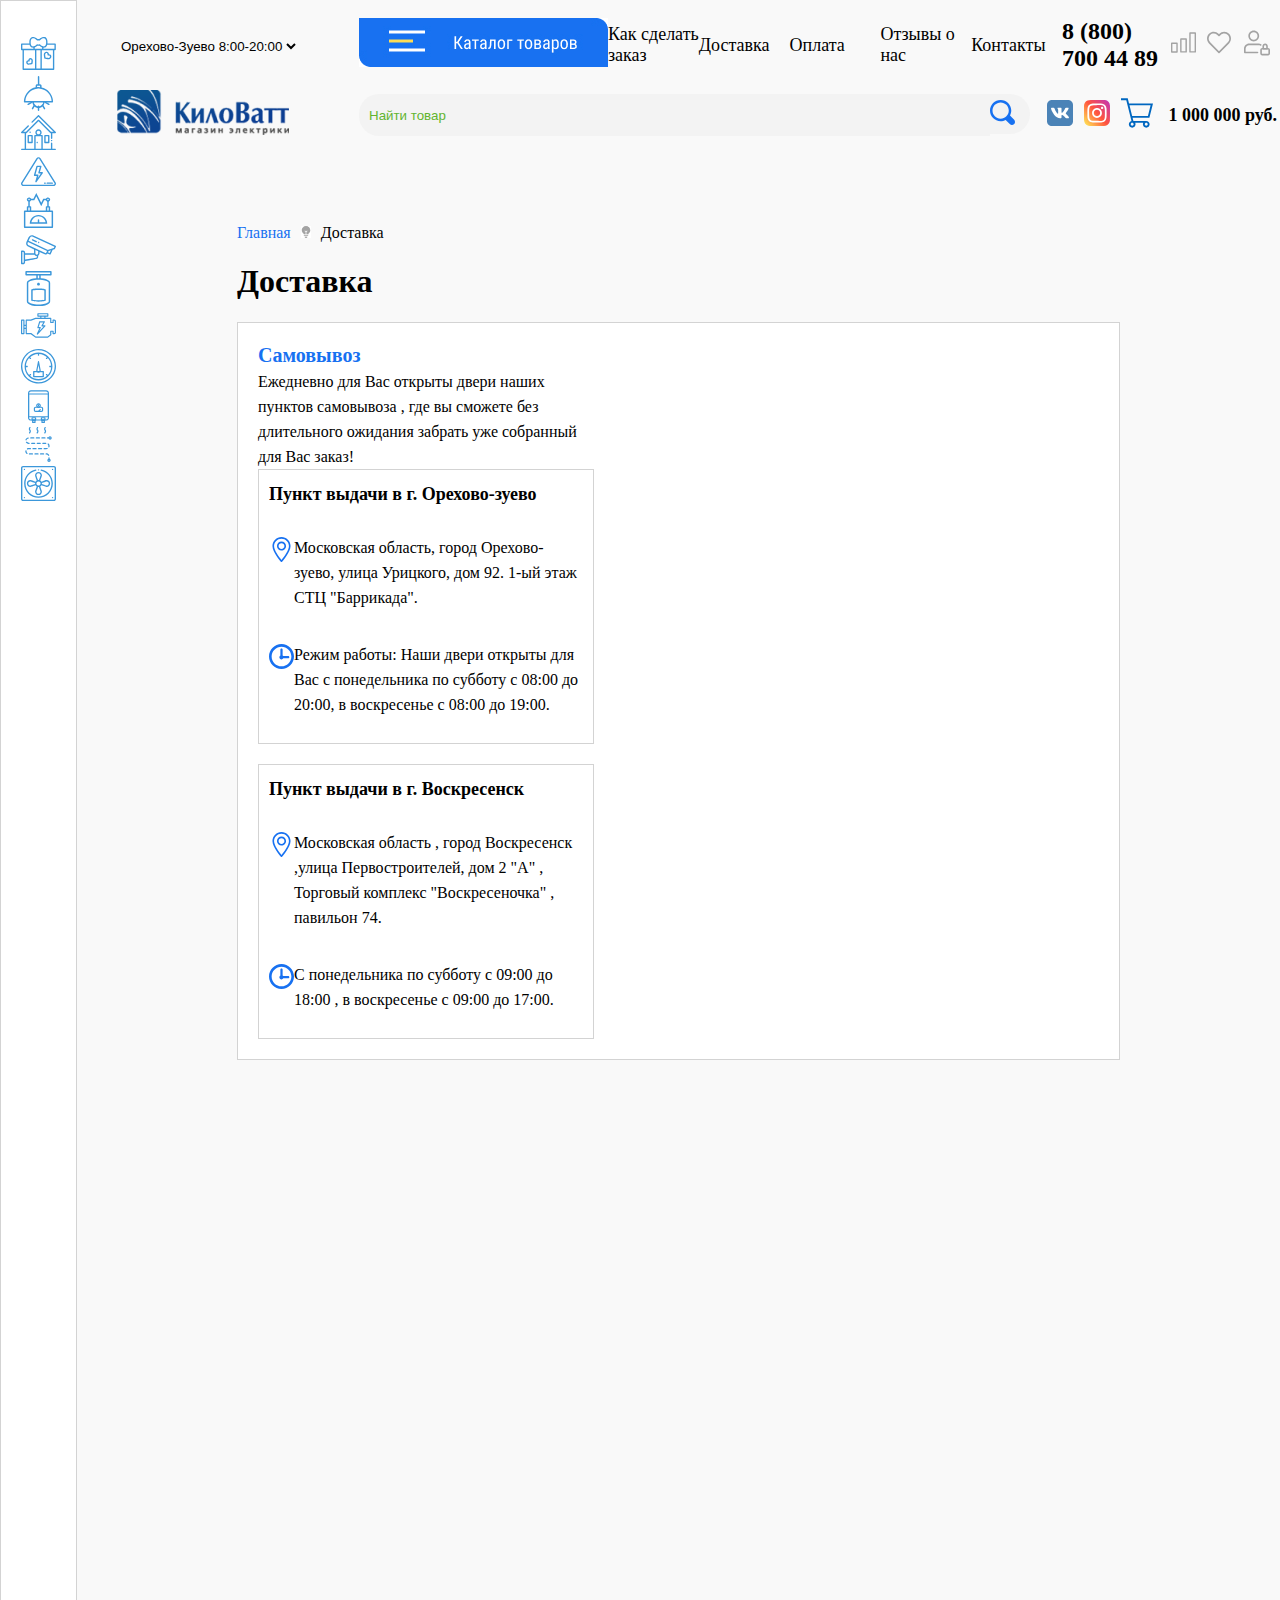
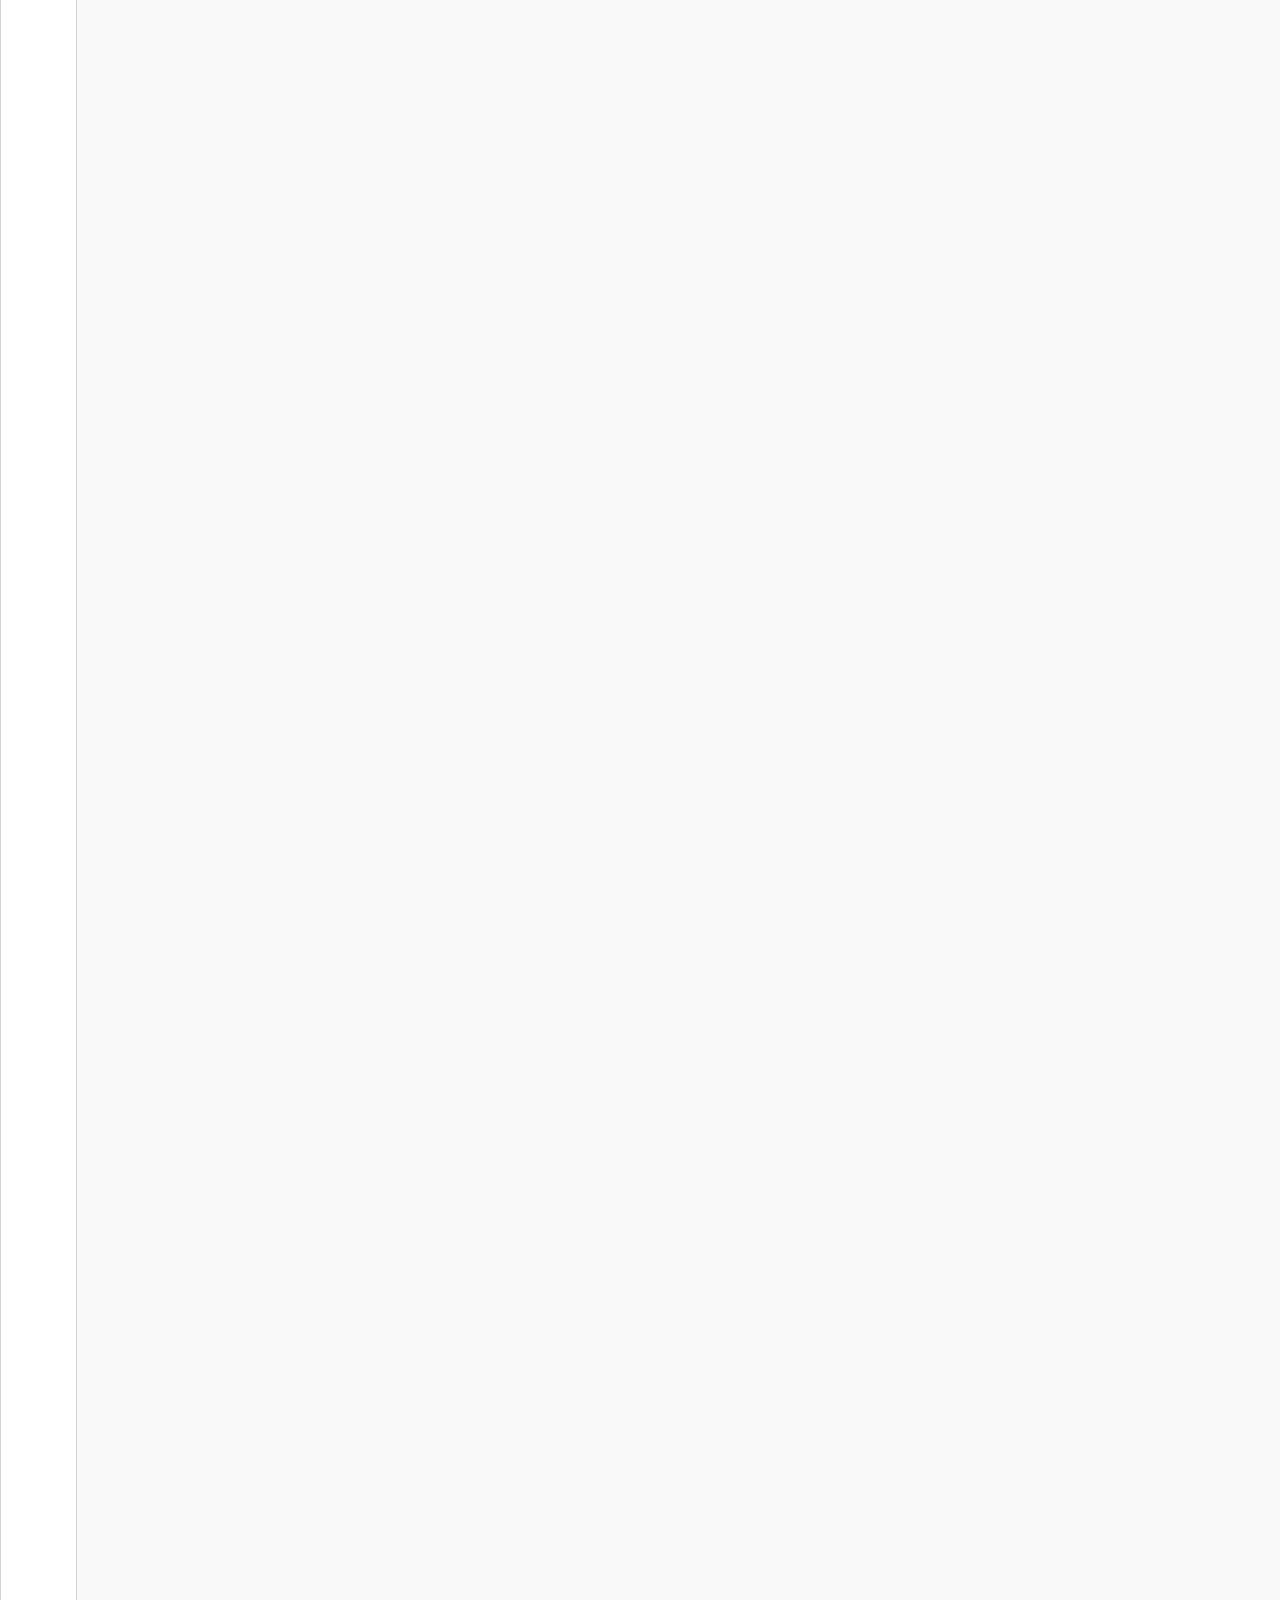
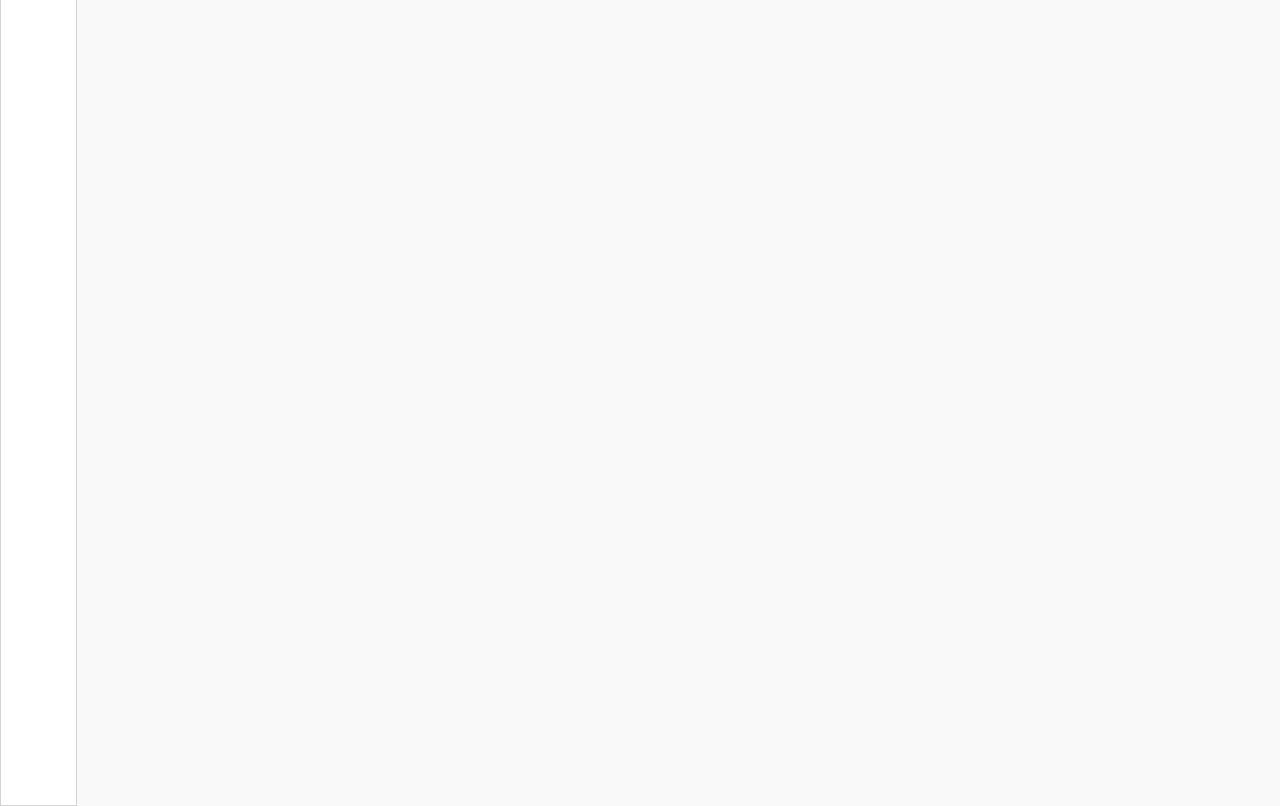
==== commit 1830c22e: "Add files via upload" ====
--- a/Zadanie_3/index.html
+++ b/Zadanie_3/index.html
@@ -198,149 +198,242 @@
 
             </ul>
         </aside>
-        <div class="header">
-            <header>
+        <div class="wrap">
+            <div class="header">
+                <header>
+                    <div>
+                        <ul class="menu1">
+                            <li>
+                                <div>
+                                    <select>
+                                        <option>Орехово-Зуево <b>8:00-20:00</b></option>
+                                        <option>Воскресенск <b>8:00-20:00</b></option>
+                                    </select>
+                                </div>
+                            </li>
+                            <li>
+                                <a class="row3" href="#">
+                                    <img src="img/Кнопка.jpg">
+                                </a>
+                            </li>
+                            <li> 
+                                <a class="button">
+                                        <span>МЕНЮ</span>
+                                </a>
+                            </li>
+                            <li>
+                                <a class="row1" href="#">
+                                    Как сделать заказ
+                                </a>
+                            </li>
+                            <li>
+                                <a class="row1" href="#">
+                                    Доставка
+                                </a>
+                            </li>
+                            <li>
+                                <a class="row1" href="#">
+                                    Оплата
+                                </a>
+                            </li>
+                            <li>
+                                <a class="row1" href="#">
+                                    Отзывы о нас
+                                </a>
+                            </li>
+                            <li>
+                                <a class="row1" href="#">
+                                    Контакты
+                                </a>
+                            </li>
+                            <li>
+                                <a href="tel:88007004489" style="font-size: 24px;">
+                                    <b>8 (800) 700 44 89</b>
+                                </a>
+                            </li>
+                            <li>
+                                <a href="#">
+                                    <svg width="25" height="25" viewBox="0 0 25 25" fill="none" xmlns="http://www.w3.org/2000/svg">
+                                        <g clip-path="url(#clip0_1_32)">
+                                        <path d="M15.2084 8.36816H9.86119C9.47765 8.36816 9.16675 8.67907 9.16675 9.06261V21.9098C9.16675 22.2934 9.47765 22.6043 9.86119 22.6043H15.2084C15.592 22.6043 15.9029 22.2934 15.9029 21.9098V9.06261C15.9029 8.67907 15.592 8.36816 15.2084 8.36816ZM14.4445 21.2154H10.5556V9.75705H14.4445V21.2154Z" fill="#A3A3A3"/>
+                                        <path d="M24.3056 2.32642H18.9584C18.5748 2.32642 18.2639 2.63732 18.2639 3.02086V21.9097C18.2639 22.2933 18.5748 22.6042 18.9584 22.6042H24.3056C24.6891 22.6042 25 22.2933 25 21.9097V3.02086C25 2.63732 24.6891 2.32642 24.3056 2.32642ZM23.6111 21.2153H19.6528V3.7153H23.6111V21.2153Z" fill="#A3A3A3"/>
+                                        <path d="M6.04167 12.6042H0.694444C0.310903 12.6042 0 12.9152 0 13.2987V21.9792C0 22.3628 0.310903 22.6737 0.694444 22.6737H6.04167C6.42521 22.6737 6.73611 22.3628 6.73611 21.9792V13.2987C6.73611 12.9152 6.42521 12.6042 6.04167 12.6042ZM5.34722 21.2154H1.38889V13.9931H5.34722V21.2154Z" fill="#A3A3A3"/>
+                                        </g>
+                                        <defs>
+                                        <clipPath id="clip0_1_32">
+                                        <rect width="25" height="25" fill="white"/>
+                                        </clipPath>
+                                        </defs>
+                                    </svg>  
+                                </a>
+                            </li>
+                            <li>
+                                <a href="#">
+                                    <svg width="24" height="23" viewBox="0 0 24 23" fill="none" xmlns="http://www.w3.org/2000/svg">
+                                        <path d="M22.0373 2.82283C20.7959 1.54412 19.0565 0.816552 17.234 0.813855C15.4101 0.815877 13.6688 1.54306 12.4255 2.82201L12.0018 3.2511L11.578 2.82201C9.11101 0.277451 4.95858 0.131321 2.30343 2.49555C2.18578 2.60036 2.07215 2.70921 1.96278 2.82201C-0.654261 5.52719 -0.654261 9.70793 1.96278 12.4131L11.3791 21.9294C11.7048 22.259 12.2477 22.2731 12.5916 21.9609C12.6029 21.9507 12.6139 21.9402 12.6245 21.9294L22.0374 12.4131C24.6542 9.70822 24.6542 5.52772 22.0373 2.82283ZM20.7962 11.2812H20.7953L12.0018 20.1695L3.20738 11.2812C1.20811 9.2142 1.20811 6.02011 3.20738 3.95309C5.02296 2.06728 8.09006 1.94903 10.0579 3.68896C10.1534 3.77344 10.2453 3.86153 10.3335 3.95309L11.3791 5.0102C11.7236 5.33829 12.2799 5.33829 12.6245 5.0102L13.6701 3.95391C15.4857 2.0681 18.5528 1.94985 20.5206 3.68978C20.6161 3.77426 20.708 3.86235 20.7962 3.95391C22.8129 6.0242 22.8276 9.22413 20.7962 11.2812Z" fill="#A3A3A3"/>
+                                    </svg>
+                                </a>
+                            </li>
+                            <li>
+                                <a href="#">
+                                    <svg width="26" height="26" viewBox="0 0 26 26" fill="none" xmlns="http://www.w3.org/2000/svg">
+                                        <path d="M9.74999 11.3919C6.76322 11.3919 4.33325 8.9621 4.33325 5.97533C4.33325 2.98856 6.76322 0.558594 9.74999 0.558594C12.7368 0.558594 15.1667 2.98856 15.1667 5.97533C15.1667 8.9621 12.7368 11.3919 9.74999 11.3919ZM9.74999 2.18359C7.65923 2.18359 5.95825 3.88437 5.95825 5.97533C5.95825 8.06609 7.65923 9.76686 9.74999 9.76686C11.8407 9.76686 13.5417 8.06609 13.5417 5.97533C13.5417 3.88437 11.8407 2.18359 9.74999 2.18359Z" fill="#A3A3A3"/>
+                                        <path d="M24.1042 25.4753H18.1458C17.1004 25.4753 16.25 24.6249 16.25 23.5793V19.7878C16.25 18.7422 17.1004 17.8918 18.1458 17.8918H24.1042C25.1496 17.8918 26 18.7422 26 19.7878V23.5793C26 24.6249 25.1496 25.4753 24.1042 25.4753ZM18.1458 19.5168C17.9964 19.5168 17.875 19.6382 17.875 19.7878V23.5793C17.875 23.7289 17.9964 23.8503 18.1458 23.8503H24.1042C24.2536 23.8503 24.375 23.7289 24.375 23.5793V19.7878C24.375 19.6382 24.2536 19.5168 24.1042 19.5168H18.1458Z" fill="#A3A3A3"/>
+                                        <path d="M23.0208 19.5169H19.2292C18.7807 19.5169 18.4167 19.1529 18.4167 18.7044V16.2669C18.4167 14.7742 19.6321 13.5586 21.125 13.5586C22.6179 13.5586 23.8333 14.7742 23.8333 16.2669V18.7044C23.8333 19.1529 23.4693 19.5169 23.0208 19.5169ZM20.0417 17.8919H22.2083V16.2669C22.2083 15.67 21.7219 15.1836 21.125 15.1836C20.5281 15.1836 20.0417 15.67 20.0417 16.2669V17.8919Z" fill="#A3A3A3"/>
+                                        <path d="M13.5417 23.3086H0.8125C0.363998 23.3086 0 22.9446 0 22.4961V18.7044C0 15.8672 2.30856 13.5586 5.14577 13.5586H14.625C15.5307 13.5586 16.4222 13.798 17.2023 14.2519C17.5901 14.4772 17.7211 14.9745 17.4959 15.3623C17.2706 15.7513 16.7733 15.8812 16.3843 15.6559C15.8525 15.3472 15.2435 15.1836 14.625 15.1836H5.14577C3.20457 15.1836 1.625 16.7632 1.625 18.7044V21.6836H13.5417C13.9902 21.6836 14.3542 22.0476 14.3542 22.4961C14.3542 22.9446 13.9902 23.3086 13.5417 23.3086Z" fill="#A3A3A3"/>
+                                    </svg>  
+                                </a>
+                            </li>
+                        </ul>
+                        <ul class="menu2">
+                            <li>
+                                <a style="margin-right: 70px;">                        
+                                    <img src="img/kkwat-pic.png">
+                                </a>
+                            </li>
+                            <li>
+                                <div class="search">
+                                    <input class="Search" placeholder="Найти товар" type="text">
+                                    <button class="lupa">
+                                        <svg width="25" height="25" viewBox="0 0 25 25" fill="none" xmlns="http://www.w3.org/2000/svg">
+                                            <path d="M24.1552 19.7008L20.025 15.586C20.776 14.0898 21.2766 12.3441 21.2766 10.5985C21.2766 4.73816 16.5206 0 10.6383 0C4.75594 0 0 4.73816 0 10.5985C0 16.4589 4.75594 21.197 10.6383 21.197C12.3905 21.197 14.1427 20.6983 15.6446 19.9501L19.7747 24.0648C21.0263 25.3117 22.9036 25.3117 24.1552 24.0648C25.2816 22.818 25.2816 20.9476 24.1552 19.7008ZM10.6383 18.7032C6.13267 18.7032 2.50313 15.0873 2.50313 10.5985C2.50313 6.10973 6.13267 2.49377 10.6383 2.49377C15.1439 2.49377 18.7735 6.10973 18.7735 10.5985C18.7735 15.0873 15.1439 18.7032 10.6383 18.7032Z" fill="#1771F1"/>
+                                        </svg>
+                                    </button>
+                                </div>
+                            </li>
+                            <li>
+                                <a href="" class="row2">
+                                    <svg width="26" height="26" viewBox="0 0 26 26" fill="none" xmlns="http://www.w3.org/2000/svg">
+                                        <path d="M21.125 26H4.875C2.18238 26 0 23.8176 0 21.125V4.875C0 2.18238 2.18238 0 4.875 0H21.125C23.8176 0 26 2.18238 26 4.875V21.125C26 23.8176 23.8176 26 21.125 26Z" fill="#4B83B7"/>
+                                        <path d="M18.9298 13.7688C18.6388 13.4023 18.723 13.2398 18.9298 12.9126C18.9331 12.9092 21.3332 9.60193 21.5792 8.48008L21.5803 8.47896C21.7039 8.06989 21.5803 7.76953 20.986 7.76953H19.0197C18.5197 7.76953 18.2882 8.0273 18.1657 8.31533C18.1657 8.31533 17.1646 10.7047 15.7489 12.2536C15.2916 12.7008 15.0814 12.8453 14.8309 12.8453C14.7073 12.8453 14.5174 12.7019 14.5174 12.2928V8.47896C14.5174 7.9892 14.3769 7.76953 13.9635 7.76953H10.8724C10.5589 7.76953 10.3724 7.99816 10.3724 8.2111C10.3724 8.67508 11.0803 8.78268 11.1533 10.0906V12.9283C11.1533 13.5492 11.0398 13.6635 10.7893 13.6635C10.1219 13.6635 8.49938 11.264 7.5387 8.5193C7.34544 7.98695 7.15443 7.77065 6.65106 7.77065H4.68588C4.1252 7.77065 4.01172 8.02842 4.01172 8.31645C4.01172 8.82638 4.67914 11.3592 7.11848 14.7069C8.74433 16.9921 11.0331 18.2305 13.1151 18.2305C14.3668 18.2305 14.5196 17.9559 14.5196 17.4818C14.5196 15.2986 14.4062 15.0924 15.0331 15.0924C15.3241 15.0924 15.8241 15.2359 16.9927 16.3375C18.3275 17.6454 18.5477 18.2305 19.2949 18.2305H21.2612C21.8219 18.2305 22.1062 17.9559 21.9421 17.4135C21.5691 16.2737 19.0433 13.9257 18.9298 13.7688Z" fill="white"/>
+                                    </svg>
+                                </a>
+                            </li>
+                            <li>
+                                <a href="" class="row2">
+                                    <svg width="26" height="26" viewBox="0 0 26 26" fill="none" xmlns="http://www.w3.org/2000/svg">
+                                        <g clip-path="url(#clip0_1_70)">
+                                        <path d="M1.62493 1.76915C-0.418236 3.8914 -6.89648e-05 6.14582 -6.89648e-05 12.9947C-6.89648e-05 18.6821 -0.992402 24.3837 4.2011 25.726C5.82285 26.1431 20.1922 26.1431 21.8118 25.7238C23.9741 25.1659 25.7334 23.412 25.9739 20.3537C26.0075 19.9269 26.0075 6.06999 25.9728 5.63449C25.7172 2.3769 23.7119 0.499487 21.0697 0.119237C20.4641 0.0314873 20.3428 0.00548726 17.2358 7.05938e-05C6.21501 0.00548726 3.79918 -0.485263 1.62493 1.76915V1.76915Z" fill="url(#paint0_linear_1_70)"/>
+                                        <path d="M12.9978 3.40062C9.06421 3.40062 5.32888 3.05071 3.90213 6.71237C3.31279 8.22471 3.39838 10.1888 3.39838 13.0011C3.39838 15.469 3.31929 17.7884 3.90213 19.2888C5.32563 22.9526 9.09129 22.6016 12.9956 22.6016C16.7624 22.6016 20.6461 22.9938 22.0902 19.2888C22.6806 17.7613 22.594 15.8265 22.594 13.0011C22.594 9.25062 22.8009 6.82937 20.982 5.01154C19.1403 3.16987 16.6497 3.40062 12.9935 3.40062H12.9978ZM12.1376 5.13071C20.3428 5.11771 21.3871 4.20554 20.8108 16.8773C20.606 21.359 17.1935 20.8672 12.9989 20.8672C5.35054 20.8672 5.13063 20.6484 5.13063 12.9968C5.13063 5.25637 5.73729 5.13504 12.1376 5.12854V5.13071ZM18.122 6.72429C17.486 6.72429 16.9704 7.23996 16.9704 7.87587C16.9704 8.51179 17.486 9.02746 18.122 9.02746C18.7579 9.02746 19.2735 8.51179 19.2735 7.87587C19.2735 7.23996 18.7579 6.72429 18.122 6.72429ZM12.9978 8.07087C10.2754 8.07087 8.06863 10.2787 8.06863 13.0011C8.06863 15.7235 10.2754 17.9303 12.9978 17.9303C15.7202 17.9303 17.9259 15.7235 17.9259 13.0011C17.9259 10.2787 15.7202 8.07087 12.9978 8.07087ZM12.9978 9.80096C17.2282 9.80096 17.2336 16.2013 12.9978 16.2013C8.76846 16.2013 8.76196 9.80096 12.9978 9.80096Z" fill="white"/>
+                                        </g>
+                                        <defs>
+                                        <linearGradient id="paint0_linear_1_70" x1="1.67479" y1="24.3394" x2="25.839" y2="3.42553" gradientUnits="userSpaceOnUse">
+                                        <stop stop-color="#FFDD55"/>
+                                        <stop offset="0.5" stop-color="#FF543E"/>
+                                        <stop offset="1" stop-color="#C837AB"/>
+                                        </linearGradient>
+                                        <clipPath id="clip0_1_70">
+                                        <rect width="26" height="26" fill="white"/>
+                                        </clipPath>
+                                        </defs>
+                                    </svg>
+                                </a>
+                            </li>
+                            <li>
+                                <a href="">
+                                    <svg style="margin-right:15px;" width="32" height="30" viewBox="0 0 32 30" fill="none" xmlns="http://www.w3.org/2000/svg">
+                                        <path d="M25.2533 22.9549H12.4095L11.6157 19.7796H28.4008L32 5.38257H8.01649L6.75142 0.322266H0V2.2072H5.27968L10.4854 23.0302C8.96998 23.3556 7.8303 24.7052 7.8303 26.3164C7.8303 28.1699 9.33823 29.6778 11.1918 29.6778C13.0454 29.6778 14.5533 28.1698 14.5533 26.3164C14.5533 25.7869 14.4298 25.2858 14.2108 24.8398H22.2343C22.0153 25.2858 21.8918 25.7869 21.8918 26.3164C21.8918 28.1699 23.3998 29.6778 25.2533 29.6778C27.1068 29.6778 28.6148 28.1698 28.6148 26.3164C28.6148 24.4629 27.1068 22.9549 25.2533 22.9549ZM8.48767 7.2675H29.5858L26.9289 17.8946H11.1445L8.48767 7.2675ZM11.1918 27.7929C10.3776 27.7929 9.71523 27.1305 9.71523 26.3164C9.71523 25.5022 10.3776 24.8398 11.1918 24.8398C12.006 24.8398 12.6684 25.5022 12.6684 26.3164C12.6684 27.1305 12.006 27.7929 11.1918 27.7929ZM25.2533 27.7929C24.4391 27.7929 23.7768 27.1305 23.7768 26.3164C23.7768 25.5022 24.4391 24.8398 25.2533 24.8398C26.0675 24.8398 26.7299 25.5022 26.7299 26.3164C26.7298 27.1305 26.0674 27.7929 25.2533 27.7929Z" fill="#0067C0"/>
+                                    </svg>
+                                </a>
+                            </li>
+                            <li>
+                                <a><b>1 000 000 руб.</b></a>
+                            </li>
+                        </ul>
+                    </div>
+                </header>
+            </div>
+            <div class="pageInfo">
                 <div>
-                    <ul class="menu1">
+                    <ul class="block1">
                         <li>
-                            <div>
-                                <select>
-                                    <option>Орехово-Зуево <b>8:00-20:00</b></option>
-                                    <option>Воскресенск <b>8:00-20:00</b></option>
-                                </select>
-                            </div>
-                        </li>
-                        <li>
-                            <a class="row3" href="#">
-                                <img src="img/Кнопка.jpg">
-                            </a>
-                        </li>
-                        <li> 
-                            <a class="button">
-                                    <span>МЕНЮ</span>
+                            <a style="margin-right: 10px; color: #1771F1;">
+                                Главная
                             </a>
                         </li>
                         <li>
-                            <a class="row1" href="#">
-                                Как сделать заказ
+                            <a style="margin-right: 10px;">
+                                <img src="img/Group1.jpg">
                             </a>
                         </li>
                         <li>
-                            <a class="row1" href="#">
+                            <a>
                                 Доставка
                             </a>
                         </li>
-                        <li>
-                            <a class="row1" href="#">
-                                Оплата
-                            </a>
-                        </li>
-                        <li>
-                            <a class="row1" href="#">
-                                Отзывы о нас
-                            </a>
-                        </li>
-                        <li>
-                            <a class="row1" href="#">
-                                Контакты
-                            </a>
-                        </li>
-                        <li>
-                            <a href="tel:88007004489" style="font-size: 24px;">
-                                <b>8 (800) 700 44 89</b>
-                            </a>
-                        </li>
-                        <li>
-                            <a href="#">
-                                <svg width="25" height="25" viewBox="0 0 25 25" fill="none" xmlns="http://www.w3.org/2000/svg">
-                                    <g clip-path="url(#clip0_1_32)">
-                                    <path d="M15.2084 8.36816H9.86119C9.47765 8.36816 9.16675 8.67907 9.16675 9.06261V21.9098C9.16675 22.2934 9.47765 22.6043 9.86119 22.6043H15.2084C15.592 22.6043 15.9029 22.2934 15.9029 21.9098V9.06261C15.9029 8.67907 15.592 8.36816 15.2084 8.36816ZM14.4445 21.2154H10.5556V9.75705H14.4445V21.2154Z" fill="#A3A3A3"/>
-                                    <path d="M24.3056 2.32642H18.9584C18.5748 2.32642 18.2639 2.63732 18.2639 3.02086V21.9097C18.2639 22.2933 18.5748 22.6042 18.9584 22.6042H24.3056C24.6891 22.6042 25 22.2933 25 21.9097V3.02086C25 2.63732 24.6891 2.32642 24.3056 2.32642ZM23.6111 21.2153H19.6528V3.7153H23.6111V21.2153Z" fill="#A3A3A3"/>
-                                    <path d="M6.04167 12.6042H0.694444C0.310903 12.6042 0 12.9152 0 13.2987V21.9792C0 22.3628 0.310903 22.6737 0.694444 22.6737H6.04167C6.42521 22.6737 6.73611 22.3628 6.73611 21.9792V13.2987C6.73611 12.9152 6.42521 12.6042 6.04167 12.6042ZM5.34722 21.2154H1.38889V13.9931H5.34722V21.2154Z" fill="#A3A3A3"/>
-                                    </g>
-                                    <defs>
-                                    <clipPath id="clip0_1_32">
-                                    <rect width="25" height="25" fill="white"/>
-                                    </clipPath>
-                                    </defs>
-                                </svg>  
-                            </a>
-                        </li>
-                        <li>
-                            <a href="#">
-                                <svg width="24" height="23" viewBox="0 0 24 23" fill="none" xmlns="http://www.w3.org/2000/svg">
-                                    <path d="M22.0373 2.82283C20.7959 1.54412 19.0565 0.816552 17.234 0.813855C15.4101 0.815877 13.6688 1.54306 12.4255 2.82201L12.0018 3.2511L11.578 2.82201C9.11101 0.277451 4.95858 0.131321 2.30343 2.49555C2.18578 2.60036 2.07215 2.70921 1.96278 2.82201C-0.654261 5.52719 -0.654261 9.70793 1.96278 12.4131L11.3791 21.9294C11.7048 22.259 12.2477 22.2731 12.5916 21.9609C12.6029 21.9507 12.6139 21.9402 12.6245 21.9294L22.0374 12.4131C24.6542 9.70822 24.6542 5.52772 22.0373 2.82283ZM20.7962 11.2812H20.7953L12.0018 20.1695L3.20738 11.2812C1.20811 9.2142 1.20811 6.02011 3.20738 3.95309C5.02296 2.06728 8.09006 1.94903 10.0579 3.68896C10.1534 3.77344 10.2453 3.86153 10.3335 3.95309L11.3791 5.0102C11.7236 5.33829 12.2799 5.33829 12.6245 5.0102L13.6701 3.95391C15.4857 2.0681 18.5528 1.94985 20.5206 3.68978C20.6161 3.77426 20.708 3.86235 20.7962 3.95391C22.8129 6.0242 22.8276 9.22413 20.7962 11.2812Z" fill="#A3A3A3"/>
-                                </svg>
-                            </a>
-                        </li>
-                        <li>
-                            <a href="#">
-                                <svg width="26" height="26" viewBox="0 0 26 26" fill="none" xmlns="http://www.w3.org/2000/svg">
-                                    <path d="M9.74999 11.3919C6.76322 11.3919 4.33325 8.9621 4.33325 5.97533C4.33325 2.98856 6.76322 0.558594 9.74999 0.558594C12.7368 0.558594 15.1667 2.98856 15.1667 5.97533C15.1667 8.9621 12.7368 11.3919 9.74999 11.3919ZM9.74999 2.18359C7.65923 2.18359 5.95825 3.88437 5.95825 5.97533C5.95825 8.06609 7.65923 9.76686 9.74999 9.76686C11.8407 9.76686 13.5417 8.06609 13.5417 5.97533C13.5417 3.88437 11.8407 2.18359 9.74999 2.18359Z" fill="#A3A3A3"/>
-                                    <path d="M24.1042 25.4753H18.1458C17.1004 25.4753 16.25 24.6249 16.25 23.5793V19.7878C16.25 18.7422 17.1004 17.8918 18.1458 17.8918H24.1042C25.1496 17.8918 26 18.7422 26 19.7878V23.5793C26 24.6249 25.1496 25.4753 24.1042 25.4753ZM18.1458 19.5168C17.9964 19.5168 17.875 19.6382 17.875 19.7878V23.5793C17.875 23.7289 17.9964 23.8503 18.1458 23.8503H24.1042C24.2536 23.8503 24.375 23.7289 24.375 23.5793V19.7878C24.375 19.6382 24.2536 19.5168 24.1042 19.5168H18.1458Z" fill="#A3A3A3"/>
-                                    <path d="M23.0208 19.5169H19.2292C18.7807 19.5169 18.4167 19.1529 18.4167 18.7044V16.2669C18.4167 14.7742 19.6321 13.5586 21.125 13.5586C22.6179 13.5586 23.8333 14.7742 23.8333 16.2669V18.7044C23.8333 19.1529 23.4693 19.5169 23.0208 19.5169ZM20.0417 17.8919H22.2083V16.2669C22.2083 15.67 21.7219 15.1836 21.125 15.1836C20.5281 15.1836 20.0417 15.67 20.0417 16.2669V17.8919Z" fill="#A3A3A3"/>
-                                    <path d="M13.5417 23.3086H0.8125C0.363998 23.3086 0 22.9446 0 22.4961V18.7044C0 15.8672 2.30856 13.5586 5.14577 13.5586H14.625C15.5307 13.5586 16.4222 13.798 17.2023 14.2519C17.5901 14.4772 17.7211 14.9745 17.4959 15.3623C17.2706 15.7513 16.7733 15.8812 16.3843 15.6559C15.8525 15.3472 15.2435 15.1836 14.625 15.1836H5.14577C3.20457 15.1836 1.625 16.7632 1.625 18.7044V21.6836H13.5417C13.9902 21.6836 14.3542 22.0476 14.3542 22.4961C14.3542 22.9446 13.9902 23.3086 13.5417 23.3086Z" fill="#A3A3A3"/>
-                                </svg>  
-                            </a>
-                        </li>
-                    </ul>
-                    <ul class="menu2">
-                        <li>
-                            <a style="margin-right: 70px;">                        
-                                <img src="img/kkwat-pic.png">
-                            </a>
-                        </li>
-                        <li>
-                            <div class="search">
-                                <input class="Search" placeholder="Найти товар" type="text">
-                                <button class="lupa">
-                                    <svg width="25" height="25" viewBox="0 0 25 25" fill="none" xmlns="http://www.w3.org/2000/svg">
-                                        <path d="M24.1552 19.7008L20.025 15.586C20.776 14.0898 21.2766 12.3441 21.2766 10.5985C21.2766 4.73816 16.5206 0 10.6383 0C4.75594 0 0 4.73816 0 10.5985C0 16.4589 4.75594 21.197 10.6383 21.197C12.3905 21.197 14.1427 20.6983 15.6446 19.9501L19.7747 24.0648C21.0263 25.3117 22.9036 25.3117 24.1552 24.0648C25.2816 22.818 25.2816 20.9476 24.1552 19.7008ZM10.6383 18.7032C6.13267 18.7032 2.50313 15.0873 2.50313 10.5985C2.50313 6.10973 6.13267 2.49377 10.6383 2.49377C15.1439 2.49377 18.7735 6.10973 18.7735 10.5985C18.7735 15.0873 15.1439 18.7032 10.6383 18.7032Z" fill="#1771F1"/>
-                                    </svg>
-                                </button>
-                            </div>
-                        </li>
-                        <li>
-                            <a href="" class="row2">
-                                <svg width="26" height="26" viewBox="0 0 26 26" fill="none" xmlns="http://www.w3.org/2000/svg">
-                                    <path d="M21.125 26H4.875C2.18238 26 0 23.8176 0 21.125V4.875C0 2.18238 2.18238 0 4.875 0H21.125C23.8176 0 26 2.18238 26 4.875V21.125C26 23.8176 23.8176 26 21.125 26Z" fill="#4B83B7"/>
-                                    <path d="M18.9298 13.7688C18.6388 13.4023 18.723 13.2398 18.9298 12.9126C18.9331 12.9092 21.3332 9.60193 21.5792 8.48008L21.5803 8.47896C21.7039 8.06989 21.5803 7.76953 20.986 7.76953H19.0197C18.5197 7.76953 18.2882 8.0273 18.1657 8.31533C18.1657 8.31533 17.1646 10.7047 15.7489 12.2536C15.2916 12.7008 15.0814 12.8453 14.8309 12.8453C14.7073 12.8453 14.5174 12.7019 14.5174 12.2928V8.47896C14.5174 7.9892 14.3769 7.76953 13.9635 7.76953H10.8724C10.5589 7.76953 10.3724 7.99816 10.3724 8.2111C10.3724 8.67508 11.0803 8.78268 11.1533 10.0906V12.9283C11.1533 13.5492 11.0398 13.6635 10.7893 13.6635C10.1219 13.6635 8.49938 11.264 7.5387 8.5193C7.34544 7.98695 7.15443 7.77065 6.65106 7.77065H4.68588C4.1252 7.77065 4.01172 8.02842 4.01172 8.31645C4.01172 8.82638 4.67914 11.3592 7.11848 14.7069C8.74433 16.9921 11.0331 18.2305 13.1151 18.2305C14.3668 18.2305 14.5196 17.9559 14.5196 17.4818C14.5196 15.2986 14.4062 15.0924 15.0331 15.0924C15.3241 15.0924 15.8241 15.2359 16.9927 16.3375C18.3275 17.6454 18.5477 18.2305 19.2949 18.2305H21.2612C21.8219 18.2305 22.1062 17.9559 21.9421 17.4135C21.5691 16.2737 19.0433 13.9257 18.9298 13.7688Z" fill="white"/>
-                                </svg>
-                            </a>
-                        </li>
-                        <li>
-                            <a href="" class="row2">
-                                <svg width="26" height="26" viewBox="0 0 26 26" fill="none" xmlns="http://www.w3.org/2000/svg">
-                                    <g clip-path="url(#clip0_1_70)">
-                                    <path d="M1.62493 1.76915C-0.418236 3.8914 -6.89648e-05 6.14582 -6.89648e-05 12.9947C-6.89648e-05 18.6821 -0.992402 24.3837 4.2011 25.726C5.82285 26.1431 20.1922 26.1431 21.8118 25.7238C23.9741 25.1659 25.7334 23.412 25.9739 20.3537C26.0075 19.9269 26.0075 6.06999 25.9728 5.63449C25.7172 2.3769 23.7119 0.499487 21.0697 0.119237C20.4641 0.0314873 20.3428 0.00548726 17.2358 7.05938e-05C6.21501 0.00548726 3.79918 -0.485263 1.62493 1.76915V1.76915Z" fill="url(#paint0_linear_1_70)"/>
-                                    <path d="M12.9978 3.40062C9.06421 3.40062 5.32888 3.05071 3.90213 6.71237C3.31279 8.22471 3.39838 10.1888 3.39838 13.0011C3.39838 15.469 3.31929 17.7884 3.90213 19.2888C5.32563 22.9526 9.09129 22.6016 12.9956 22.6016C16.7624 22.6016 20.6461 22.9938 22.0902 19.2888C22.6806 17.7613 22.594 15.8265 22.594 13.0011C22.594 9.25062 22.8009 6.82937 20.982 5.01154C19.1403 3.16987 16.6497 3.40062 12.9935 3.40062H12.9978ZM12.1376 5.13071C20.3428 5.11771 21.3871 4.20554 20.8108 16.8773C20.606 21.359 17.1935 20.8672 12.9989 20.8672C5.35054 20.8672 5.13063 20.6484 5.13063 12.9968C5.13063 5.25637 5.73729 5.13504 12.1376 5.12854V5.13071ZM18.122 6.72429C17.486 6.72429 16.9704 7.23996 16.9704 7.87587C16.9704 8.51179 17.486 9.02746 18.122 9.02746C18.7579 9.02746 19.2735 8.51179 19.2735 7.87587C19.2735 7.23996 18.7579 6.72429 18.122 6.72429ZM12.9978 8.07087C10.2754 8.07087 8.06863 10.2787 8.06863 13.0011C8.06863 15.7235 10.2754 17.9303 12.9978 17.9303C15.7202 17.9303 17.9259 15.7235 17.9259 13.0011C17.9259 10.2787 15.7202 8.07087 12.9978 8.07087ZM12.9978 9.80096C17.2282 9.80096 17.2336 16.2013 12.9978 16.2013C8.76846 16.2013 8.76196 9.80096 12.9978 9.80096Z" fill="white"/>
-                                    </g>
-                                    <defs>
-                                    <linearGradient id="paint0_linear_1_70" x1="1.67479" y1="24.3394" x2="25.839" y2="3.42553" gradientUnits="userSpaceOnUse">
-                                    <stop stop-color="#FFDD55"/>
-                                    <stop offset="0.5" stop-color="#FF543E"/>
-                                    <stop offset="1" stop-color="#C837AB"/>
-                                    </linearGradient>
-                                    <clipPath id="clip0_1_70">
-                                    <rect width="26" height="26" fill="white"/>
-                                    </clipPath>
-                                    </defs>
-                                </svg>
-                            </a>
-                        </li>
-                        <li>
-                            <a href="">
-                                <svg style="margin-right:15px;" width="32" height="30" viewBox="0 0 32 30" fill="none" xmlns="http://www.w3.org/2000/svg">
-                                    <path d="M25.2533 22.9549H12.4095L11.6157 19.7796H28.4008L32 5.38257H8.01649L6.75142 0.322266H0V2.2072H5.27968L10.4854 23.0302C8.96998 23.3556 7.8303 24.7052 7.8303 26.3164C7.8303 28.1699 9.33823 29.6778 11.1918 29.6778C13.0454 29.6778 14.5533 28.1698 14.5533 26.3164C14.5533 25.7869 14.4298 25.2858 14.2108 24.8398H22.2343C22.0153 25.2858 21.8918 25.7869 21.8918 26.3164C21.8918 28.1699 23.3998 29.6778 25.2533 29.6778C27.1068 29.6778 28.6148 28.1698 28.6148 26.3164C28.6148 24.4629 27.1068 22.9549 25.2533 22.9549ZM8.48767 7.2675H29.5858L26.9289 17.8946H11.1445L8.48767 7.2675ZM11.1918 27.7929C10.3776 27.7929 9.71523 27.1305 9.71523 26.3164C9.71523 25.5022 10.3776 24.8398 11.1918 24.8398C12.006 24.8398 12.6684 25.5022 12.6684 26.3164C12.6684 27.1305 12.006 27.7929 11.1918 27.7929ZM25.2533 27.7929C24.4391 27.7929 23.7768 27.1305 23.7768 26.3164C23.7768 25.5022 24.4391 24.8398 25.2533 24.8398C26.0675 24.8398 26.7299 25.5022 26.7299 26.3164C26.7298 27.1305 26.0674 27.7929 25.2533 27.7929Z" fill="#0067C0"/>
-                                </svg>
-                            </a>
-                        </li>
-                        <li>
-                            <a><b>1 000 000 руб.</b></a>
-                        </li>
                     </ul>
                 </div>
-            </header>
+                <div>
+                    <h1>
+                        <b>Доставка</b>
+                    </h1>
+                </div>
+                <div class="info">
+                    <div class="text-info">
+                        <hi style="color:#1771F1; font-size: 20px;">
+                            <b>Самовывоз</b>
+                        </hi>
+                        <div>
+                            <a>
+                                Ежедневно для Вас открыты двери наших пунктов самовывоза , где вы сможете без длительного ожидания забрать уже собранный для Вас заказ!
+                            </a>
+                        </div>
+                        <div class="border1">
+                            <div class="container1">
+                                <h1 style="font-size: 18px;"><b>Пункт выдачи в г. Орехово-зуево</b></h1>
+                                <div class="con1">
+                                    <p>
+                                        <svg class="icon" viewBox="0 0 27 27">
+                                            <path d="M13.4991 0C8.10725 0 3.7207 4.38655 3.7207 9.77832C3.7207 16.4697 12.4714 26.293 12.844 26.7079C13.1939 27.0977 13.8049 27.097 14.1542 26.7079C14.5268 26.293 23.2775 16.4697 23.2775 9.77832C23.2774 4.38655 18.8909 0 13.4991 0ZM13.4991 24.7709C10.554 21.2726 5.48161 14.3707 5.48161 9.77843C5.48161 5.3575 9.0782 1.76091 13.4991 1.76091C17.92 1.76091 21.5166 5.3575 21.5166 9.77838C21.5165 14.3709 16.4449 21.2715 13.4991 24.7709Z" fill="#1771F1"/>
+                                            <path d="M13.4998 4.85863C10.787 4.85863 8.58008 7.06561 8.58008 9.77837C8.58008 12.4911 10.7871 14.6981 13.4998 14.6981C16.2125 14.6981 18.4194 12.4911 18.4194 9.77837C18.4194 7.06561 16.2125 4.85863 13.4998 4.85863ZM13.4998 12.9372C11.758 12.9372 10.341 11.5202 10.341 9.77837C10.341 8.03656 11.758 6.61953 13.4998 6.61953C15.2415 6.61953 16.6586 8.03656 16.6586 9.77837C16.6586 11.5202 15.2415 12.9372 13.4998 12.9372Z" fill="#1771F1"/>
+                                        </svg>
+                                    </p>
+                                    <p>
+                                        <a class="box" href="https://yandex.ru/search/?lr=10745&text=Московская область , город Орехово-Зуево,улица Урицкого, дом 92 . 1-ый этаж СТЦ 'Баррикада'.">Московская область, город Орехово-зуево, улица Урицкого, дом 92. 1-ый этаж СТЦ "Баррикада".</a>
+                                    </p>
+                                    <p>
+                                        <svg class="icon" viewBox="0 0 20 20">
+                                            <path d="M10 0C4.48595 0 0 4.48595 0 10C0 15.5141 4.48595 20 10 20C15.5141 20 20 15.5141 20 10C20 4.48595 15.5141 0 10 0ZM10 17.8947C5.64684 17.8947 2.10526 14.3532 2.10526 10C2.10526 5.64684 5.64684 2.10526 10 2.10526C14.3532 2.10526 17.8947 5.64684 17.8947 10C17.8947 14.3532 14.3532 17.8947 10 17.8947Z" fill="#1771F1"/>
+                                            <path d="M15.368 9.69115H11.4629C11.321 9.45994 11.1259 9.26484 10.8947 9.12294V4.42837C10.8947 3.93421 10.4942 3.53363 10 3.53363C9.50584 3.53363 9.10526 3.93421 9.10526 4.42837V9.12294C8.61342 9.42489 8.28458 9.96768 8.28458 10.5859C8.28458 11.5318 9.05415 12.3013 10 12.3013C10.6182 12.3013 11.161 11.9725 11.4629 11.4806H15.368C15.8622 11.4806 16.2628 11.08 16.2628 10.5859C16.2628 10.0917 15.8622 9.69115 15.368 9.69115Z" fill="#1771F1"/>
+                                        </svg>    
+                                    </p>
+                                    <p>
+                                        <a class="box">Режим работы: Наши двери открыты для Вас с понедельника по субботу с 08:00 до 20:00, в воскресенье с 08:00 до 19:00.</a>
+                                    </p>
+                                </div>
+                            </div>
+                        </div>
+                        <div class="border2">
+                            <div class="container2">
+                                <h1 style="font-size: 18px;"><b>Пункт выдачи в г. Воскресенск</b></h1>
+                                <div class="con2">
+                                    <p>
+                                        <svg class="icon" viewBox="0 0 27 27">
+                                            <path d="M13.4991 0C8.10725 0 3.7207 4.38655 3.7207 9.77832C3.7207 16.4697 12.4714 26.293 12.844 26.7079C13.1939 27.0977 13.8049 27.097 14.1542 26.7079C14.5268 26.293 23.2775 16.4697 23.2775 9.77832C23.2774 4.38655 18.8909 0 13.4991 0ZM13.4991 24.7709C10.554 21.2726 5.48161 14.3707 5.48161 9.77843C5.48161 5.3575 9.0782 1.76091 13.4991 1.76091C17.92 1.76091 21.5166 5.3575 21.5166 9.77838C21.5165 14.3709 16.4449 21.2715 13.4991 24.7709Z" fill="#1771F1"/>
+                                            <path d="M13.4998 4.85863C10.787 4.85863 8.58008 7.06561 8.58008 9.77837C8.58008 12.4911 10.7871 14.6981 13.4998 14.6981C16.2125 14.6981 18.4194 12.4911 18.4194 9.77837C18.4194 7.06561 16.2125 4.85863 13.4998 4.85863ZM13.4998 12.9372C11.758 12.9372 10.341 11.5202 10.341 9.77837C10.341 8.03656 11.758 6.61953 13.4998 6.61953C15.2415 6.61953 16.6586 8.03656 16.6586 9.77837C16.6586 11.5202 15.2415 12.9372 13.4998 12.9372Z" fill="#1771F1"/>
+                                        </svg>
+                                    </p>
+                                    <p>
+                                        <a class="box" href="https://yandex.ru/search/?lr=10745&text=Московская область , город Воскресенск ,улица Первостроителей, дом 2 А , Торговый комплекс Воскресеночка , павильон 74.">Московская область , город Воскресенск ,улица Первостроителей, дом 2 "А" , Торговый комплекс "Воскресеночка" , павильон 74.</a>
+                                    </p>
+                                    <p>
+                                        <svg class="icon" viewBox="0 0 20 20">
+                                            <path d="M10 0C4.48595 0 0 4.48595 0 10C0 15.5141 4.48595 20 10 20C15.5141 20 20 15.5141 20 10C20 4.48595 15.5141 0 10 0ZM10 17.8947C5.64684 17.8947 2.10526 14.3532 2.10526 10C2.10526 5.64684 5.64684 2.10526 10 2.10526C14.3532 2.10526 17.8947 5.64684 17.8947 10C17.8947 14.3532 14.3532 17.8947 10 17.8947Z" fill="#1771F1"/>
+                                            <path d="M15.368 9.69115H11.4629C11.321 9.45994 11.1259 9.26484 10.8947 9.12294V4.42837C10.8947 3.93421 10.4942 3.53363 10 3.53363C9.50584 3.53363 9.10526 3.93421 9.10526 4.42837V9.12294C8.61342 9.42489 8.28458 9.96768 8.28458 10.5859C8.28458 11.5318 9.05415 12.3013 10 12.3013C10.6182 12.3013 11.161 11.9725 11.4629 11.4806H15.368C15.8622 11.4806 16.2628 11.08 16.2628 10.5859C16.2628 10.0917 15.8622 9.69115 15.368 9.69115Z" fill="#1771F1"/>
+                                        </svg>
+                                    </p>
+                                    <p>
+                                        <a class="box">С понедельника по субботу с 09:00 до 18:00 , в воскресенье с 09:00 до 17:00.</a>
+                                    </p>
+                                </div>
+                            </div>
+                        </div>
+                    </div>
+                    <div class="map">
+                        <script type="text/javascript" charset="utf-8" async src="https://api-maps.yandex.ru/services/constructor/1.0/js/?um=constructor%3A33ee2ac74e8f734942d58c4eb0b8990d85a86e878f486088b0ef236d1e70e25c&amp;width=100%25&amp;height=100%&amp;lang=ru_RU&amp;scroll=true"></script>
+                    </div>
+                </div>
+            </div>
         </div>
     </div>
 </body>
--- a/Zadanie_3/css/main.css
+++ b/Zadanie_3/css/main.css
@@ -1,6 +1,7 @@
 body {
     margin: 0%;
     width: 100%;
+    
 }
 .body {
     display: flex;
@@ -82,6 +83,71 @@
 }
 .button {
     display: none;
+}
+.wrap {
+    width: 100%;
+    display: grid;
+    grid-template-rows: 0fr 0fr;
+}
+.pageInfo {
+    margin: 50px 160px 50px;
+}
+.block1 {
+    display: flex;
+    font-size: 16px;
+    list-style: none;
+    padding: 0px;
+}
+.info {
+    display: flex;
+    border: 1px solid lightgrey;
+    background-color: #FFFFFF;
+}
+.text-info {
+    margin: 20px;
+    width: 40%;
+    line-height: 25px;
+    font-size: 16px;
+}
+.map {
+    margin: 0px;
+    width: 60%;
+    height: 600px;
+}
+.border1 {
+    border: 1px solid lightgrey;
+    background-color: #FFFFFF;
+}
+.border2 {
+    border: 1px solid lightgrey;
+    background-color: #FFFFFF;
+    margin-top: 20px;
+}
+.container1 {
+    margin: 10px;
+}
+.container2 {
+    margin: 10px;
+}
+.icon {
+    width: 25px;
+    height: 25px;
+    fill: none;
+    vertical-align: middle;
+}
+.box {
+    text-decoration: none;
+    color: black;
+    align-items: center;
+    text-align: center;
+}
+.con1 {
+    display: grid;
+    grid-template-columns: 0.7fr 10fr;
+}
+.con2 {
+    display: grid;
+    grid-template-columns: 0.7fr 10fr;
 }
 @media (max-width: 1280px) {
     .menu1 {
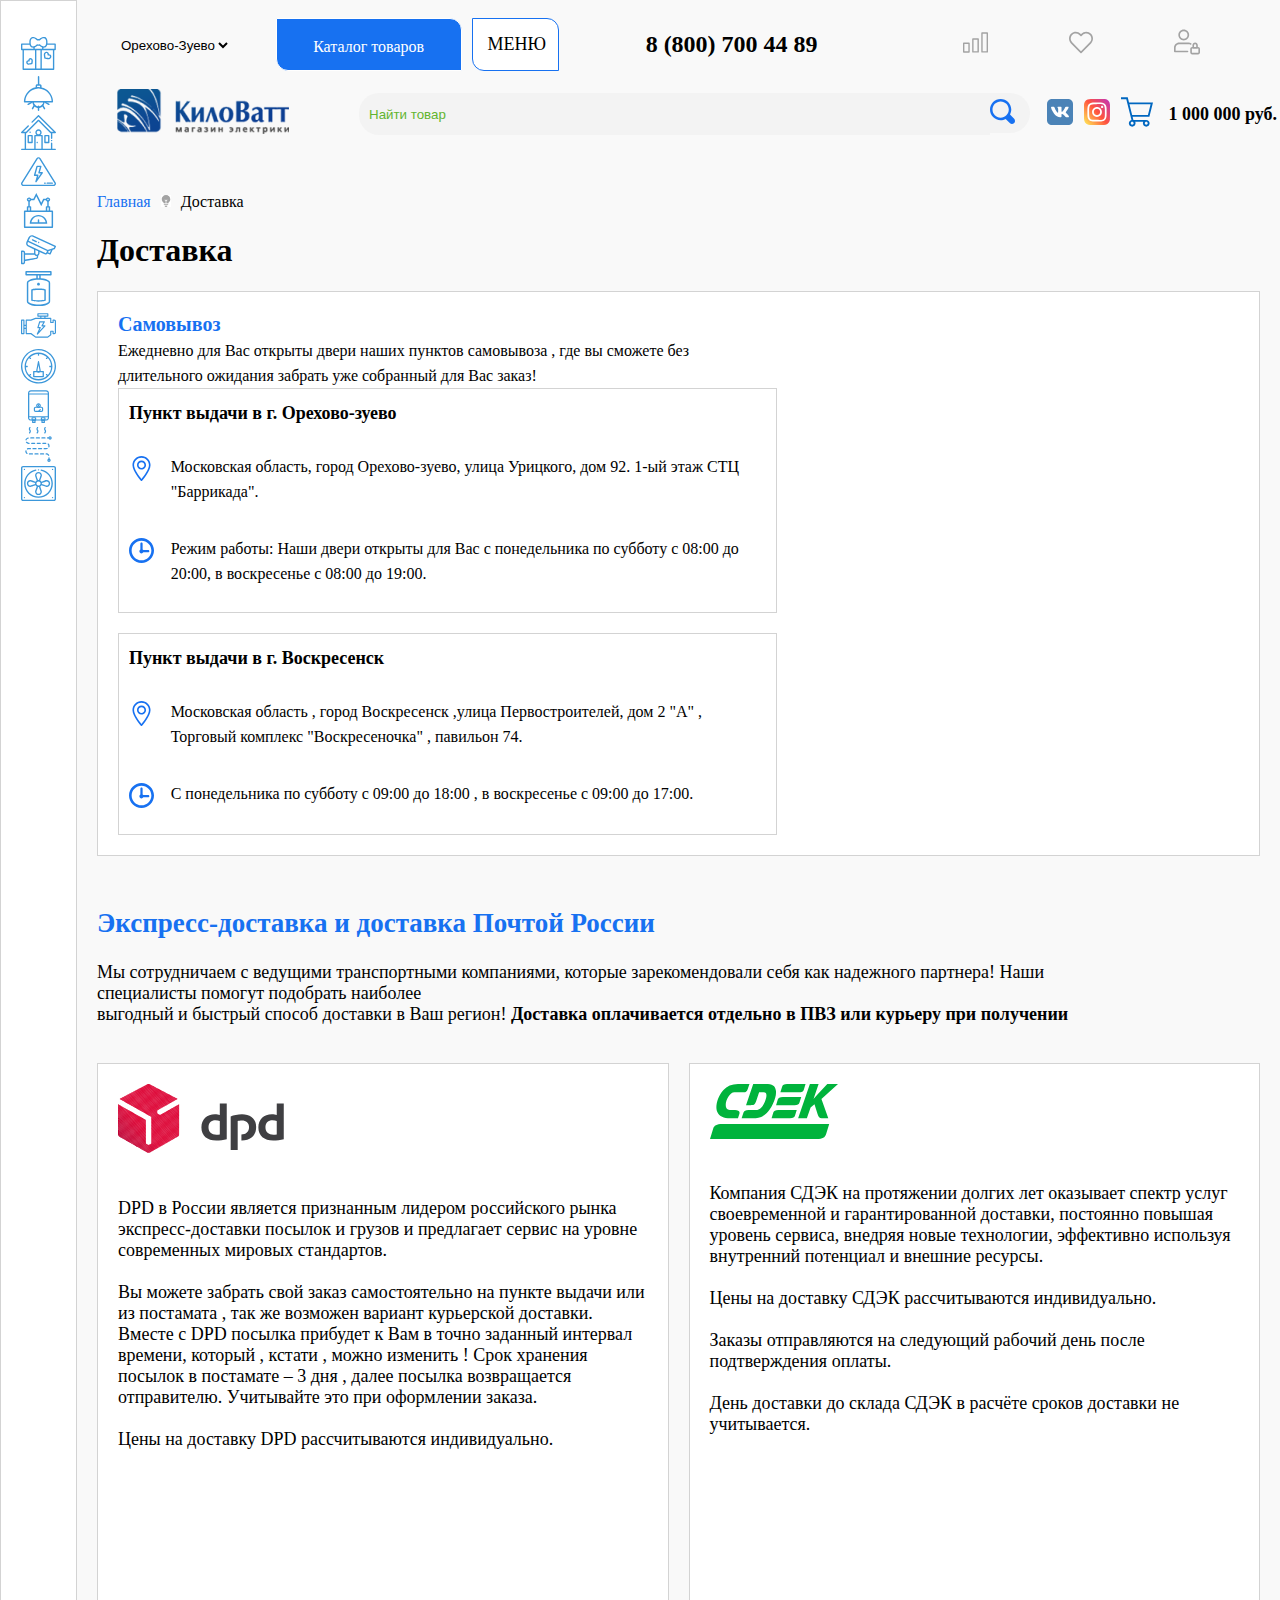
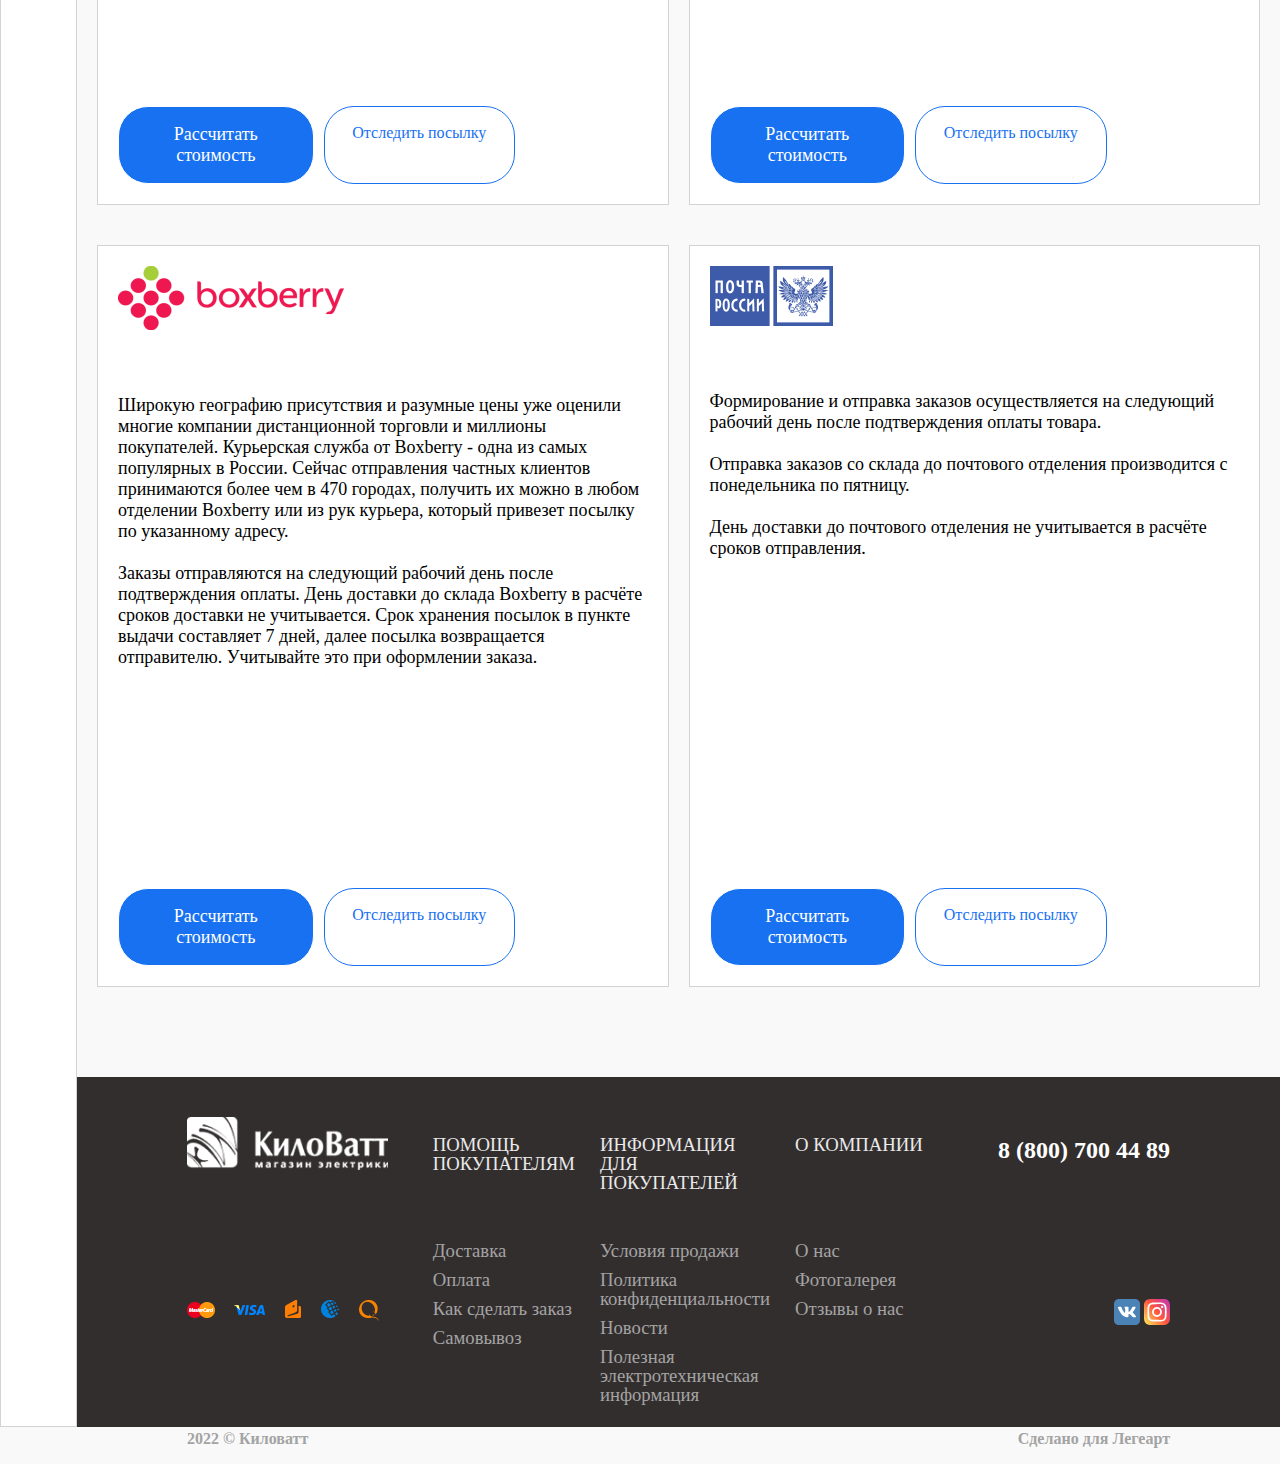
==== commit eca9c212: "Add files via upload" ====
--- a/Zadanie_3/index.html
+++ b/Zadanie_3/index.html
@@ -206,46 +206,48 @@
                             <li>
                                 <div>
                                     <select>
-                                        <option>Орехово-Зуево <b>8:00-20:00</b></option>
-                                        <option>Воскресенск <b>8:00-20:00</b></option>
+                                        <option>Орехово-Зуево</option>
+                                        <option>Воскресенск</option>
                                     </select>
                                 </div>
                             </li>
                             <li>
-                                <a class="row3" href="#">
-                                    <img src="img/Кнопка.jpg">
-                                </a>
-                            </li>
-                            <li> 
-                                <a class="button">
+                                <div class="buttons">
+                                    <div class="blueButton">
+                                        <span>Каталог товаров</span>
+                                    </div>
+                                
+                                    <a class="button">
                                         <span>МЕНЮ</span>
-                                </a>
-                            </li>
-                            <li>
-                                <a class="row1" href="#">
+                                    </a>
+                                </div>
+                            </li>
+                            <li>
+                                <a class="none" href="#">
                                     Как сделать заказ
                                 </a>
                             </li>
                             <li>
-                                <a class="row1" href="#">
+                                <a class="none" href="#">
                                     Доставка
                                 </a>
                             </li>
                             <li>
-                                <a class="row1" href="#">
+                                <a class="none" href="#">
                                     Оплата
                                 </a>
                             </li>
                             <li>
-                                <a class="row1" href="#">
+                                <a class="none" href="#">
                                     Отзывы о нас
                                 </a>
                             </li>
                             <li>
-                                <a class="row1" href="#">
+                                <a class="none" href="#">
                                     Контакты
                                 </a>
                             </li>
+
                             <li>
                                 <a href="tel:88007004489" style="font-size: 24px;">
                                     <b>8 (800) 700 44 89</b>
@@ -269,7 +271,7 @@
                             </li>
                             <li>
                                 <a href="#">
-                                    <svg width="24" height="23" viewBox="0 0 24 23" fill="none" xmlns="http://www.w3.org/2000/svg">
+                                    <svg  width="24" height="23" viewBox="0 0 24 23" fill="none" xmlns="http://www.w3.org/2000/svg">
                                         <path d="M22.0373 2.82283C20.7959 1.54412 19.0565 0.816552 17.234 0.813855C15.4101 0.815877 13.6688 1.54306 12.4255 2.82201L12.0018 3.2511L11.578 2.82201C9.11101 0.277451 4.95858 0.131321 2.30343 2.49555C2.18578 2.60036 2.07215 2.70921 1.96278 2.82201C-0.654261 5.52719 -0.654261 9.70793 1.96278 12.4131L11.3791 21.9294C11.7048 22.259 12.2477 22.2731 12.5916 21.9609C12.6029 21.9507 12.6139 21.9402 12.6245 21.9294L22.0374 12.4131C24.6542 9.70822 24.6542 5.52772 22.0373 2.82283ZM20.7962 11.2812H20.7953L12.0018 20.1695L3.20738 11.2812C1.20811 9.2142 1.20811 6.02011 3.20738 3.95309C5.02296 2.06728 8.09006 1.94903 10.0579 3.68896C10.1534 3.77344 10.2453 3.86153 10.3335 3.95309L11.3791 5.0102C11.7236 5.33829 12.2799 5.33829 12.6245 5.0102L13.6701 3.95391C15.4857 2.0681 18.5528 1.94985 20.5206 3.68978C20.6161 3.77426 20.708 3.86235 20.7962 3.95391C22.8129 6.0242 22.8276 9.22413 20.7962 11.2812Z" fill="#A3A3A3"/>
                                     </svg>
                                 </a>
@@ -433,8 +435,279 @@
                         <script type="text/javascript" charset="utf-8" async src="https://api-maps.yandex.ru/services/constructor/1.0/js/?um=constructor%3A33ee2ac74e8f734942d58c4eb0b8990d85a86e878f486088b0ef236d1e70e25c&amp;width=100%25&amp;height=100%&amp;lang=ru_RU&amp;scroll=true"></script>
                     </div>
                 </div>
-            </div>
+                <div class="info1">
+                    <h2>Экспресс-доставка и доставка 
+                        Почтой России</h2>
+                    <p>Мы сотрудничаем с ведущими транспортными компаниями, которые зарекомендовали себя как надежного партнера! Наши специалисты помогут подобрать наиболее <br> выгодный и быстрый способ доставки в Ваш регион!<b> Доставка оплачивается отдельно в ПВЗ или курьеру при получении</p>
+                </div>
+                <div class="SposobDos">
+                    <div class="border3 info2">
+                        <div>
+                            <svg width="169" height="70" viewBox="0 0 169 70" fill="none" xmlns="http://www.w3.org/2000/svg">
+                                <g clip-path="url(#clip0_1_150)">
+                                <path fill-rule="evenodd" clip-rule="evenodd" d="M108.744 55.2446C105.668 56.0913 101.661 56.4441 98.2273 56.4441C89.2847 56.4441 83.4182 51.858 83.4182 43.4619C83.4182 35.4892 88.927 30.3387 96.9395 30.3387C98.7281 30.3387 100.66 30.5504 101.804 31.1148V19.5437H108.744V55.2446ZM101.804 37.0414C100.731 36.5475 99.2289 36.2653 97.5119 36.2653C93.2911 36.2653 90.5009 38.8053 90.5009 43.2503C90.5009 47.9774 93.5057 50.6585 98.4419 50.6585C99.3005 50.6585 100.66 50.6585 101.804 50.3763V37.0414ZM165.764 55.2446C162.688 56.0913 158.681 56.4441 155.176 56.4441C146.304 56.4441 140.366 51.858 140.366 43.4619C140.366 35.4892 145.875 30.3387 153.888 30.3387C155.748 30.3387 157.608 30.5504 158.753 31.1148V19.5437H165.764V55.2446ZM158.753 37.0414C157.68 36.5475 156.249 36.2653 154.532 36.2653C150.239 36.2653 147.449 38.8053 147.449 43.2503C147.449 47.9774 150.525 50.6585 155.462 50.6585C156.32 50.6585 157.608 50.6585 158.753 50.3763V37.0414ZM119.69 37.0414C120.835 36.5475 122.48 36.4064 123.84 36.4064C128.132 36.4064 131.066 38.8053 131.066 43.1092C131.066 48.1891 127.775 50.5174 123.411 50.588V56.4441H123.768C132.783 56.4441 138.148 51.5757 138.148 42.8975C138.148 34.9953 132.425 30.3387 123.983 30.3387C119.69 30.3387 115.469 31.3265 112.679 32.4553V65.969H119.69V37.0414Z" fill="#3F3F42"/>
+                                <path fill-rule="evenodd" clip-rule="evenodd" d="M57.8066 14.0405L58.9512 15.3105L59.5951 14.9577L57.8066 14.0405Z" fill="#DC0032"/>
+                                <path fill-rule="evenodd" clip-rule="evenodd" d="M56.0901 13.1232L58.3078 15.6632L59.0948 15.2398L58.2363 14.2521L56.0901 13.1232Z" fill="#DC0032"/>
+                                <path fill-rule="evenodd" clip-rule="evenodd" d="M54.301 12.206L57.6636 16.016L58.4504 15.5927L56.5189 13.3349L54.301 12.206Z" fill="#DC0032"/>
+                                <path fill-rule="evenodd" clip-rule="evenodd" d="M52.5845 11.2888L57.0202 16.3688L57.8071 15.9455L54.7308 12.4177L52.5845 11.2888ZM61.098 20.2493L60.5972 20.5315L61.098 21.0959V20.2493Z" fill="#DC0032"/>
+                                <path fill-rule="evenodd" clip-rule="evenodd" d="M50.8679 10.3715L56.3768 16.7215L57.1637 16.2982L53.0142 11.5004L50.8679 10.3715ZM60.8123 20.3903L60.0254 20.8842L61.0985 22.1542V20.8136L60.8123 20.3903H60.8123Z" fill="#DC0032"/>
+                                <path fill-rule="evenodd" clip-rule="evenodd" d="M49.0789 9.45435L55.7324 17.0743L56.5909 16.651L51.2967 10.5832L49.0789 9.45435ZM60.168 20.7431L59.381 21.237L61.098 23.2126V21.872L60.168 20.7431Z" fill="#DC0032"/>
+                                <path fill-rule="evenodd" clip-rule="evenodd" d="M47.3623 8.53717L55.1605 17.4271L55.9475 17.0038L49.5086 9.66603L47.3623 8.53717ZM59.5246 21.1665L58.7376 21.5898L61.0985 24.3415V23.0009L59.5246 21.1665Z" fill="#DC0032"/>
+                                <path fill-rule="evenodd" clip-rule="evenodd" d="M45.6436 7.62L54.5149 17.78L55.3019 17.3566L47.7899 8.74887L45.6436 7.62ZM58.879 21.5193L58.092 21.9426L61.0968 25.3999V24.0593L58.879 21.5193Z" fill="#DC0032"/>
+                                <path fill-rule="evenodd" clip-rule="evenodd" d="M43.8547 6.7027L53.8707 18.1326L54.6577 17.7093L46.0725 7.83158L43.8547 6.7027ZM58.2348 21.872L57.4479 22.2953L61.0965 26.4581V25.1176L58.2348 21.872Z" fill="#DC0032"/>
+                                <path fill-rule="evenodd" clip-rule="evenodd" d="M42.1382 5.78552L53.2273 18.556L54.0143 18.0621L44.2845 6.91441L42.1382 5.78552ZM57.5914 22.2248L56.8045 22.6482L61.097 27.5871V26.2465L57.5914 22.2248Z" fill="#DC0032"/>
+                                <path fill-rule="evenodd" clip-rule="evenodd" d="M40.3491 4.86835L52.5829 18.9088L53.3699 18.415L42.567 5.99723L40.3491 4.86835ZM57.0186 22.5776L56.1601 23.001L61.0965 28.6454V27.3049L57.0186 22.5776Z" fill="#DC0032"/>
+                                <path fill-rule="evenodd" clip-rule="evenodd" d="M38.6326 3.95105L51.9395 19.2614L52.798 18.7677L40.8504 5.07993L38.6326 3.95105ZM56.3752 22.9303L55.5882 23.3537L61.097 29.7742V28.3631L56.3752 22.9303Z" fill="#DC0032"/>
+                                <path fill-rule="evenodd" clip-rule="evenodd" d="M36.916 3.03387L51.3677 19.6143L52.1547 19.1204L39.0623 4.16275L36.916 3.03387ZM55.7318 23.2831L54.9448 23.7065L61.0975 30.8326V29.492L55.7318 23.2831Z" fill="#DC0032"/>
+                                <path fill-rule="evenodd" clip-rule="evenodd" d="M35.127 2.04608L50.7233 19.967L51.5103 19.4731L37.3448 3.24552L35.127 2.04608ZM55.0875 23.6359L54.3005 24.0592L61.097 31.8908V30.5504L55.0875 23.6359Z" fill="#DC0032"/>
+                                <path fill-rule="evenodd" clip-rule="evenodd" d="M33.4104 1.12891L50.0799 20.3198L50.8669 19.8965L35.6282 2.32834L33.4104 1.12891ZM54.444 23.9887L53.6571 24.4121L61.0975 33.0197V31.6087L54.444 23.9887Z" fill="#DC0032"/>
+                                <path fill-rule="evenodd" clip-rule="evenodd" d="M31.6938 0.282227L49.4364 20.6726L50.2234 20.2493L33.8401 1.41111L31.6938 0.282227ZM53.8005 24.3415L53.0136 24.7648L61.0979 34.0781V32.7375L53.8005 24.3415Z" fill="#DC0032"/>
+                                <path fill-rule="evenodd" clip-rule="evenodd" d="M30.5486 0L48.7919 21.0254L49.5789 20.602L32.1225 0.493885L31.6933 0.28222C31.3356 0.070555 30.9778 0 30.5486 0ZM53.1561 24.6943L52.3691 25.1176L61.0973 35.1364V33.7958L53.1561 24.6943Z" fill="#DC0032"/>
+                                <path fill-rule="evenodd" clip-rule="evenodd" d="M30.5492 0C30.263 0 29.9768 0.070555 29.6907 0.14111L48.1487 21.3781L49.0072 20.9548L30.7638 0C30.6923 0 30.6207 0 30.5492 0ZM52.5844 25.047L51.7974 25.4704L61.0979 36.2653V34.8542L52.5844 25.047Z" fill="#DC0032"/>
+                                <path fill-rule="evenodd" clip-rule="evenodd" d="M29.9051 0.0706177C29.7621 0.141173 29.5474 0.211727 29.4759 0.282283L29.0466 0.493948L47.5762 21.731L48.3631 21.3077L29.9051 0.0706177ZM51.9403 25.3999L51.1533 25.8938L61.0978 37.3237V35.9831L51.9403 25.3999Z" fill="#DC0032"/>
+                                <path fill-rule="evenodd" clip-rule="evenodd" d="M29.1898 0.352783L28.4028 0.776114L46.9324 22.0837L47.7193 21.6604L29.1898 0.352783ZM51.2965 25.7526L50.5095 26.2465L61.0978 38.382V37.0414L51.2965 25.7526Z" fill="#DC0032"/>
+                                <path fill-rule="evenodd" clip-rule="evenodd" d="M28.546 0.705566L27.759 1.1289L46.2886 22.4365L47.0755 22.0132L28.546 0.705566ZM50.6527 26.1054L49.8657 26.5993L61.0979 39.5108V38.1703L50.6527 26.1054Z" fill="#DC0032"/>
+                                <path fill-rule="evenodd" clip-rule="evenodd" d="M27.9027 1.05835L27.1157 1.48168L45.6453 22.7893L46.4322 22.3659L27.9027 1.05835ZM50.0094 26.4582L49.2224 26.9521L61.0985 40.5692V39.2286L50.0094 26.4582Z" fill="#DC0032"/>
+                                <path fill-rule="evenodd" clip-rule="evenodd" d="M27.2587 1.41113L26.4717 1.83447L45.0013 23.1421L45.7882 22.7187L27.2587 1.41113ZM49.3654 26.811L48.5784 27.3048L61.0984 41.6275V40.287L49.3654 26.811Z" fill="#DC0032"/>
+                                <path fill-rule="evenodd" clip-rule="evenodd" d="M26.6131 1.76392L25.8262 2.18724L44.3558 23.4949L45.1427 23.0715L26.6131 1.76392ZM48.7914 27.1637L48.0044 27.6576L61.0967 42.7564V41.4159L48.7914 27.1637Z" fill="#DC0032"/>
+                                <path fill-rule="evenodd" clip-rule="evenodd" d="M25.9693 2.04608L25.1824 2.53997L43.7835 23.8476L44.5705 23.4242L25.9693 2.04608ZM48.1476 27.587L47.3606 28.0104L61.0968 43.8147V42.4742L48.1476 27.587Z" fill="#DC0032"/>
+                                <path fill-rule="evenodd" clip-rule="evenodd" d="M25.3256 2.39886L24.5386 2.8222L43.1397 24.2004L43.9267 23.777L25.3256 2.39886ZM47.5038 27.9398L46.7168 28.3631L61.0969 44.9435V43.5325L47.5038 27.9398Z" fill="#DC0032"/>
+                                <path fill-rule="evenodd" clip-rule="evenodd" d="M24.6815 2.75165L23.8945 3.17498L42.4957 24.6237L43.2827 24.1298L24.6815 2.75165ZM46.8598 28.2926L46.0728 28.7159L61.0968 46.0018V44.6613L46.8598 28.2926Z" fill="#DC0032"/>
+                                <path fill-rule="evenodd" clip-rule="evenodd" d="M24.0377 3.10443L23.2507 3.52776L41.8519 24.9765L42.6389 24.4826L24.0377 3.10443ZM46.2159 28.6454L45.429 29.0687L61.0969 47.0602V45.7196L46.2159 28.6454Z" fill="#DC0032"/>
+                                <path fill-rule="evenodd" clip-rule="evenodd" d="M23.3944 3.45721L22.6074 3.88055L41.2086 25.3293L41.9956 24.8354L23.3944 3.45721ZM45.5726 28.9982L44.7858 29.4215L61.0975 48.1891V46.778L45.5726 28.9982Z" fill="#DC0032"/>
+                                <path fill-rule="evenodd" clip-rule="evenodd" d="M22.7506 3.81L21.9636 4.23333L40.5648 25.6821L41.3518 25.1882L22.7506 3.81ZM45.0005 29.3509L44.2135 29.7743L61.0975 49.2474V47.9069L45.0005 29.3509Z" fill="#DC0032"/>
+                                <path fill-rule="evenodd" clip-rule="evenodd" d="M22.1058 4.09222L21.2473 4.51555L39.9916 26.0348L40.7785 25.541L22.1058 4.09222ZM44.3557 29.7037L43.5687 30.1271L61.0967 50.3058V48.9652L44.3557 29.7037Z" fill="#DC0032"/>
+                                <path fill-rule="evenodd" clip-rule="evenodd" d="M21.4625 4.44495L20.604 4.86827L39.4198 26.4581C39.4914 26.317 39.5629 26.2465 39.706 26.1759L40.1353 25.8937L21.4625 4.44495L21.4625 4.44495ZM43.7124 30.0565L42.9254 30.4798L60.9542 51.2229C61.0257 51.0113 61.0972 50.7996 61.0972 50.5879V50.0235L43.7124 30.0565H43.7124Z" fill="#DC0032"/>
+                                <path fill-rule="evenodd" clip-rule="evenodd" d="M20.8187 4.79773L19.9602 5.22106L39.2053 27.3048V27.0226C39.2053 26.8109 39.3483 26.5287 39.4914 26.317L20.8187 4.79773ZM43.0686 30.4092L42.4963 30.762C42.4247 30.762 42.3532 30.8326 42.2816 30.8326L60.5965 51.9285C60.8112 51.6463 60.9542 51.3641 61.0258 51.0818L43.0686 30.4092Z" fill="#DC0032"/>
+                                <path fill-rule="evenodd" clip-rule="evenodd" d="M20.1748 5.15057L19.3164 5.57391L39.2053 28.4338V27.0226L20.1748 5.15057ZM41.0654 30.4799L60.0957 52.4225C60.3104 52.2814 60.525 51.9991 60.7396 51.7875L42.4247 30.7621C42.1385 30.9032 41.7093 30.9032 41.4231 30.7621L41.0654 30.4799Z" fill="#DC0032"/>
+                                <path fill-rule="evenodd" clip-rule="evenodd" d="M19.531 5.50336L18.6726 5.92668L59.4519 52.7752L60.0243 52.493C60.0958 52.4224 60.1673 52.3519 60.2389 52.2813L41.4947 30.7621H41.4232L39.7777 29.7743C39.6346 29.7038 39.5631 29.5626 39.42 29.4215C39.2769 29.2099 39.2769 29.0688 39.2054 28.9276V28.1515L19.531 5.50336Z" fill="#DC0032"/>
+                                <path fill-rule="evenodd" clip-rule="evenodd" d="M18.8876 5.85608L18.0291 6.27941L58.8084 53.128L59.5953 52.7046L18.8876 5.85608Z" fill="#DC0032"/>
+                                <path fill-rule="evenodd" clip-rule="evenodd" d="M18.2438 6.13831L17.3853 6.56164L58.2361 53.4807L59.0231 53.0574L18.2438 6.13831Z" fill="#DC0032"/>
+                                <path fill-rule="evenodd" clip-rule="evenodd" d="M17.6 6.49109L16.7415 6.91442L57.5924 53.8335L58.3793 53.4102L17.6 6.49109Z" fill="#DC0032"/>
+                                <path fill-rule="evenodd" clip-rule="evenodd" d="M16.9559 6.84387L16.0974 7.2672L56.9484 54.1863L57.7354 53.763L16.9559 6.84387Z" fill="#DC0032"/>
+                                <path fill-rule="evenodd" clip-rule="evenodd" d="M16.2406 7.19666L15.4536 7.61999L56.3046 54.6097L57.0915 54.1158L16.2406 7.19666Z" fill="#DC0032"/>
+                                <path fill-rule="evenodd" clip-rule="evenodd" d="M15.5973 7.54944L14.8103 7.97277L55.6613 54.9625L56.4482 54.4686L15.5973 7.54944Z" fill="#DC0032"/>
+                                <path fill-rule="evenodd" clip-rule="evenodd" d="M14.9535 7.90222L14.1665 8.32554L55.089 55.3152L55.876 54.8213L14.9535 7.90222Z" fill="#DC0032"/>
+                                <path fill-rule="evenodd" clip-rule="evenodd" d="M14.3077 8.18439L13.5208 8.60771L54.4433 55.668L55.2302 55.1741L14.3077 8.18439Z" fill="#DC0032"/>
+                                <path fill-rule="evenodd" clip-rule="evenodd" d="M13.6639 8.53717L12.877 8.9605L53.7995 56.0207L54.5864 55.5974L13.6639 8.53717Z" fill="#DC0032"/>
+                                <path fill-rule="evenodd" clip-rule="evenodd" d="M13.0201 8.88995L12.2332 9.31329L32.1221 32.1731L32.7659 32.5964C33.0521 32.7375 33.3382 33.0903 33.3382 33.4431V33.5136L53.1557 56.3735L53.9426 55.9502L13.0201 8.88995Z" fill="#DC0032"/>
+                                <path fill-rule="evenodd" clip-rule="evenodd" d="M12.3763 9.24274L11.5894 9.66604L30.2621 31.1854L32.6229 32.4553L12.3763 9.24274ZM33.2668 33.2314C33.2668 33.302 33.3383 33.3725 33.3383 33.4431V34.6425L52.5119 56.7263L53.2988 56.303L33.2668 33.2314Z" fill="#DC0032"/>
+                                <path fill-rule="evenodd" clip-rule="evenodd" d="M11.7328 9.59552L10.9458 10.0189L28.4023 30.1271L30.7632 31.3971L11.7328 9.59552ZM33.3387 34.3603V35.7009L51.9398 57.0791L52.7268 56.6558L33.3387 34.3603Z" fill="#DC0032"/>
+                                <path fill-rule="evenodd" clip-rule="evenodd" d="M11.089 9.9483L10.302 10.3716L26.6138 29.0688L28.9032 30.3388L11.089 9.9483ZM33.3388 35.4187V36.8298L51.2961 57.4318L52.083 57.0086L33.3388 35.4187Z" fill="#DC0032"/>
+                                <path fill-rule="evenodd" clip-rule="evenodd" d="M10.4452 10.2305L9.6582 10.6538L24.7538 28.0104L27.0431 29.3509L10.4452 10.2305ZM33.3389 36.5475V37.8881L50.6522 57.7845L51.4392 57.3612L33.3389 36.5475Z" fill="#DC0032"/>
+                                <path fill-rule="evenodd" clip-rule="evenodd" d="M9.80135 10.5833L9.0144 11.0066L22.8937 26.952L25.1831 28.2926L9.80135 10.5833ZM33.3389 37.6058V38.9464L50.0084 58.1373L50.7954 57.714L33.3389 37.6058Z" fill="#DC0032"/>
+                                <path fill-rule="evenodd" clip-rule="evenodd" d="M9.15757 10.936L8.37061 11.3594L21.0336 25.9643L23.323 27.2343L9.15757 10.936ZM33.339 38.6642V40.0753L49.3646 58.5607L50.1516 58.0668L33.339 38.6642Z" fill="#DC0032"/>
+                                <path fill-rule="evenodd" clip-rule="evenodd" d="M8.51402 11.2888L7.72705 11.7122L19.1739 24.9059L21.4632 26.1759L8.51402 11.2888ZM33.3393 39.7931V41.1336L48.7926 58.9134L49.5796 58.4196L33.3393 39.7931Z" fill="#DC0032"/>
+                                <path fill-rule="evenodd" clip-rule="evenodd" d="M7.87022 11.6416L7.08325 12.0649L17.3139 23.8476L19.6747 25.1176L7.87022 11.6416ZM33.3394 40.8514V42.192L48.1488 59.2662L48.9358 58.7723L33.3394 40.8514Z" fill="#DC0032"/>
+                                <path fill-rule="evenodd" clip-rule="evenodd" d="M7.22642 11.9944L6.43945 12.4177L15.4539 22.7893L17.8148 24.1298L7.22642 11.9944ZM25.9706 34.8542L27.8308 36.9709V36.1947C27.8308 36.0536 27.6877 35.842 27.5446 35.7714L25.9706 34.8542ZM33.3395 41.9098V43.3209L47.505 59.619L48.292 59.1251L33.3395 41.9098Z" fill="#DB0032"/>
+                                <path fill-rule="evenodd" clip-rule="evenodd" d="M6.58262 12.2766L5.79565 12.6999L13.5938 21.731L15.9548 23.0715L6.58262 12.2766ZM24.1106 33.7959L27.8308 38.0292V36.6886L26.4715 35.1364L24.1106 33.7959ZM33.3396 43.0386V44.3792L46.8612 59.9718L47.6482 59.5485L33.3396 43.0386Z" fill="#DC0032"/>
+                                <path fill-rule="evenodd" clip-rule="evenodd" d="M5.93907 12.6294L5.1521 13.0527L11.8056 20.7432L14.095 22.0132L5.93907 12.6294ZM22.2508 32.8081L27.8312 39.1581V37.8175L24.6117 34.0781L22.2508 32.8081ZM33.3399 44.097V45.4374L46.2176 60.3246L47.0046 59.9012L33.3399 44.097Z" fill="#DC0032"/>
+                                <path fill-rule="evenodd" clip-rule="evenodd" d="M5.29307 12.9822L4.5061 13.4055L9.94333 19.6849L12.2327 20.9549L5.29307 12.9822ZM20.4601 31.7499L27.8291 40.2164V38.8759L22.7495 33.0198L20.4601 31.7499ZM33.3378 45.2258V46.5663L45.6432 60.6774L46.4301 60.254L33.3378 45.2258Z" fill="#DC0032"/>
+                                <path fill-rule="evenodd" clip-rule="evenodd" d="M4.64952 13.335L3.86255 13.7583L8.08358 18.6266L10.3729 19.8965L4.64952 13.335ZM18.6004 30.6915L27.8294 41.2748V39.9342L20.8897 32.032L18.6004 30.6915ZM33.3381 46.2841V47.6247L44.9997 61.0302L45.7866 60.6068L33.3381 46.2841Z" fill="#DC0032"/>
+                                <path fill-rule="evenodd" clip-rule="evenodd" d="M4.00572 13.6877L3.21875 14.1111L6.22354 17.5683L8.51291 18.9089L4.00572 13.6877ZM16.7404 29.6332L27.8295 42.4037V41.0631L19.0297 30.9738L16.7404 29.6332ZM33.3382 47.3425V48.683L44.3559 61.3829L45.1428 60.9596L33.3382 47.3425Z" fill="#DC0032"/>
+                                <path fill-rule="evenodd" clip-rule="evenodd" d="M3.36192 14.0405L2.57495 14.4638L4.36353 16.5099L6.72444 17.8505L3.36192 14.0405ZM14.8803 28.6454L27.8296 43.4619V42.1214L17.1697 29.9154L14.8803 28.6454ZM33.3383 48.4713V49.8119L43.7121 61.7357L44.4991 61.3123L33.3383 48.4713Z" fill="#DC0032"/>
+                                <path fill-rule="evenodd" clip-rule="evenodd" d="M2.71959 14.3227L1.86108 14.746L2.50496 15.5221L4.86588 16.7921L2.71959 14.3227ZM13.0218 27.587L27.8311 44.5907V43.1797L15.3827 28.857L13.0218 27.587ZM33.3399 49.5296V50.8702L43.0698 62.159L43.8567 61.6651L33.3399 49.5296Z" fill="#DC0032"/>
+                                <path fill-rule="evenodd" clip-rule="evenodd" d="M2.07501 14.6755L1.57422 14.9577L3.00508 15.7338L2.07501 14.6755V14.6755ZM11.1609 26.5287L27.8304 45.6491V44.3086L13.5219 27.8693L11.1609 26.5287ZM33.3392 50.588V51.9991L42.4967 62.5118L43.2837 62.0179L33.3392 50.588Z" fill="#DC0032"/>
+                                <path fill-rule="evenodd" clip-rule="evenodd" d="M9.37134 25.4704L27.8294 46.7074V45.3669L11.6607 26.811L9.37134 25.4704ZM33.3381 51.7169V53.0574L41.8518 62.8646L42.6388 62.3707L33.3381 51.7169Z" fill="#DC0032"/>
+                                <path fill-rule="evenodd" clip-rule="evenodd" d="M7.51245 24.4826L27.8306 47.8363V46.4252L9.8018 25.7526L7.51245 24.4826ZM33.3394 52.7752V54.1157L41.2091 63.2173L41.9961 62.7234L33.3394 52.7752Z" fill="#DC0032"/>
+                                <path fill-rule="evenodd" clip-rule="evenodd" d="M5.65137 23.4243L27.8296 48.8946V47.5541L7.94073 24.6943L5.65137 23.4243ZM33.3384 53.8335V55.2446L40.5643 63.5701L41.3512 63.1467L33.3384 53.8335Z" fill="#DC0032"/>
+                                <path fill-rule="evenodd" clip-rule="evenodd" d="M3.79224 22.3659L27.8306 49.9529V48.6124L6.0816 23.7065L3.79224 22.3659ZM33.3394 54.9624V56.3029L39.9214 63.9228L40.7083 63.4995L33.3394 54.9624Z" fill="#DB0032"/>
+                                <path fill-rule="evenodd" clip-rule="evenodd" d="M1.93115 21.3076L27.8297 51.0819V49.7413L4.22052 22.6482L1.93115 21.3076ZM33.3384 56.0208V57.3612L39.348 64.2757L40.135 63.8523L33.3384 56.0208Z" fill="#DA0032"/>
+                                <path fill-rule="evenodd" clip-rule="evenodd" d="M0.0722656 20.3198L27.8309 52.1402V50.7996L2.43318 21.5898L0.0722656 20.3198ZM33.3396 57.0791V58.4901L38.7054 64.6284L39.4924 64.2051L33.3396 57.0791Z" fill="#D90032"/>
+                                <path fill-rule="evenodd" clip-rule="evenodd" d="M0 20.2492V21.237L27.8302 53.1985V51.8579L0.572343 20.5314L0 20.2492ZM33.3389 58.2078V59.0545C33.3389 59.1956 33.2674 59.3367 33.1958 59.4072L38.0608 64.9811L38.8477 64.5578L33.3389 58.2078Z" fill="#D80032"/>
+                                <path fill-rule="evenodd" clip-rule="evenodd" d="M0 20.9548V22.3659L27.8302 54.3274V52.9869L0 20.9548ZM33.2674 59.2662C33.1958 59.5485 32.9812 59.8307 32.7666 59.9012L32.695 59.9718L37.4169 65.334L38.2039 64.9107L33.2674 59.2662L33.2674 59.2662Z" fill="#D70032"/>
+                                <path fill-rule="evenodd" clip-rule="evenodd" d="M0 22.0837V23.4243L27.8302 55.3858V54.0452L0 22.0837ZM32.8381 59.8307C32.8381 59.9012 32.8381 59.9012 32.7666 59.9012L32.0512 60.3246L36.773 65.6868L37.56 65.2635L32.8381 59.8307L32.8381 59.8307Z" fill="#D60032"/>
+                                <path fill-rule="evenodd" clip-rule="evenodd" d="M0 23.1421V24.4826L27.8302 56.4441V55.1036L0 23.1421ZM32.2658 60.1835L31.4073 60.6774L36.2006 66.1101L36.9876 65.6162L32.2658 60.1835Z" fill="#D50032"/>
+                                <path fill-rule="evenodd" clip-rule="evenodd" d="M0 24.2709V25.6114L27.8302 57.5728V56.2323L0 24.2709ZM31.622 60.5361L31.1212 60.8184C30.9781 60.8889 30.835 60.8889 30.6919 60.8889L35.5568 66.4628L36.3437 65.9689L31.622 60.5362V60.5361Z" fill="#D40032"/>
+                                <path fill-rule="evenodd" clip-rule="evenodd" d="M0 25.3292V26.6698L27.8302 58.6312V57.2906L0 25.3292ZM29.4041 60.5362L34.9129 66.8156L35.6998 66.3217L30.9065 60.8889C30.835 60.8889 30.6919 60.9595 30.6204 60.9595H30.5488C30.3342 60.9595 30.1911 60.8889 30.048 60.8184L29.4041 60.5362L29.4041 60.5362Z" fill="#D30032"/>
+                                <path fill-rule="evenodd" clip-rule="evenodd" d="M0 26.3876V27.7987L34.269 67.1684L35.0559 66.6745L29.9049 60.7478L28.331 59.9012C28.0448 59.7601 27.8302 59.4073 27.8302 59.0545V58.349L0 26.3876Z" fill="#D20032"/>
+                                <path fill-rule="evenodd" clip-rule="evenodd" d="M0 27.5165V28.857L33.6251 67.5212L34.4121 67.0979L0 27.5165Z" fill="#D10032"/>
+                                <path fill-rule="evenodd" clip-rule="evenodd" d="M0 28.5748V29.9154L32.9812 67.874L33.7682 67.4507L0 28.5748Z" fill="#D00032"/>
+                                <path fill-rule="evenodd" clip-rule="evenodd" d="M0 29.6332V31.0443L32.4088 68.2268L33.1958 67.8034L0 29.6332Z" fill="#CF0032"/>
+                                <path fill-rule="evenodd" clip-rule="evenodd" d="M0 30.7621V32.1025L31.765 68.5796L32.5519 68.1563L0 30.7621Z" fill="#CE0032"/>
+                                <path fill-rule="evenodd" clip-rule="evenodd" d="M0 31.8203V33.1608L31.0496 68.8617C31.2642 68.7912 31.4789 68.7206 31.6935 68.6501L31.9081 68.509L0 31.8203Z" fill="#CD0032"/>
+                                <path fill-rule="evenodd" clip-rule="evenodd" d="M0 32.8786V34.2897L30.1196 68.8618C30.2626 68.8618 30.4057 68.8618 30.5488 68.8618C30.7634 68.8618 30.9781 68.8618 31.1927 68.7912L0 32.8786Z" fill="#CC0032"/>
+                                <path fill-rule="evenodd" clip-rule="evenodd" d="M0 34.0076V35.3481L28.4741 68.0857L29.4757 68.6502C29.6903 68.7913 30.048 68.8618 30.3342 68.8618L0 34.0076Z" fill="#CB0032"/>
+                                <path fill-rule="evenodd" clip-rule="evenodd" d="M0 35.0659V36.4064L26.6139 67.0273L28.9749 68.3679L0 35.0659Z" fill="#CA0032"/>
+                                <path fill-rule="evenodd" clip-rule="evenodd" d="M0 36.1947V37.5353L24.7538 65.969L27.1147 67.3095L0 36.1947Z" fill="#C90032"/>
+                                <path fill-rule="evenodd" clip-rule="evenodd" d="M0 37.2531V38.5936L22.8937 64.9107L25.1831 66.2512L0 37.2531Z" fill="#C80033"/>
+                                <path fill-rule="evenodd" clip-rule="evenodd" d="M0 38.3114V39.652L21.0336 63.8523L23.3229 65.1929L0 38.3114Z" fill="#C70033"/>
+                                <path fill-rule="evenodd" clip-rule="evenodd" d="M0 39.4403V40.7809L19.102 62.7234L21.4628 64.064L0 39.4403Z" fill="#C60033"/>
+                                <path fill-rule="evenodd" clip-rule="evenodd" d="M0 40.4987V41.8392L17.2418 61.6651L19.6027 63.0057L0 40.4987Z" fill="#C50033"/>
+                                <path fill-rule="evenodd" clip-rule="evenodd" d="M0 41.557V42.8976L15.3817 60.6068L17.7427 61.9474L0 41.557Z" fill="#C40033"/>
+                                <path fill-rule="evenodd" clip-rule="evenodd" d="M0 42.6858V44.0263L13.5216 59.5484L15.8825 60.8889L0 42.6858Z" fill="#C30033"/>
+                                <path fill-rule="evenodd" clip-rule="evenodd" d="M0 43.7441V45.0846L11.6615 58.4901L14.0224 59.8306L0 43.7441Z" fill="#C20033"/>
+                                <path fill-rule="evenodd" clip-rule="evenodd" d="M0 44.8024V46.2135L9.80134 57.4318L12.0907 58.7723L0 44.8024Z" fill="#C10033"/>
+                                <path fill-rule="evenodd" clip-rule="evenodd" d="M0 45.9312V47.2718L7.86971 56.3734L10.2306 57.7139L0 45.9312Z" fill="#C00033"/>
+                                <path fill-rule="evenodd" clip-rule="evenodd" d="M0 46.9896V48.3301L6.00959 55.3151L8.37051 56.5851L0 46.9896Z" fill="#BF0033"/>
+                                <path fill-rule="evenodd" clip-rule="evenodd" d="M0 48.0479V49.459L4.14949 54.1862L6.5104 55.5268L0 48.0479Z" fill="#BE0033"/>
+                                <path fill-rule="evenodd" clip-rule="evenodd" d="M0 49.1769V50.5174L2.28937 53.128L4.65028 54.4685L0 49.1769Z" fill="#BD0033"/>
+                                <path fill-rule="evenodd" clip-rule="evenodd" d="M0 50.2352V50.5879C0 51.2935 0.5008 52.1402 1.07314 52.4929L2.79017 53.4102L0 50.2352Z" fill="#BC0033"/>
+                                <path fill-rule="evenodd" clip-rule="evenodd" d="M0.429199 51.8579C0.572285 51.999 0.643827 52.1402 0.786913 52.2107L0.429199 51.8579Z" fill="#BB0033"/>
+                                </g>
+                                <defs>
+                                <clipPath id="clip0_1_150">
+                                <rect width="169" height="70" fill="white"/>
+                                </clipPath>
+                                </defs>
+                            </svg>
+                            <br><br>
+                            <p>DPD в России является признанным лидером российского рынка экспресс-доставки посылок и грузов и предлагает сервис на уровне современных мировых стандартов.
+                                <br><br>    
+                                Вы можете забрать свой заказ самостоятельно на пункте выдачи или из постамата , так же возможен вариант курьерской доставки.
+                                Вместе с DPD посылка прибудет к Вам в точно заданный интервал времени, который , кстати , можно изменить !
+                                Срок хранения посылок в постамате – 3 дня , далее посылка возвращается отправителю. Учитывайте это при оформлении заказа.
+                                <br><br> 
+                                Цены на доставку DPD рассчитываются индивидуально.</p>
+                        </div>
+                        <div class="button4" >
+                            <div class="blueButton1">
+                                <span>Рассчитать стоимость</span>
+                            </div>
+                            <div class="buttonWhite">
+                                <span>Отследить посылку</span>
+                            </div>
+                        </div>
+                    </div>
+                    <div class="border3 info2">
+                        <div>
+                            <svg width="128" height="55" viewBox="0 0 128 55" fill="none" xmlns="http://www.w3.org/2000/svg">
+                                <path fill-rule="evenodd" clip-rule="evenodd" d="M12.1468 40.1131C6.63835 40.1131 4.13131 41.6408 3.14262 44.8385L0 55H107.061C112.569 55 115.076 53.4722 116.065 50.2746L119.208 40.1131H12.1468ZM25.035 25.9367H19.7385C11.4759 25.9367 17.4786 8.27842 24.4348 8.27842H32.8033C34.1451 8.27842 36.5109 8.52713 37.6761 5.18734L39.477 0H28.0011C21.7865 0 16.949 2.20284 13.4532 5.89793C7.41517 12.2222 5.36717 22.0995 6.8149 26.8249C8.192 31.1951 11.9349 34.073 17.7964 34.1441L22.3514 34.1796H27.9658L29.3429 30.0226C30.3669 27.0736 28.0717 25.9367 25.035 25.9367ZM89.5117 18.6176L91.2419 12.9683H72.7746C69.7026 12.9683 68.3255 13.8211 67.7959 15.5975L66.0657 21.2468H84.533C87.605 21.2468 88.9821 20.3941 89.5117 18.6176ZM63.3115 28.5659L61.5812 34.2151H80.0486C83.0853 34.2151 84.4977 33.3624 85.0273 31.5859L86.7575 25.9367H68.2902C65.2535 25.9367 63.8764 26.7894 63.3115 28.5659ZM93.8196 5.68476L95.5498 0.0355292H77.0825C74.0105 0.0355292 72.6334 0.888243 72.1037 2.66473L70.3735 8.31395H88.8408C91.8775 8.31395 93.2546 7.46124 93.8196 5.68476ZM65.9244 6.82171C65.1476 1.56331 62.3581 0.0355292 55.5785 0.0355292H43.2199L36.0166 21.2468H40.5716C43.2905 21.2468 44.6676 21.2823 46.1153 17.374L49.1167 8.27842H53.707C57.6265 8.27842 56.7437 13.2171 54.7663 18.0136C53.0008 22.2416 49.9288 25.9722 46.2212 25.9722H38.5589C35.4869 25.9722 34.0745 26.8249 33.5095 28.6014L31.6028 34.2506H37.2171L42.7255 34.2151C47.5983 34.1796 51.5884 33.8243 56.2494 29.5963C61.1928 25.084 66.9131 13.5013 65.9244 6.82171ZM128 0H117.301L107.238 10.7655C106.072 12.009 104.872 13.2526 103.706 14.7093H103.601L108.615 0H99.893L88.1346 34.2151H96.8563L100.599 23.4496L104.483 20.1454L107.555 29.8805C108.509 32.9005 109.497 34.2151 111.616 34.2151H118.29L111.439 15.1001L128 0Z" fill="#00B33C"/>
+                                </svg>
+                            <br><br>
+                            <p>Компания СДЭК на протяжении долгих лет оказывает спектр услуг своевременной и гарантированной доставки, постоянно повышая уровень сервиса, внедряя новые технологии, эффективно используя внутренний потенциал и внешние ресурсы.
+                                <br><br>
+                                Цены на доставку СДЭК рассчитываются индивидуально. 
+                                <br><br>
+                                Заказы отправляются на следующий рабочий день после подтверждения оплаты.
+                                <br><br>
+                                День доставки до склада СДЭК в расчёте сроков доставки не учитывается.</p>
+                        </div>
+                        <div class="button4" >
+                            <div class="blueButton1">
+                                <span>Рассчитать стоимость</span>
+                            </div>
+                            <div class="buttonWhite">
+                                <span>Отследить посылку</span>
+                            </div>
+                        </div>
+                    </div>
+                    <div class="border3 info2">
+                        <div>
+                            <div class="img-container">
+                                <img src="img/boxberrylogo.png">
+                            </div>
+                            <br><br>
+                            <p>Широкую географию присутствия и разумные цены уже оценили многие компании дистанционной торговли и миллионы покупателей. Курьерская служба от Boxberry - одна из самых популярных в России. 
+                                Сейчас отправления частных клиентов принимаются более чем в 470 городах, получить их можно в любом отделении Boxberry или из рук курьера, который привезет посылку по указанному адресу.
+                                <br><br>
+                                Заказы отправляются на следующий рабочий день после подтверждения оплаты. День доставки до склада Boxberry в расчёте сроков доставки не учитывается.
+                                Срок хранения посылок в пункте выдачи составляет 7 дней, далее посылка возвращается отправителю. Учитывайте это при оформлении заказа.</p>   
+                        </div>
+                        <div class="button4" >
+                            <div class="blueButton1">
+                                <span>Рассчитать стоимость</span>
+                            </div>
+                            <div class="buttonWhite">
+                                <span>Отследить посылку</span>
+                            </div>
+                        </div>
+                    </div>
+                    <div class="border3 info2">
+                        <div>
+                            <div>
+                                <img src="img/ruspost.png">
+                            </div>
+                            <br><br>
+                            <p>Формирование и отправка заказов осуществляется на следующий рабочий день после подтверждения оплаты товара.
+                                <br><br>
+                                Отправка заказов со склада до почтового отделения производится с понедельника по пятницу.
+                                <br><br>
+                                День доставки до почтового отделения не учитывается в расчёте сроков отправления. 
+                            </p>
+                        </div>
+                        <div class="button4" >
+                            <div class="blueButton1">
+                                <span>Рассчитать стоимость</span>
+                            </div>
+                            <div class="buttonWhite">
+                                <span>Отследить посылку</span>
+                            </div>
+                        </div>
+                    </div>
+                    </div>
+                </div>
+                <footer>
+                    <div class="FooterCon">
+                        <div class="FooterTextCon">
+                            <a href="#">
+                                <img src="img/kkwatgray.png">
+                            </a>
+                            <div class="navigate">
+                                <h3 class="h3">Помощь покупателям</h3>
+                                <h3 class="h3">информация для Покупателей</h3>
+                                <h3 class="h3">О компании</h3>
+                                <div >
+                                    <a href="#"><h3 class="h4">Доставка</h3></a>
+                                   <a href="#"> <h3 class="h4">Оплата</h3></a>
+                                   <a href="#"><h3 class="h4">Как сделать заказ</h3></a>
+                                    <a href="#"><h3 class="h4">Самовывоз</h3></a>
+                                </div>
+                                <div >
+                                   <a href="#"><h3 class="h4"> Условия продажи</h3></a>
+                                   <a href="#"> <h3 class="h4"> Политика конфиденциальности</h3></a>
+                                   <a href="#"> <h3 class="h4">Новости</h3></a>
+                                   <a href="#"> <h3 class="h4">Полезная электротехническая информация</h3></a>
+                                </div>
+                                <div >
+                                    <a href="#"><h3 class="h4"> О нас</h3></a>
+                                    <a href="#"><h3 class="h4">Фотогалерея</h3></a>
+                                    <a href="#"><h3 class="h4">Отзывы о нас</h3></a>
+                                </div>
+                            </div>
+                            <a href="tel:8 (800) 700 44 89" style="text-align: right;">
+                                <h2 style="color: white;">8 (800) 700 44 89</h2>
+                            </a>
+                            
+                            <a href="#">
+                                <img src="img/pay_icons.png">
+                            </a>
+                            <div style="text-align: right;">
+                                <a href="https://vk.com/kilowattoz">
+                                    <svg width="26" height="26" viewBox="0 0 26 26" fill="none" xmlns="http://www.w3.org/2000/svg">
+                                        <path d="M21.125 26H4.875C2.18238 26 0 23.8176 0 21.125V4.875C0 2.18238 2.18238 0 4.875 0H21.125C23.8176 0 26 2.18238 26 4.875V21.125C26 23.8176 23.8176 26 21.125 26Z" fill="#4B83B7"/>
+                                        <path d="M18.9298 13.7688C18.6388 13.4023 18.723 13.2398 18.9298 12.9126C18.9331 12.9092 21.3332 9.60193 21.5792 8.48008L21.5803 8.47896C21.7039 8.06989 21.5803 7.76953 20.986 7.76953H19.0197C18.5197 7.76953 18.2882 8.0273 18.1657 8.31533C18.1657 8.31533 17.1646 10.7047 15.7489 12.2536C15.2916 12.7008 15.0814 12.8453 14.8309 12.8453C14.7073 12.8453 14.5174 12.7019 14.5174 12.2928V8.47896C14.5174 7.9892 14.3769 7.76953 13.9635 7.76953H10.8724C10.5589 7.76953 10.3724 7.99816 10.3724 8.2111C10.3724 8.67508 11.0803 8.78268 11.1533 10.0906V12.9283C11.1533 13.5492 11.0398 13.6635 10.7893 13.6635C10.1219 13.6635 8.49938 11.264 7.5387 8.5193C7.34544 7.98695 7.15443 7.77065 6.65106 7.77065H4.68588C4.1252 7.77065 4.01172 8.02842 4.01172 8.31645C4.01172 8.82638 4.67914 11.3592 7.11848 14.7069C8.74433 16.9921 11.0331 18.2305 13.1151 18.2305C14.3668 18.2305 14.5196 17.9559 14.5196 17.4818C14.5196 15.2986 14.4062 15.0924 15.0331 15.0924C15.3241 15.0924 15.8241 15.2359 16.9927 16.3375C18.3275 17.6454 18.5477 18.2305 19.2949 18.2305H21.2612C21.8219 18.2305 22.1062 17.9559 21.9421 17.4135C21.5691 16.2737 19.0433 13.9257 18.9298 13.7688Z" fill="white"/>
+                                    </svg>
+                                </a>
+                                    
+                                <a href="https://www.instagram.com/">
+                                    <svg width="26" height="26" viewBox="0 0 26 26" fill="none" xmlns="http://www.w3.org/2000/svg">
+                                        <g clip-path="url(#clip0_1_70)">
+                                        <path d="M1.62493 1.76915C-0.418236 3.8914 -6.89648e-05 6.14582 -6.89648e-05 12.9947C-6.89648e-05 18.6821 -0.992402 24.3837 4.2011 25.726C5.82285 26.1431 20.1922 26.1431 21.8118 25.7238C23.9741 25.1659 25.7334 23.412 25.9739 20.3537C26.0075 19.9269 26.0075 6.06999 25.9728 5.63449C25.7172 2.3769 23.7119 0.499487 21.0697 0.119237C20.4641 0.0314873 20.3428 0.00548726 17.2358 7.05938e-05C6.21501 0.00548726 3.79918 -0.485263 1.62493 1.76915V1.76915Z" fill="url(#paint0_linear_1_70)"/>
+                                        <path d="M12.9978 3.40062C9.06421 3.40062 5.32888 3.05071 3.90213 6.71237C3.31279 8.22471 3.39838 10.1888 3.39838 13.0011C3.39838 15.469 3.31929 17.7884 3.90213 19.2888C5.32563 22.9526 9.09129 22.6016 12.9956 22.6016C16.7624 22.6016 20.6461 22.9938 22.0902 19.2888C22.6806 17.7613 22.594 15.8265 22.594 13.0011C22.594 9.25062 22.8009 6.82937 20.982 5.01154C19.1403 3.16987 16.6497 3.40062 12.9935 3.40062H12.9978ZM12.1376 5.13071C20.3428 5.11771 21.3871 4.20554 20.8108 16.8773C20.606 21.359 17.1935 20.8672 12.9989 20.8672C5.35054 20.8672 5.13063 20.6484 5.13063 12.9968C5.13063 5.25637 5.73729 5.13504 12.1376 5.12854V5.13071ZM18.122 6.72429C17.486 6.72429 16.9704 7.23996 16.9704 7.87587C16.9704 8.51179 17.486 9.02746 18.122 9.02746C18.7579 9.02746 19.2735 8.51179 19.2735 7.87587C19.2735 7.23996 18.7579 6.72429 18.122 6.72429ZM12.9978 8.07087C10.2754 8.07087 8.06863 10.2787 8.06863 13.0011C8.06863 15.7235 10.2754 17.9303 12.9978 17.9303C15.7202 17.9303 17.9259 15.7235 17.9259 13.0011C17.9259 10.2787 15.7202 8.07087 12.9978 8.07087ZM12.9978 9.80096C17.2282 9.80096 17.2336 16.2013 12.9978 16.2013C8.76846 16.2013 8.76196 9.80096 12.9978 9.80096Z" fill="white"/>
+                                        </g>
+                                        <defs>
+                                        <linearGradient id="paint0_linear_1_70" x1="1.67479" y1="24.3394" x2="25.839" y2="3.42553" gradientUnits="userSpaceOnUse">
+                                        <stop stop-color="#FFDD55"/>
+                                        <stop offset="0.5" stop-color="#FF543E"/>
+                                        <stop offset="1" stop-color="#C837AB"/>
+                                        </linearGradient>
+                                        <clipPath id="clip0_1_70">
+                                        <rect width="26" height="26" fill="white"/>
+                                        </clipPath>
+                                        </defs>
+                                    </svg>
+                                </a>       
+                            </div>
+                        </div>
+                        <div class="MakeFor">
+                            <p>2022 © Киловатт</p>
+                            <a> <p>Сделано для Легеарт</p></a>
+                        </div>
+                    </div>
+                </footer>
         </div>
     </div>
+    <script src="menuscript.js"></script>
 </body>
 </html>--- a/Zadanie_3/css/main.css
+++ b/Zadanie_3/css/main.css
@@ -1,17 +1,13 @@
 body {
-    margin: 0%;
-    width: 100%;
-    
+    margin: 0%;  
 }
 .body {
     display: flex;
-    width: 100%;
 }
 aside {
     border: 1px solid lightgrey;
     background-color: #FFFFFF;
     width: 75px;
-    height: 4004px;
     position: relative;
 }
 .asidePanel {
@@ -22,25 +18,35 @@
 
     border: none;
     background-color: #F9F9F9;
-    margin-right: 60px;
-}
-.header{
-    width: 100%;
-}
-header {
-    width: 100%;
-}
+}
+.buttons {
+    display: flex;
+    gap: 10px;
+}
+
 .menu1 {
     display: grid;
     list-style: none;
     align-items: center;
     font-size: 18px;
     text-decoration: none;
-    grid-template-columns: 0.5fr 0.8fr 0fr 0.5fr 0.5fr 0.5fr 0.5fr 0.5fr 0.6fr 0.2fr 0.2fr 0.2fr;
+    grid-template-columns: 0.6fr 0.7fr 0.8fr 0.7fr 0.6fr 0.8fr 0.5fr 0.6fr 0.1fr 0.1fr 0.1fr;
+}
+.menu1 a:hover {
+    color: #1771F1;
+}
+.menu1 ul li a:hover {
+    color: #1771F1;
 }
 .menu1 li a{
     text-decoration: none;
     color: black;
+}
+.pic {
+    fill: black;
+}
+.pic:hover {
+    fill: #1771F1;
 }
 .menu2 {
     display: grid;
@@ -48,7 +54,7 @@
     align-items: center;
     font-size: 18px;
     text-decoration: none;
-    grid-template-columns: 0.5fr 3.7fr 0.2fr 0.2fr 0.2fr 0.6fr;
+    grid-template-columns: 0.5fr 4fr 0.2fr 0.2fr 0.2fr 0.4fr;
 }
 .lupa:hover path {
     fill:green;
@@ -81,17 +87,45 @@
 .Search {
     width: 90%;
 }
+.blueButton{
+    background-color: #1771F1;
+    border: 1px;
+    transition: 0.5s;
+    padding: 17px;
+    cursor:pointer;
+    height: 17px;
+    width: 150px;
+    border: solid 1px white;
+    text-align: center;
+}
+.blueButton span{
+    transition: 1s;
+    font-size: 16px;
+}
+.blueButton span{
+    color:white;
+}
+.blueButton:hover{
+    background-color: white;
+    border: solid 1px #1771F1;
+}
+.blueButton:hover span{
+    color: #1771F1;
+}
+header .blueButton {
+    border-radius: 0px 12px;
+}
 .button {
     display: none;
 }
 .wrap {
-    width: 100%;
     display: grid;
     grid-template-rows: 0fr 0fr;
 }
 .pageInfo {
     margin: 50px 160px 50px;
 }
+
 .block1 {
     display: flex;
     font-size: 16px;
@@ -105,14 +139,12 @@
 }
 .text-info {
     margin: 20px;
-    width: 40%;
     line-height: 25px;
     font-size: 16px;
 }
 .map {
+    width: 60%;
     margin: 0px;
-    width: 60%;
-    height: 600px;
 }
 .border1 {
     border: 1px solid lightgrey;
@@ -149,6 +181,153 @@
     display: grid;
     grid-template-columns: 0.7fr 10fr;
 }
+h2 {
+    color: #1771F1;
+}
+.info1 {
+    padding-top: 30px;
+    font-size: 18px;
+    width: 90%;
+}
+.border3 {
+    border: 1px solid lightgrey;
+    background-color: white;
+    padding: 20px;
+    font-weight: lighter;
+    font-size: 18px;
+}
+.info2 {
+    flex-direction: column;
+    display: flex;
+    justify-content: space-between;
+    margin: 20px 0;
+    height: 700px;
+    overflow: auto;
+}
+.button4 {
+    display: flex;
+    width: 75%;
+    grid-template-columns: 100px 1fr;
+    gap: 10px;
+}
+.buttonWhite {
+    background-color: white;
+    border: solid #1771F1 1px;
+    transition: 1s;
+    padding: 15px;
+    border-radius: 30px;
+    transition: 0.5s;
+    cursor:pointer;
+    height: auto;
+    width: 200px;
+    text-align: center;
+}
+.buttonWhite:hover{
+    background-color: #1771F1;
+}
+.buttonWhite:hover span{
+    color: white;
+}
+.buttonWhite span{
+    transition: 1s;
+    font-size: 16px;
+    color:#1771F1;
+}
+.blueButton1{
+    background-color: #1771F1;
+    border: 1px;
+    transition: 0.5s;
+    padding: 17px;
+    cursor:pointer;
+    height: auto;
+    width: 200px;
+    border: solid 1px white;
+    text-align: center;
+    border-radius: 30px;
+}
+.blueButton1 span{
+    transition: 1s;
+}
+.blueButton1 span{
+    color:white;
+}
+.blueButton1:hover{
+    background-color: white;
+    border: solid 1px #1771F1;
+}
+.blueButton1:hover span{
+    color: #1771F1;
+}
+.SposobDos {
+    display: grid;
+    grid-template-columns: 1fr 1fr;
+    column-gap: 20px;
+}
+footer {
+    padding-top:40px;
+    padding-left:10px;
+    padding-right: 10px;
+    padding-bottom: 10px;
+    margin-top: 50px;
+    height: 300px;
+    background-color: rgba(51, 46, 46, 1);
+}
+.FooterCon {
+    height: 100%;
+    flex-direction: column;
+    display: flex;
+    justify-content: space-between;
+}
+.FooterTextCon {
+    margin-left: 100px;
+    margin-right: 100px;
+    display: grid;
+    grid-template-columns: 3fr 6fr 3fr;
+    row-gap: 30px;
+
+}
+.navigate {
+    display: grid;
+    grid-template-columns: 1fr 1fr 1fr;
+    column-gap: 25px;
+    row-gap: 20px;
+    grid-row-start: 1;
+    grid-row-end: 3;
+    grid-column-start: 2;
+    grid-column-end: 2;
+}
+a {
+    text-decoration: none;
+}
+h3 {
+    font-family: Roboto-Regular;
+    font-style: normal;
+    font-weight: 400;
+    
+    line-height: 19px;
+
+    color: #332E2E;
+}
+.h3 {
+    color: rgba(234, 234, 234, 1);
+    text-transform: uppercase;
+}
+.h4 {
+    color: rgba(163, 163, 163, 1);
+    margin: 10px 0;
+}
+.h4:hover{
+    color: rgb(204, 204, 204);
+    
+}
+.MakeFor {
+    display: flex;
+    justify-content: space-between;
+    color: rgba(163, 163, 163, 1);
+    margin-left: 100px;
+    margin-right: 100px;
+}
+
 @media (max-width: 1280px) {
     .menu1 {
         display: grid;
@@ -156,7 +335,10 @@
         align-items: center;
         font-size: 18px;
         text-decoration: none;
-        grid-template-columns: 0.5fr 0.8fr 0fr 0.5fr 0.5fr 0.5fr 0.5fr 0.5fr 0.6fr 0.2fr 0.2fr 0.2fr;
+        grid-template-columns: 0.3fr 0.7fr 0fr 0fr 0fr 0fr 0fr 0.6fr 0.2fr 0.2fr 0.2fr;
+    }
+    .none {
+        display: none;
     }
     .menu2 {
     display: grid;
@@ -168,36 +350,13 @@
     }
     body {
         margin: 0%;
-        width: 100%;
     }
     .body {
         display: flex;
-        width: 100%;
-    }
-
-}
-@media (max-width: 1024px) {
-    .menu1 {
-        display: grid;
-        list-style: none;
-        align-items: center;
-        font-size: 18px;
-        text-decoration: none;
-        grid-template-columns: 0fr 0.6fr 0.4fr 0fr 0fr 0fr 0fr 0fr 0.6fr 0.2fr 0.2fr 0.2fr;
-    }
-    .menu2 {
-        display: grid;
-        list-style: none;
-        align-items: center;
-        font-size: 18px;
-        text-decoration: none;
-        grid-template-columns: 0.5fr 3.7fr 0fr 0fr 0.2fr 0.6fr;
-    }
-    body {
-        width: 100%;
-    }
-    .body {
-        width: 100%;
+
+    }
+    .pageInfo {
+        margin: 20px;
     }
     .button {
         display: block;
@@ -219,24 +378,18 @@
     header .button {
         border-radius: 0px 12px;
     }
-    .header {
-        width: 100%;
-    }
-    header{ 
-        width: 100%;
-    }
-    .row1 {
-        display: none;
-    }
-}
-@media (max-width: 720px) {
+}
+@media (max-width: 1024px) {
     .menu1 {
         display: grid;
         list-style: none;
         align-items: center;
         font-size: 18px;
         text-decoration: none;
-        grid-template-columns: 0fr 0.6fr 0.4fr 0fr 0fr 0fr 0fr 0fr 0.6fr 0.2fr 0.2fr 0.2fr;
+        grid-template-columns: 0fr 1fr 0fr 0fr 0fr 0fr 0fr 0.6fr 0.2fr 0.2fr 0.2fr;
+    }
+    .none {
+        display: none;
     }
     .menu2 {
         display: grid;
@@ -246,11 +399,105 @@
         text-decoration: none;
         grid-template-columns: 0.5fr 3.7fr 0fr 0fr 0.2fr 0.6fr;
     }
+    .button {
+        display: block;
+        background-color: white;
+        border: solid #1771F1 1px;
+        transition: 1s;
+        padding: 15px;
+        border-radius: 30px;
+        transition: 0.5s;
+        cursor:pointer;
+        width: 55px;
+    }
+    .button:hover {
+        background-color: #1771F1;
+    }
+    .button:hover span {
+        color: white;
+    }
+    header .button {
+        border-radius: 0px 12px;
+    }
+    .menu{
+        background-color: white;
+        border: solid 1px #1771F1;
+    }
+    .menu span{
+        color:#1771F1;
+    }
+
+    .row1 {
+        display: none;
+    }
+    .SposobDos {
+        display: block;
+    }
+    .navigate {
+        display: none;
+    }
+    .FooterTextCon {
+        display: grid;
+        grid-template-columns: 1fr 1fr;
+    }
+    .menu-list ul li {
+        list-style: none;
+        display: inline-table;
+        margin: 0 20px;
+        position: relative;
+    }
+
+    .menu-list{
+        display: block;
+        margin: auto 0px;
+    }
+    #menu-list ul li h3{
+        font-size: 16px;
+        color: #332E2E;
+        animation: none;
+    }
+    .menu-list{
+        display: block;
+        margin: auto 0px;
+        position: relative;
+        height: auto;
+        top:0;
+        transition: 0s;
+    }
+    .menu-list ul li{
+        list-style:none;
+        display: inline-table;
+        margin: 0 2px;
+        position: relative;
+    }
+
+}
+@media (max-width: 720px) {
+    .menu1 {
+        display: grid;
+        list-style: none;
+        align-items: center;
+        font-size: 18px;
+        text-decoration: none;
+        grid-template-columns: 0fr 0.8fr 0fr 0fr 0fr 0fr 0fr 0.6fr 0.1fr 0.1fr 0.1fr;
+        padding: 0px;
+        margin: 20px;
+    }
+    .menu2 {
+        display: grid;
+        list-style: none;
+        align-items: center;
+        font-size: 18px;
+        text-decoration: none;
+        grid-template-columns: 0.5fr 1fr 0fr 0fr 0.2fr 0.6fr;
+        padding: 0px;
+        margin: 20px;
+    }
     select {
         display: none;
     }
-    body {
-        width: 100%;
+    .Search {
+        display: none;
     }
     .button {
         background-color: white;
@@ -271,20 +518,31 @@
     header .button {
         border-radius: 0px 12px;
     }
-    .header {
+    .row1 {
+        display: none;
+    }
+    .row2 {
+        display: none;
+    }
+    aside {
+        display: none;
+    }
+    .info {
+        display: block;
+
+    }
+    .text-info {
+        padding: 20px;
+    }
+    .pageInfo {
+        margin: 20px;
+    }
+    .map {
         width: 100%;
-    }
-    header{ 
-        width: 100%;
-    }
-    .row1 {
-        display: none;
-    }
-    .row2 {
-        display: none;
-    }
-    aside {
-        display: none;
+        height: 250px;
+    }
+    .lupa {
+        background-color: #F9F9F9;
     }
 }
 @media (max-width: 480px) {
@@ -294,8 +552,9 @@
         align-items: center;
         font-size: 18px;
         text-decoration: none;
-        grid-template-columns: 0fr 0fr 0.4fr 0fr 0fr 0fr 0fr 0fr 0.6fr 0.2fr 0.2fr 0.2fr;
-        padding: 10px;
+        grid-template-columns: 0fr 0.4fr 0fr 0fr 0fr 0fr 0fr 0.6fr 0.2fr 0.2fr 0fr;
+        padding: 0px;
+        margin: 20px;
     }
     .menu2 {
         display: grid;
@@ -303,8 +562,9 @@
         align-items: center;
         font-size: 18px;
         text-decoration: none;
-        grid-template-columns: 0.5fr 3.7fr 0fr 0fr 0.2fr 0.6fr;
-        padding: 10px;
+        grid-template-columns: 0.5fr 1fr 0fr 0fr 0.2fr 0fr;
+        padding: 0px;
+        margin: 20px;
     }
     select{
         display: none;
@@ -324,18 +584,8 @@
     .row2 {
         display: none;
     }
-    body {
-        width: 100%;
-    }
-    .button {
-        background-color: white;
-        border: solid #1771F1 1px;
-        transition: 1s;
-        padding: 15px;
-        border-radius: 30px;
-        transition: 0.5s;
-        cursor:pointer;
-        width: 55px;
+    .blueButton {
+        display: none;
     }
     .button:hover {
         background-color: #1771F1;
@@ -346,13 +596,7 @@
     header .button {
         border-radius: 0px 12px;
     }
-    .header {
-        width: 100%;
-    }
-    header{ 
-        width: 100%;
-    }
     aside {
         display: none;
-    }
+    }   
 }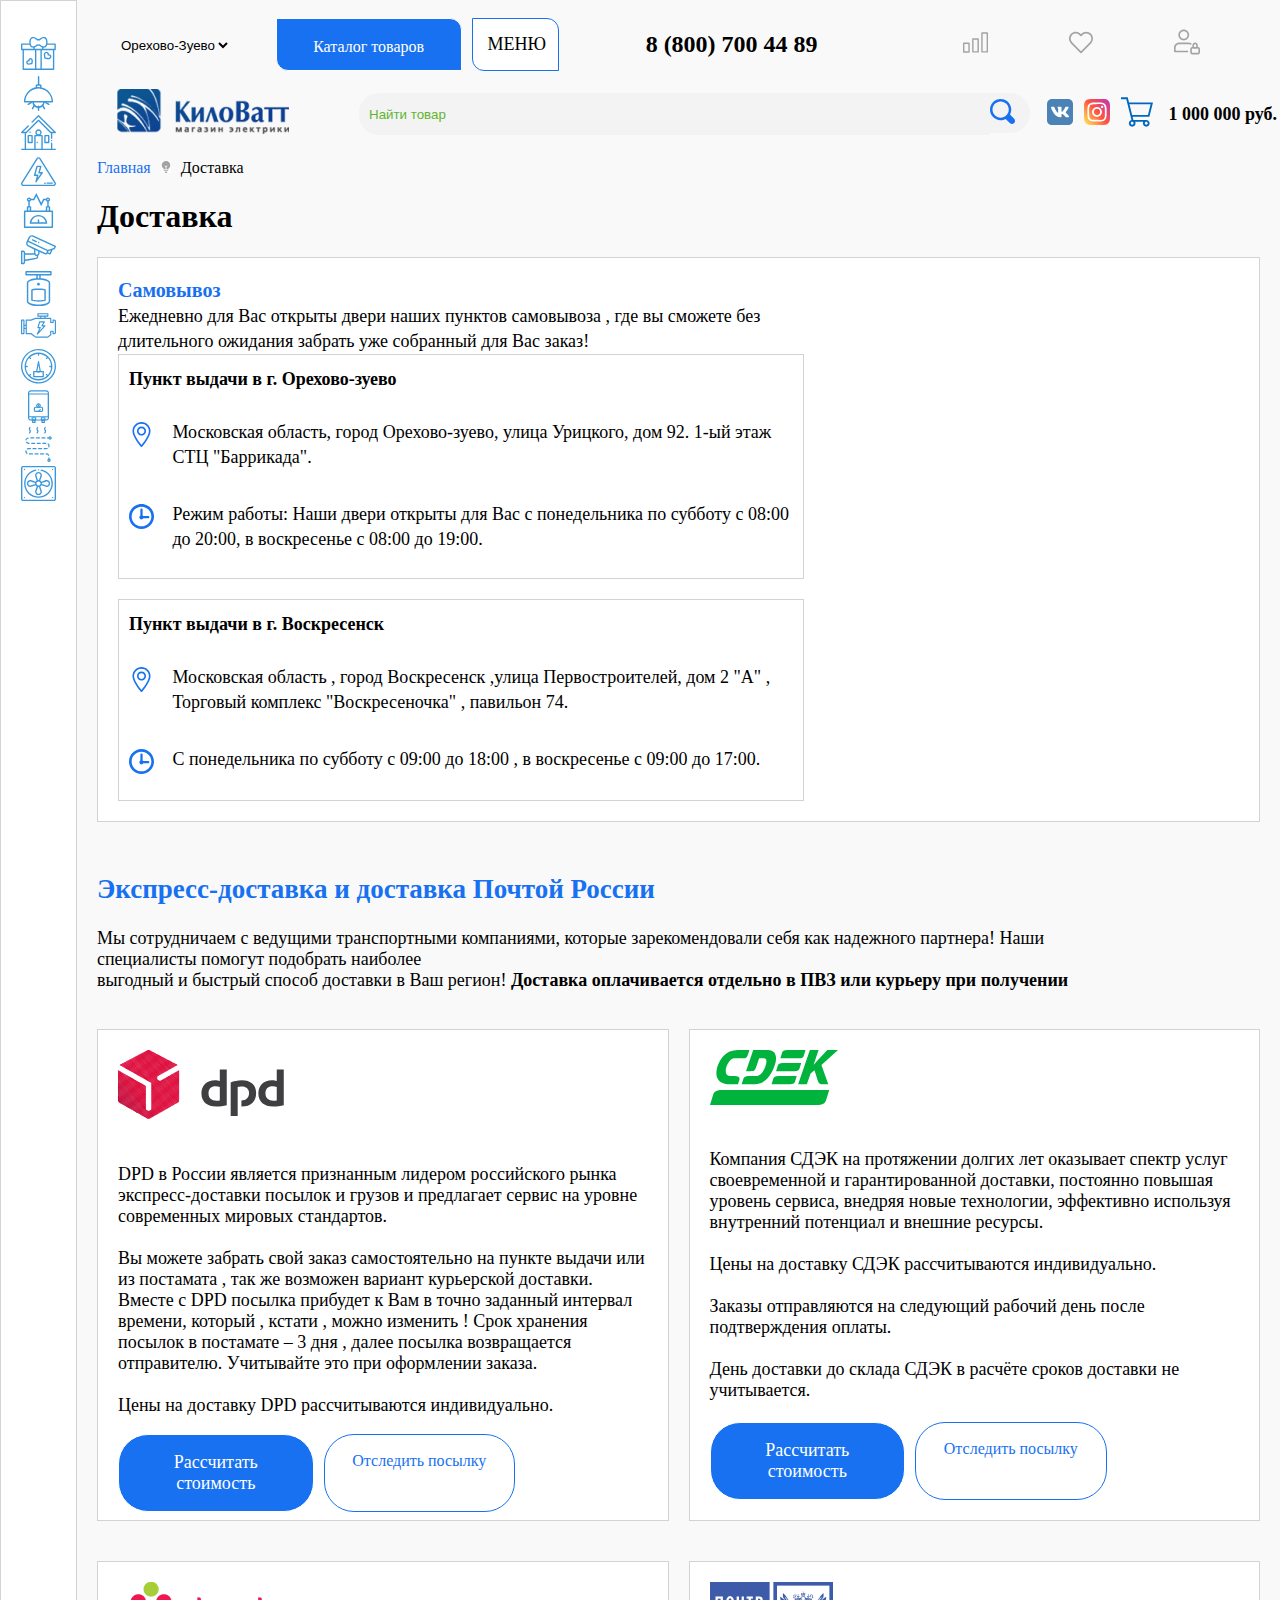
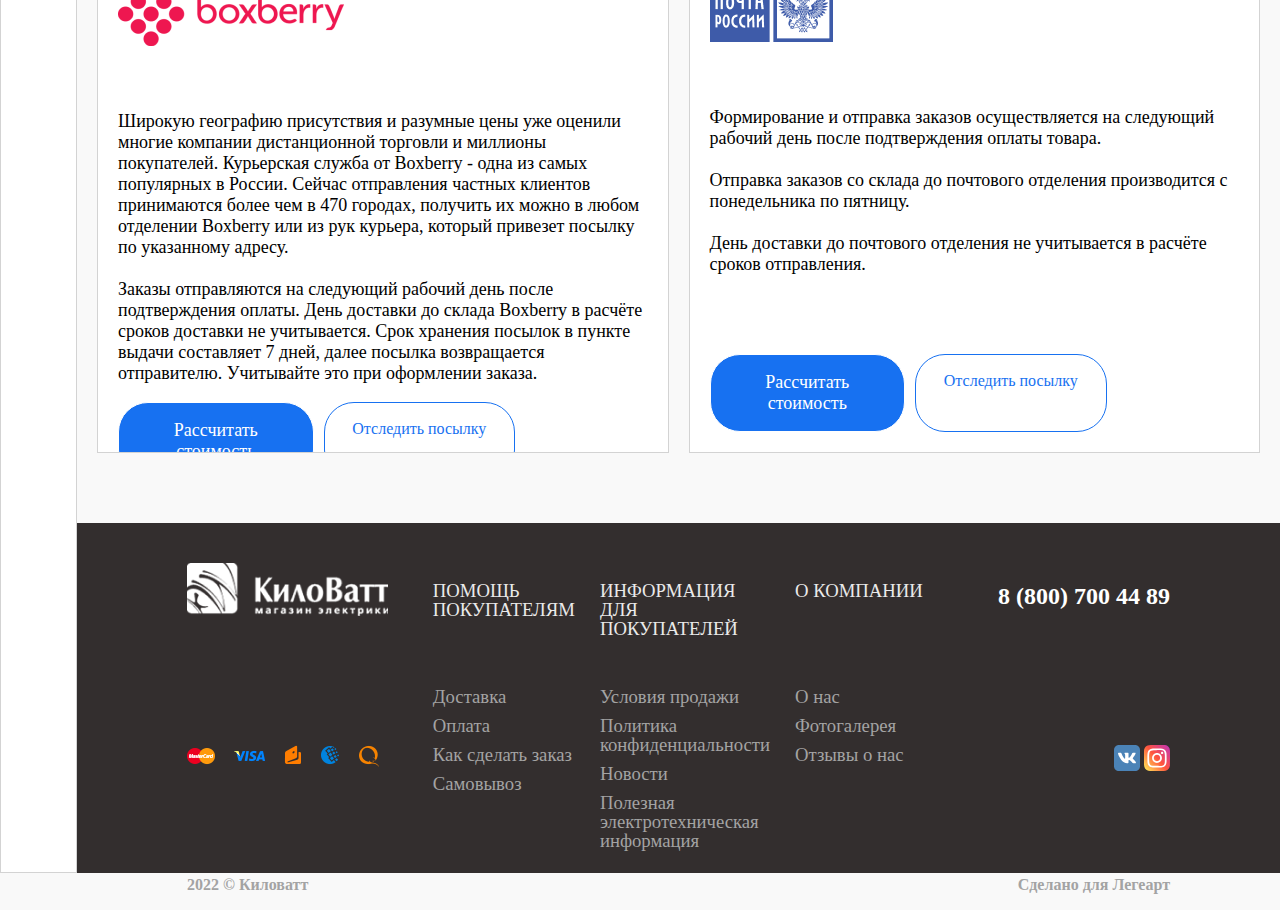
==== commit 4b176f37: "Add files via upload" ====
--- a/Zadanie_3/index.html
+++ b/Zadanie_3/index.html
@@ -7,7 +7,7 @@
     <link rel="stylesheet" href="css/main.css">
     <title>КилоВатт</title>
 </head>
-<body style="background: #F9F9F9;">
+<body>
     <div class="body">
         <aside>
             <ul class="asidePanel">
@@ -375,7 +375,7 @@
                         <hi style="color:#1771F1; font-size: 20px;">
                             <b>Самовывоз</b>
                         </hi>
-                        <div>
+                        <div class="size">
                             <a>
                                 Ежедневно для Вас открыты двери наших пунктов самовывоза , где вы сможете без длительного ожидания забрать уже собранный для Вас заказ!
                             </a>
@@ -391,7 +391,7 @@
                                         </svg>
                                     </p>
                                     <p>
-                                        <a class="box" href="https://yandex.ru/search/?lr=10745&text=Московская область , город Орехово-Зуево,улица Урицкого, дом 92 . 1-ый этаж СТЦ 'Баррикада'.">Московская область, город Орехово-зуево, улица Урицкого, дом 92. 1-ый этаж СТЦ "Баррикада".</a>
+                                        <a class="box size" href="https://yandex.ru/search/?lr=10745&text=Московская область , город Орехово-Зуево,улица Урицкого, дом 92 . 1-ый этаж СТЦ 'Баррикада'.">Московская область, город Орехово-зуево, улица Урицкого, дом 92. 1-ый этаж СТЦ "Баррикада".</a>
                                     </p>
                                     <p>
                                         <svg class="icon" viewBox="0 0 20 20">
@@ -400,7 +400,7 @@
                                         </svg>    
                                     </p>
                                     <p>
-                                        <a class="box">Режим работы: Наши двери открыты для Вас с понедельника по субботу с 08:00 до 20:00, в воскресенье с 08:00 до 19:00.</a>
+                                        <a class="box size">Режим работы: Наши двери открыты для Вас с понедельника по субботу с 08:00 до 20:00, в воскресенье с 08:00 до 19:00.</a>
                                     </p>
                                 </div>
                             </div>
@@ -416,7 +416,7 @@
                                         </svg>
                                     </p>
                                     <p>
-                                        <a class="box" href="https://yandex.ru/search/?lr=10745&text=Московская область , город Воскресенск ,улица Первостроителей, дом 2 А , Торговый комплекс Воскресеночка , павильон 74.">Московская область , город Воскресенск ,улица Первостроителей, дом 2 "А" , Торговый комплекс "Воскресеночка" , павильон 74.</a>
+                                        <a class="box size" href="https://yandex.ru/search/?lr=10745&text=Московская область , город Воскресенск ,улица Первостроителей, дом 2 А , Торговый комплекс Воскресеночка , павильон 74.">Московская область , город Воскресенск ,улица Первостроителей, дом 2 "А" , Торговый комплекс "Воскресеночка" , павильон 74.</a>
                                     </p>
                                     <p>
                                         <svg class="icon" viewBox="0 0 20 20">
@@ -425,7 +425,7 @@
                                         </svg>
                                     </p>
                                     <p>
-                                        <a class="box">С понедельника по субботу с 09:00 до 18:00 , в воскресенье с 09:00 до 17:00.</a>
+                                        <a class="box size">С понедельника по субботу с 09:00 до 18:00 , в воскресенье с 09:00 до 17:00.</a>
                                     </p>
                                 </div>
                             </div>
@@ -708,6 +708,5 @@
                 </footer>
         </div>
     </div>
-    <script src="menuscript.js"></script>
 </body>
 </html>--- a/Zadanie_3/css/main.css
+++ b/Zadanie_3/css/main.css
@@ -1,5 +1,7 @@
 body {
-    margin: 0%;  
+    margin: 0%;
+    background: #F9F9F9;
+    max-width: 100%;
 }
 .body {
     display: flex;
@@ -119,8 +121,7 @@
     display: none;
 }
 .wrap {
-    display: grid;
-    grid-template-rows: 0fr 0fr;
+    max-width: 97%;
 }
 .pageInfo {
     margin: 50px 160px 50px;
@@ -133,9 +134,11 @@
     padding: 0px;
 }
 .info {
-    display: flex;
+    display: grid;
+    grid-template-columns: 1fr 1fr;
     border: 1px solid lightgrey;
     background-color: #FFFFFF;
+    
 }
 .text-info {
     margin: 20px;
@@ -143,7 +146,8 @@
     font-size: 16px;
 }
 .map {
-    width: 60%;
+    width: 100%;
+    height: 100%;
     margin: 0px;
 }
 .border1 {
@@ -201,8 +205,11 @@
     display: flex;
     justify-content: space-between;
     margin: 20px 0;
-    height: 700px;
+    height: 450px;
     overflow: auto;
+}
+.size {
+    font-size: 18px;
 }
 .button4 {
     display: flex;
@@ -327,7 +334,6 @@
     margin-left: 100px;
     margin-right: 100px;
 }
-
 @media (max-width: 1280px) {
     .menu1 {
         display: grid;
@@ -350,6 +356,7 @@
     }
     body {
         margin: 0%;
+        max-width: 100%;
     }
     .body {
         display: flex;
@@ -378,6 +385,10 @@
     header .button {
         border-radius: 0px 12px;
     }
+    .info {
+        display: grid;
+        grid-template-columns: 5fr 3fr;
+    }
 }
 @media (max-width: 1024px) {
     .menu1 {
@@ -539,10 +550,13 @@
     }
     .map {
         width: 100%;
-        height: 250px;
+        height: 300px;
     }
     .lupa {
         background-color: #F9F9F9;
+    }
+    body {
+        max-width: 100%;
     }
 }
 @media (max-width: 480px) {
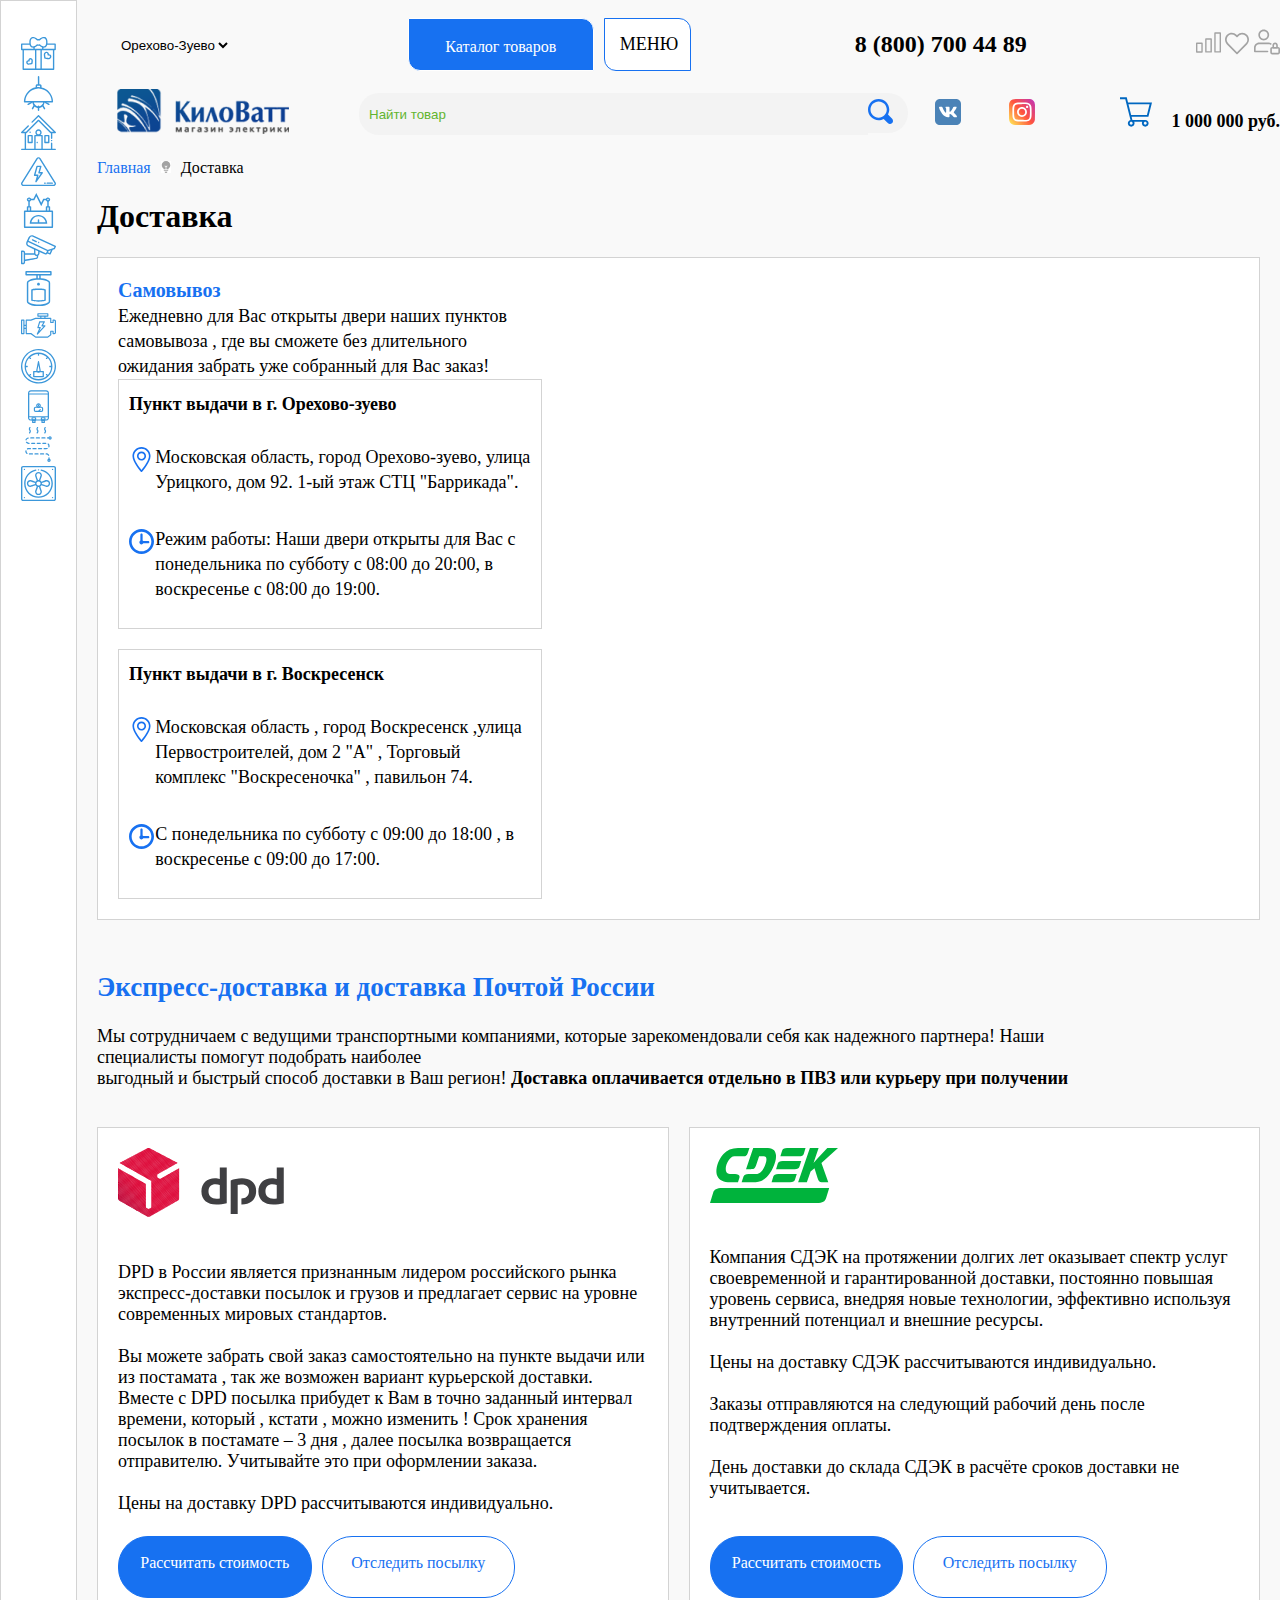
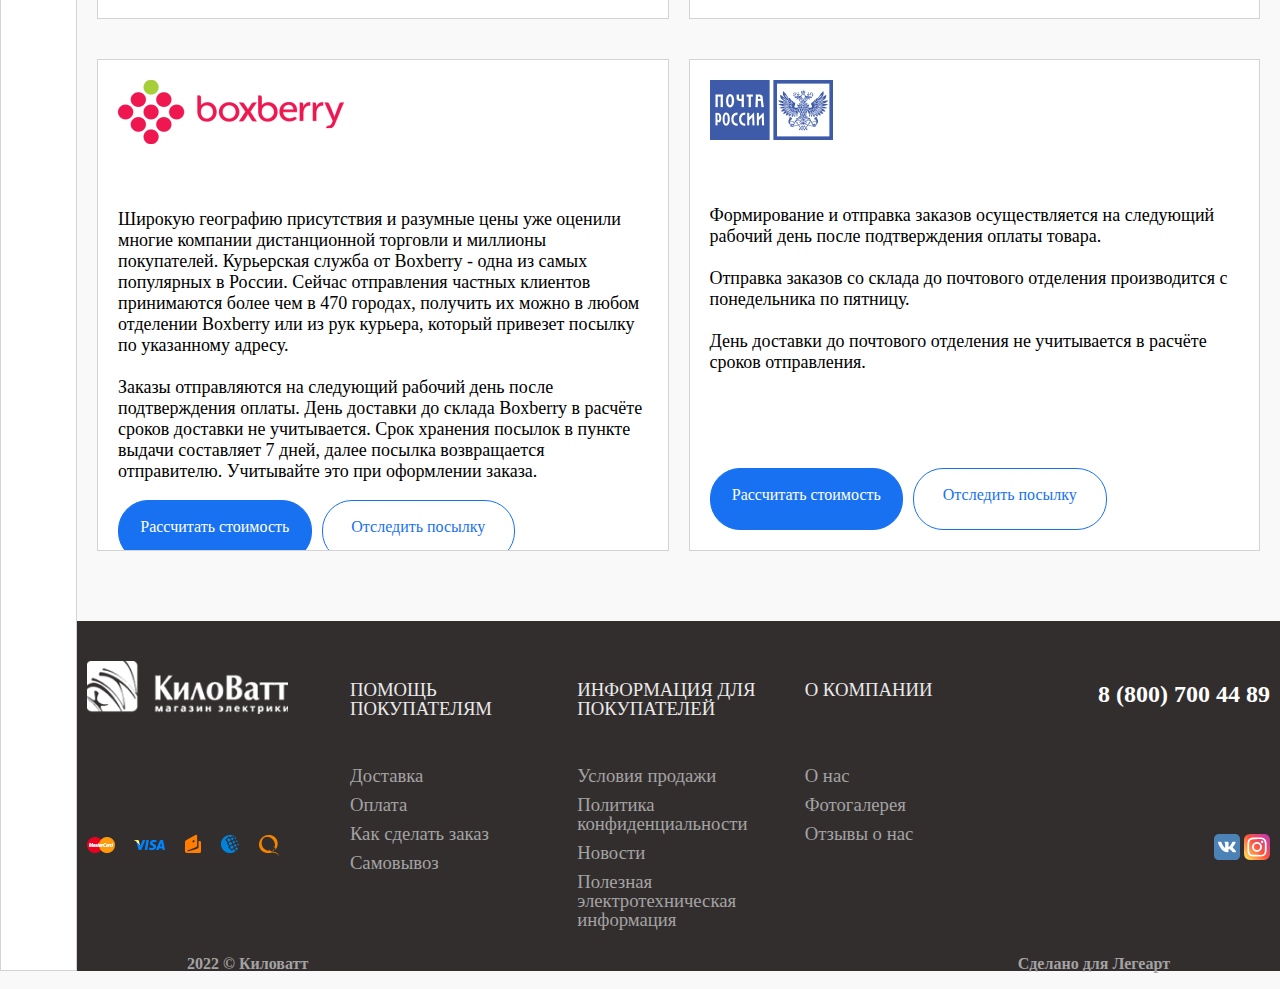
==== commit 224ffa40: "Add files via upload" ====
--- a/Zadanie_3/index.html
+++ b/Zadanie_3/index.html
@@ -3,7 +3,7 @@
 <head>
     <meta charset="UTF-8">
     <meta http-equiv="X-UA-Compatible" content="IE=edge">
-    <meta name="viewport" content="width=device-width, initial-scale=1.0">
+    <meta name="viewport" content="width=device-width, initial-scale=1.0,  user-scalable=no">
     <link rel="stylesheet" href="css/main.css">
     <title>КилоВатт</title>
 </head>
@@ -204,7 +204,7 @@
                     <div>
                         <ul class="menu1">
                             <li>
-                                <div>
+                                <div class="left">
                                     <select>
                                         <option>Орехово-Зуево</option>
                                         <option>Воскресенск</option>
@@ -254,6 +254,7 @@
                                 </a>
                             </li>
                             <li>
+                                <div class="iconss iconsss">
                                 <a href="#">
                                     <svg width="25" height="25" viewBox="0 0 25 25" fill="none" xmlns="http://www.w3.org/2000/svg">
                                         <g clip-path="url(#clip0_1_32)">
@@ -268,15 +269,11 @@
                                         </defs>
                                     </svg>  
                                 </a>
-                            </li>
-                            <li>
                                 <a href="#">
                                     <svg  width="24" height="23" viewBox="0 0 24 23" fill="none" xmlns="http://www.w3.org/2000/svg">
                                         <path d="M22.0373 2.82283C20.7959 1.54412 19.0565 0.816552 17.234 0.813855C15.4101 0.815877 13.6688 1.54306 12.4255 2.82201L12.0018 3.2511L11.578 2.82201C9.11101 0.277451 4.95858 0.131321 2.30343 2.49555C2.18578 2.60036 2.07215 2.70921 1.96278 2.82201C-0.654261 5.52719 -0.654261 9.70793 1.96278 12.4131L11.3791 21.9294C11.7048 22.259 12.2477 22.2731 12.5916 21.9609C12.6029 21.9507 12.6139 21.9402 12.6245 21.9294L22.0374 12.4131C24.6542 9.70822 24.6542 5.52772 22.0373 2.82283ZM20.7962 11.2812H20.7953L12.0018 20.1695L3.20738 11.2812C1.20811 9.2142 1.20811 6.02011 3.20738 3.95309C5.02296 2.06728 8.09006 1.94903 10.0579 3.68896C10.1534 3.77344 10.2453 3.86153 10.3335 3.95309L11.3791 5.0102C11.7236 5.33829 12.2799 5.33829 12.6245 5.0102L13.6701 3.95391C15.4857 2.0681 18.5528 1.94985 20.5206 3.68978C20.6161 3.77426 20.708 3.86235 20.7962 3.95391C22.8129 6.0242 22.8276 9.22413 20.7962 11.2812Z" fill="#A3A3A3"/>
                                     </svg>
                                 </a>
-                            </li>
-                            <li>
                                 <a href="#">
                                     <svg width="26" height="26" viewBox="0 0 26 26" fill="none" xmlns="http://www.w3.org/2000/svg">
                                         <path d="M9.74999 11.3919C6.76322 11.3919 4.33325 8.9621 4.33325 5.97533C4.33325 2.98856 6.76322 0.558594 9.74999 0.558594C12.7368 0.558594 15.1667 2.98856 15.1667 5.97533C15.1667 8.9621 12.7368 11.3919 9.74999 11.3919ZM9.74999 2.18359C7.65923 2.18359 5.95825 3.88437 5.95825 5.97533C5.95825 8.06609 7.65923 9.76686 9.74999 9.76686C11.8407 9.76686 13.5417 8.06609 13.5417 5.97533C13.5417 3.88437 11.8407 2.18359 9.74999 2.18359Z" fill="#A3A3A3"/>
@@ -285,10 +282,11 @@
                                         <path d="M13.5417 23.3086H0.8125C0.363998 23.3086 0 22.9446 0 22.4961V18.7044C0 15.8672 2.30856 13.5586 5.14577 13.5586H14.625C15.5307 13.5586 16.4222 13.798 17.2023 14.2519C17.5901 14.4772 17.7211 14.9745 17.4959 15.3623C17.2706 15.7513 16.7733 15.8812 16.3843 15.6559C15.8525 15.3472 15.2435 15.1836 14.625 15.1836H5.14577C3.20457 15.1836 1.625 16.7632 1.625 18.7044V21.6836H13.5417C13.9902 21.6836 14.3542 22.0476 14.3542 22.4961C14.3542 22.9446 13.9902 23.3086 13.5417 23.3086Z" fill="#A3A3A3"/>
                                     </svg>  
                                 </a>
+                                </div>
                             </li>
                         </ul>
                         <ul class="menu2">
-                            <li>
+                            <li class="left">
                                 <a style="margin-right: 70px;">                        
                                     <img src="img/kkwat-pic.png">
                                 </a>
@@ -332,14 +330,14 @@
                                 </a>
                             </li>
                             <li>
-                                <a href="">
-                                    <svg style="margin-right:15px;" width="32" height="30" viewBox="0 0 32 30" fill="none" xmlns="http://www.w3.org/2000/svg">
-                                        <path d="M25.2533 22.9549H12.4095L11.6157 19.7796H28.4008L32 5.38257H8.01649L6.75142 0.322266H0V2.2072H5.27968L10.4854 23.0302C8.96998 23.3556 7.8303 24.7052 7.8303 26.3164C7.8303 28.1699 9.33823 29.6778 11.1918 29.6778C13.0454 29.6778 14.5533 28.1698 14.5533 26.3164C14.5533 25.7869 14.4298 25.2858 14.2108 24.8398H22.2343C22.0153 25.2858 21.8918 25.7869 21.8918 26.3164C21.8918 28.1699 23.3998 29.6778 25.2533 29.6778C27.1068 29.6778 28.6148 28.1698 28.6148 26.3164C28.6148 24.4629 27.1068 22.9549 25.2533 22.9549ZM8.48767 7.2675H29.5858L26.9289 17.8946H11.1445L8.48767 7.2675ZM11.1918 27.7929C10.3776 27.7929 9.71523 27.1305 9.71523 26.3164C9.71523 25.5022 10.3776 24.8398 11.1918 24.8398C12.006 24.8398 12.6684 25.5022 12.6684 26.3164C12.6684 27.1305 12.006 27.7929 11.1918 27.7929ZM25.2533 27.7929C24.4391 27.7929 23.7768 27.1305 23.7768 26.3164C23.7768 25.5022 24.4391 24.8398 25.2533 24.8398C26.0675 24.8398 26.7299 25.5022 26.7299 26.3164C26.7298 27.1305 26.0674 27.7929 25.2533 27.7929Z" fill="#0067C0"/>
-                                    </svg>
-                                </a>
-                            </li>
-                            <li>
-                                <a><b>1 000 000 руб.</b></a>
+                                <div class="iconsss">
+                                    <a href="">
+                                        <svg style="margin-right:15px;" width="32" height="30" viewBox="0 0 32 30" fill="none" xmlns="http://www.w3.org/2000/svg">
+                                            <path d="M25.2533 22.9549H12.4095L11.6157 19.7796H28.4008L32 5.38257H8.01649L6.75142 0.322266H0V2.2072H5.27968L10.4854 23.0302C8.96998 23.3556 7.8303 24.7052 7.8303 26.3164C7.8303 28.1699 9.33823 29.6778 11.1918 29.6778C13.0454 29.6778 14.5533 28.1698 14.5533 26.3164C14.5533 25.7869 14.4298 25.2858 14.2108 24.8398H22.2343C22.0153 25.2858 21.8918 25.7869 21.8918 26.3164C21.8918 28.1699 23.3998 29.6778 25.2533 29.6778C27.1068 29.6778 28.6148 28.1698 28.6148 26.3164C28.6148 24.4629 27.1068 22.9549 25.2533 22.9549ZM8.48767 7.2675H29.5858L26.9289 17.8946H11.1445L8.48767 7.2675ZM11.1918 27.7929C10.3776 27.7929 9.71523 27.1305 9.71523 26.3164C9.71523 25.5022 10.3776 24.8398 11.1918 24.8398C12.006 24.8398 12.6684 25.5022 12.6684 26.3164C12.6684 27.1305 12.006 27.7929 11.1918 27.7929ZM25.2533 27.7929C24.4391 27.7929 23.7768 27.1305 23.7768 26.3164C23.7768 25.5022 24.4391 24.8398 25.2533 24.8398C26.0675 24.8398 26.7299 25.5022 26.7299 26.3164C26.7298 27.1305 26.0674 27.7929 25.2533 27.7929Z" fill="#0067C0"/>
+                                        </svg>
+                                    </a>
+                                    <a><b>1 000 000 руб.</b></a>
+                                </div>
                             </li>
                         </ul>
                     </div>
--- a/Zadanie_3/css/main.css
+++ b/Zadanie_3/css/main.css
@@ -25,14 +25,20 @@
     display: flex;
     gap: 10px;
 }
-
+.iconss {
+    gap: 10px;
+}
+.iconsss {
+    text-align: right;
+}
 .menu1 {
     display: grid;
     list-style: none;
     align-items: center;
     font-size: 18px;
     text-decoration: none;
-    grid-template-columns: 0.6fr 0.7fr 0.8fr 0.7fr 0.6fr 0.8fr 0.5fr 0.6fr 0.1fr 0.1fr 0.1fr;
+    grid-template-columns: 0.6fr 0.7fr 0.8fr 0.7fr 0.6fr 0.8fr 0.5fr 0.6fr 0.6fr;
+    text-align: center;
 }
 .menu1 a:hover {
     color: #1771F1;
@@ -46,6 +52,9 @@
 }
 .pic {
     fill: black;
+}
+.left {
+    text-align: left;
 }
 .pic:hover {
     fill: #1771F1;
@@ -56,7 +65,8 @@
     align-items: center;
     font-size: 18px;
     text-decoration: none;
-    grid-template-columns: 0.5fr 4fr 0.2fr 0.2fr 0.2fr 0.4fr;
+    grid-template-columns: 0.5fr 2fr 0.2fr 0.2fr 0.6fr;
+    text-align: center;
 }
 .lupa:hover path {
     fill:green;
@@ -121,7 +131,7 @@
     display: none;
 }
 .wrap {
-    max-width: 97%;
+    max-width: 100%;
 }
 .pageInfo {
     margin: 50px 160px 50px;
@@ -135,10 +145,9 @@
 }
 .info {
     display: grid;
-    grid-template-columns: 1fr 1fr;
+    grid-template-columns: 40% 60%;
     border: 1px solid lightgrey;
     background-color: #FFFFFF;
-    
 }
 .text-info {
     margin: 20px;
@@ -225,9 +234,10 @@
     border-radius: 30px;
     transition: 0.5s;
     cursor:pointer;
-    height: auto;
-    width: 200px;
+    height: 30px;
+    width: 300px;
     text-align: center;
+    white-space: nowrap;
 }
 .buttonWhite:hover{
     background-color: #1771F1;
@@ -240,30 +250,29 @@
     font-size: 16px;
     color:#1771F1;
 }
-.blueButton1{
+.blueButton1 {
     background-color: #1771F1;
-    border: 1px;
+    border: solid #1771F1 1px;
+    transition: 1s;
+    padding: 15px;
+    border-radius: 30px;
     transition: 0.5s;
-    padding: 17px;
     cursor:pointer;
-    height: auto;
-    width: 200px;
-    border: solid 1px white;
+    height: 30px;
+    width: 300px;
     text-align: center;
-    border-radius: 30px;
+    white-space: nowrap;
+}
+.blueButton1:hover{
+    background-color: white;
+}
+.blueButton1:hover span{
+    color: #1771F1;
 }
 .blueButton1 span{
     transition: 1s;
-}
-.blueButton1 span{
+    font-size: 16px;
     color:white;
-}
-.blueButton1:hover{
-    background-color: white;
-    border: solid 1px #1771F1;
-}
-.blueButton1:hover span{
-    color: #1771F1;
 }
 .SposobDos {
     display: grid;
@@ -286,10 +295,8 @@
     justify-content: space-between;
 }
 .FooterTextCon {
-    margin-left: 100px;
-    margin-right: 100px;
-    display: grid;
-    grid-template-columns: 3fr 6fr 3fr;
+    display: grid;
+    grid-template-columns: 2fr 5fr 2fr;
     row-gap: 30px;
 
 }
@@ -341,22 +348,20 @@
         align-items: center;
         font-size: 18px;
         text-decoration: none;
-        grid-template-columns: 0.3fr 0.7fr 0fr 0fr 0fr 0fr 0fr 0.6fr 0.2fr 0.2fr 0.2fr;
+        grid-template-columns: 0.6fr 0.8fr 0fr 0fr 0fr 0fr 0fr 0.6fr 0.4fr;
+        text-align: center;
     }
     .none {
         display: none;
     }
     .menu2 {
-    display: grid;
-    list-style: none;
-    align-items: center;
-    font-size: 18px;
-    text-decoration: none;
-    grid-template-columns: 0.5fr 3.7fr 0.2fr 0.2fr 0.2fr 0.6fr;
-    }
-    body {
-        margin: 0%;
-        max-width: 100%;
+        display: grid;
+        list-style: none;
+        align-items: center;
+        font-size: 18px;
+        text-decoration: none;
+        grid-template-columns: 0.5fr 1.5fr 0.2fr 0.2fr 0.6fr;
+        text-align: center;
     }
     .body {
         display: flex;
@@ -385,10 +390,6 @@
     header .button {
         border-radius: 0px 12px;
     }
-    .info {
-        display: grid;
-        grid-template-columns: 5fr 3fr;
-    }
 }
 @media (max-width: 1024px) {
     .menu1 {
@@ -397,7 +398,8 @@
         align-items: center;
         font-size: 18px;
         text-decoration: none;
-        grid-template-columns: 0fr 1fr 0fr 0fr 0fr 0fr 0fr 0.6fr 0.2fr 0.2fr 0.2fr;
+        grid-template-columns: 0fr 1fr 0fr 0fr 0fr 0fr 0fr 0.6fr 0.4fr;
+        text-align: center;
     }
     .none {
         display: none;
@@ -408,7 +410,8 @@
         align-items: center;
         font-size: 18px;
         text-decoration: none;
-        grid-template-columns: 0.5fr 3.7fr 0fr 0fr 0.2fr 0.6fr;
+        grid-template-columns: 0.5fr 1fr 0.2fr 0.2fr 0.6fr;
+        text-align: center;
     }
     .button {
         display: block;
@@ -481,7 +484,9 @@
         margin: 0 2px;
         position: relative;
     }
-
+    aside {
+        display: none;
+    }
 }
 @media (max-width: 720px) {
     .menu1 {
@@ -490,9 +495,10 @@
         align-items: center;
         font-size: 18px;
         text-decoration: none;
-        grid-template-columns: 0fr 0.8fr 0fr 0fr 0fr 0fr 0fr 0.6fr 0.1fr 0.1fr 0.1fr;
+        grid-template-columns: 0fr 0.4fr 0fr 0fr 0fr 0fr 0fr 0.6fr 0.4fr;
         padding: 0px;
         margin: 20px;
+        text-align: center;
     }
     .menu2 {
         display: grid;
@@ -500,9 +506,14 @@
         align-items: center;
         font-size: 18px;
         text-decoration: none;
-        grid-template-columns: 0.5fr 1fr 0fr 0fr 0.2fr 0.6fr;
+        grid-template-columns: 0.5fr 1fr 0fr 0fr 0.6fr;
         padding: 0px;
         margin: 20px;
+        text-align: center;
+    }
+    .info {
+        display: grid;
+        grid-template-columns: 5fr 3fr;
     }
     select {
         display: none;
@@ -555,9 +566,10 @@
     .lupa {
         background-color: #F9F9F9;
     }
-    body {
-        max-width: 100%;
-    }
+    .blueButton {
+        display: none;
+    }
+    
 }
 @media (max-width: 480px) {
     .menu1 {
@@ -566,9 +578,10 @@
         align-items: center;
         font-size: 18px;
         text-decoration: none;
-        grid-template-columns: 0fr 0.4fr 0fr 0fr 0fr 0fr 0fr 0.6fr 0.2fr 0.2fr 0fr;
+        grid-template-columns: 0fr 0.4fr 0fr 0fr 0fr 0fr 0fr 0.6fr 0.4fr;
         padding: 0px;
         margin: 20px;
+        text-align: center;
     }
     .menu2 {
         display: grid;
@@ -576,9 +589,10 @@
         align-items: center;
         font-size: 18px;
         text-decoration: none;
-        grid-template-columns: 0.5fr 1fr 0fr 0fr 0.2fr 0fr;
+        grid-template-columns: 0.5fr 1fr 0fr 0fr 0.6fr;
         padding: 0px;
         margin: 20px;
+        text-align: center;
     }
     select{
         display: none;
@@ -613,4 +627,5 @@
     aside {
         display: none;
     }   
+    
 }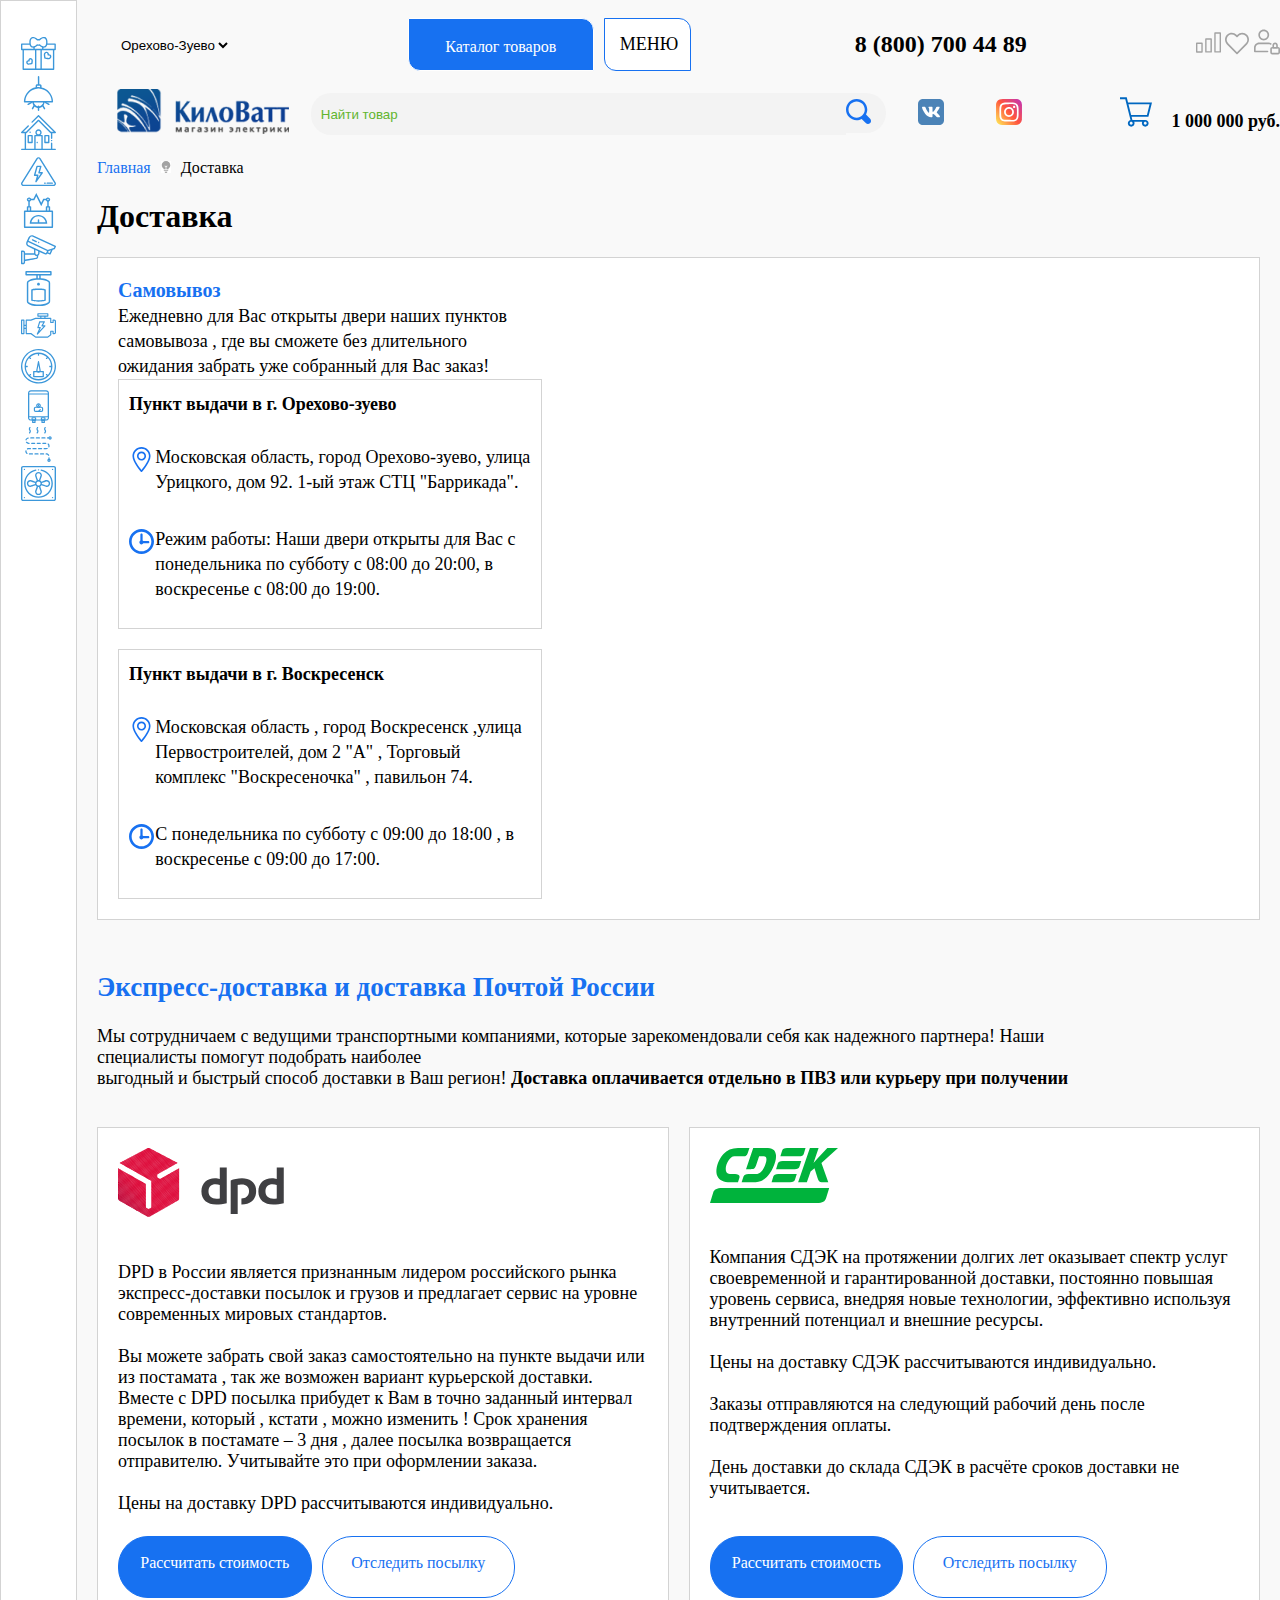
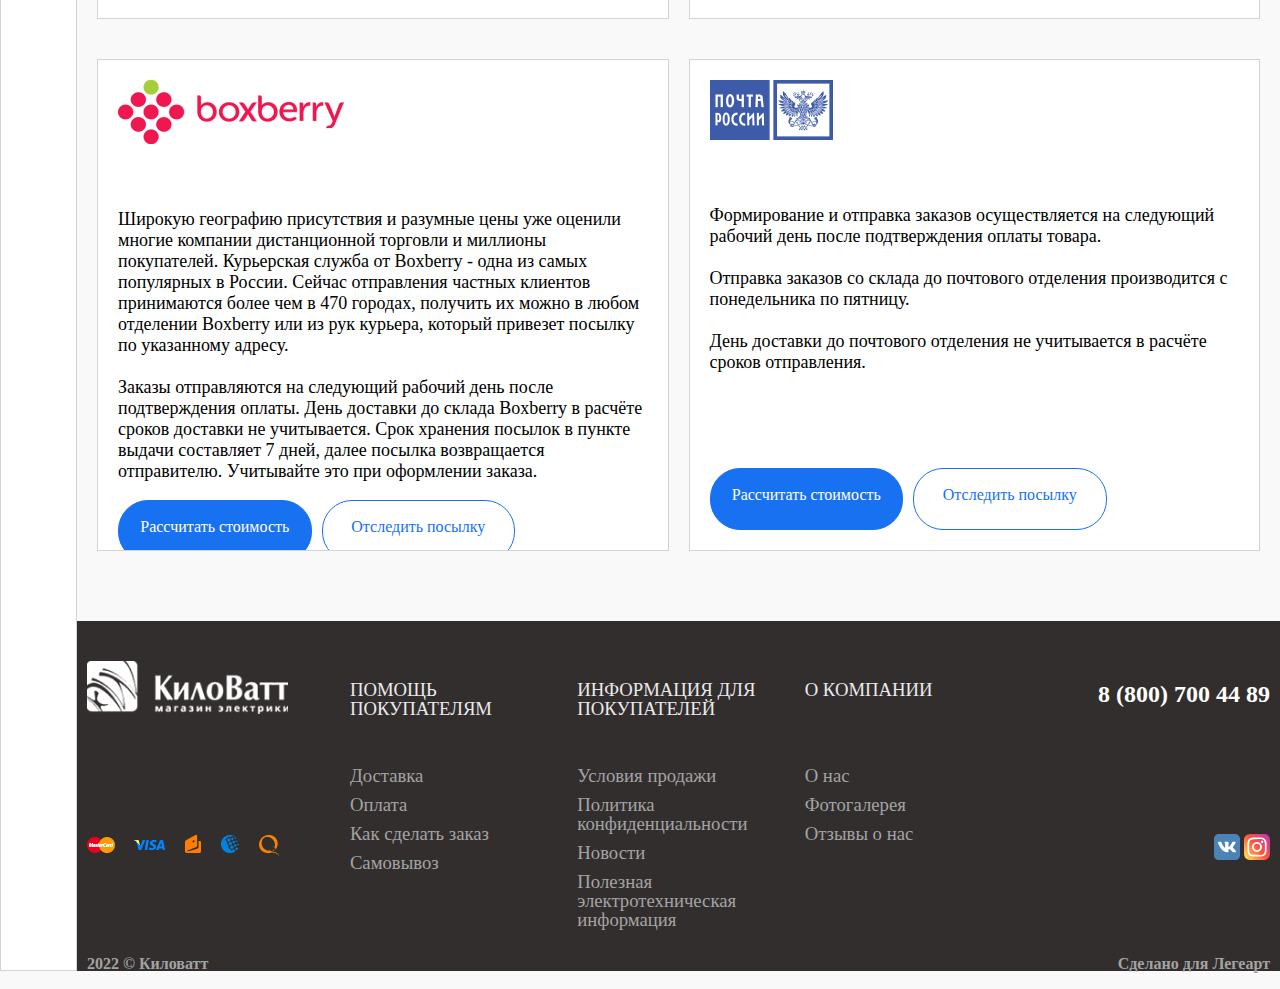
==== commit e1d571ab: "Add files via upload" ====
--- a/Zadanie_3/index.html
+++ b/Zadanie_3/index.html
@@ -287,7 +287,7 @@
                         </ul>
                         <ul class="menu2">
                             <li class="left">
-                                <a style="margin-right: 70px;">                        
+                                <a>                        
                                     <img src="img/kkwat-pic.png">
                                 </a>
                             </li>
--- a/Zadanie_3/css/main.css
+++ b/Zadanie_3/css/main.css
@@ -338,8 +338,6 @@
     display: flex;
     justify-content: space-between;
     color: rgba(163, 163, 163, 1);
-    margin-left: 100px;
-    margin-right: 100px;
 }
 @media (max-width: 1280px) {
     .menu1 {
@@ -400,6 +398,8 @@
         text-decoration: none;
         grid-template-columns: 0fr 1fr 0fr 0fr 0fr 0fr 0fr 0.6fr 0.4fr;
         text-align: center;
+        padding: 0;
+        margin: 20px;
     }
     .none {
         display: none;
@@ -410,8 +410,10 @@
         align-items: center;
         font-size: 18px;
         text-decoration: none;
-        grid-template-columns: 0.5fr 1fr 0.2fr 0.2fr 0.6fr;
-        text-align: center;
+        grid-template-columns: 0.8fr 1fr 0.2fr 0.2fr 0.6fr;
+        text-align: center;
+        padding: 0;
+        margin: 20px;
     }
     .button {
         display: block;
@@ -506,7 +508,7 @@
         align-items: center;
         font-size: 18px;
         text-decoration: none;
-        grid-template-columns: 0.5fr 1fr 0fr 0fr 0.6fr;
+        grid-template-columns: 1.2fr 0.3fr 0fr 0fr 1fr;
         padding: 0px;
         margin: 20px;
         text-align: center;
@@ -553,9 +555,6 @@
         display: block;
 
     }
-    .text-info {
-        padding: 20px;
-    }
     .pageInfo {
         margin: 20px;
     }
@@ -589,7 +588,7 @@
         align-items: center;
         font-size: 18px;
         text-decoration: none;
-        grid-template-columns: 0.5fr 1fr 0fr 0fr 0.6fr;
+        grid-template-columns: 1.2fr 0.3fr 0fr 0fr 1fr;
         padding: 0px;
         margin: 20px;
         text-align: center;
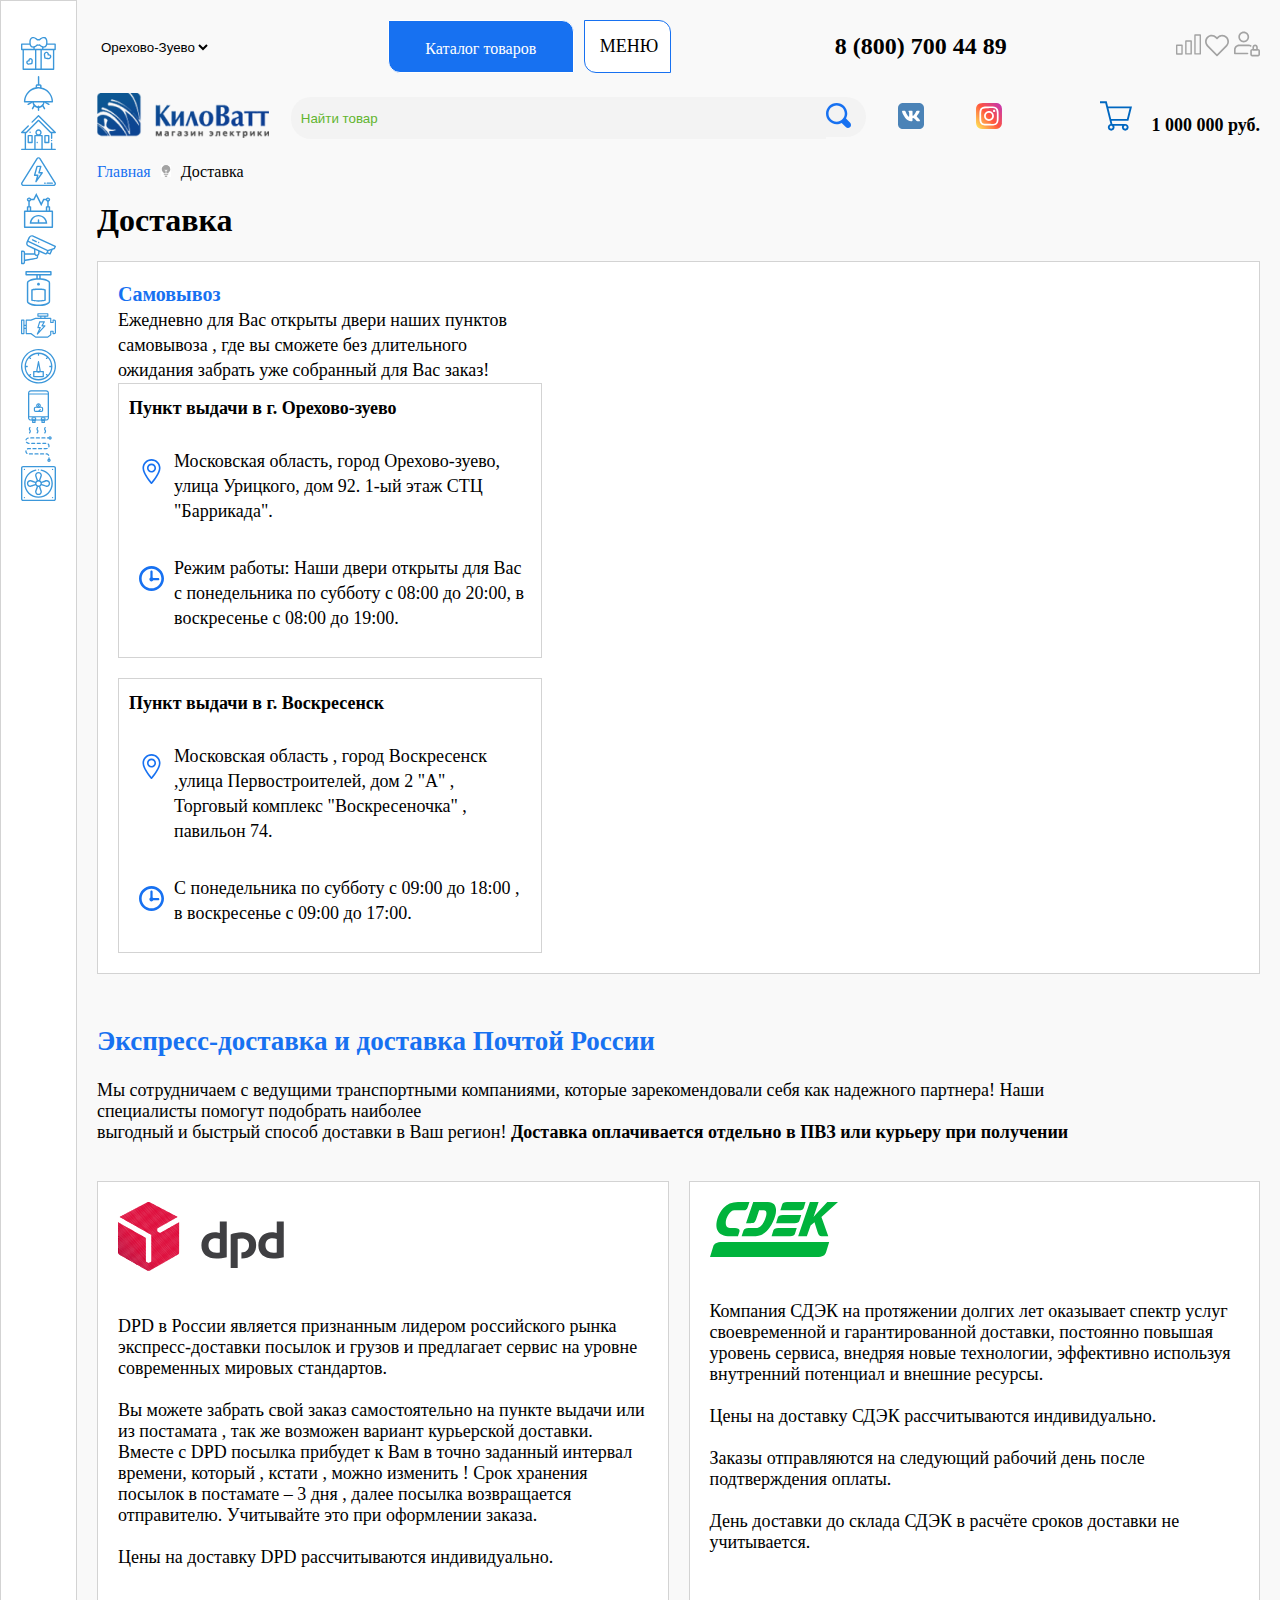
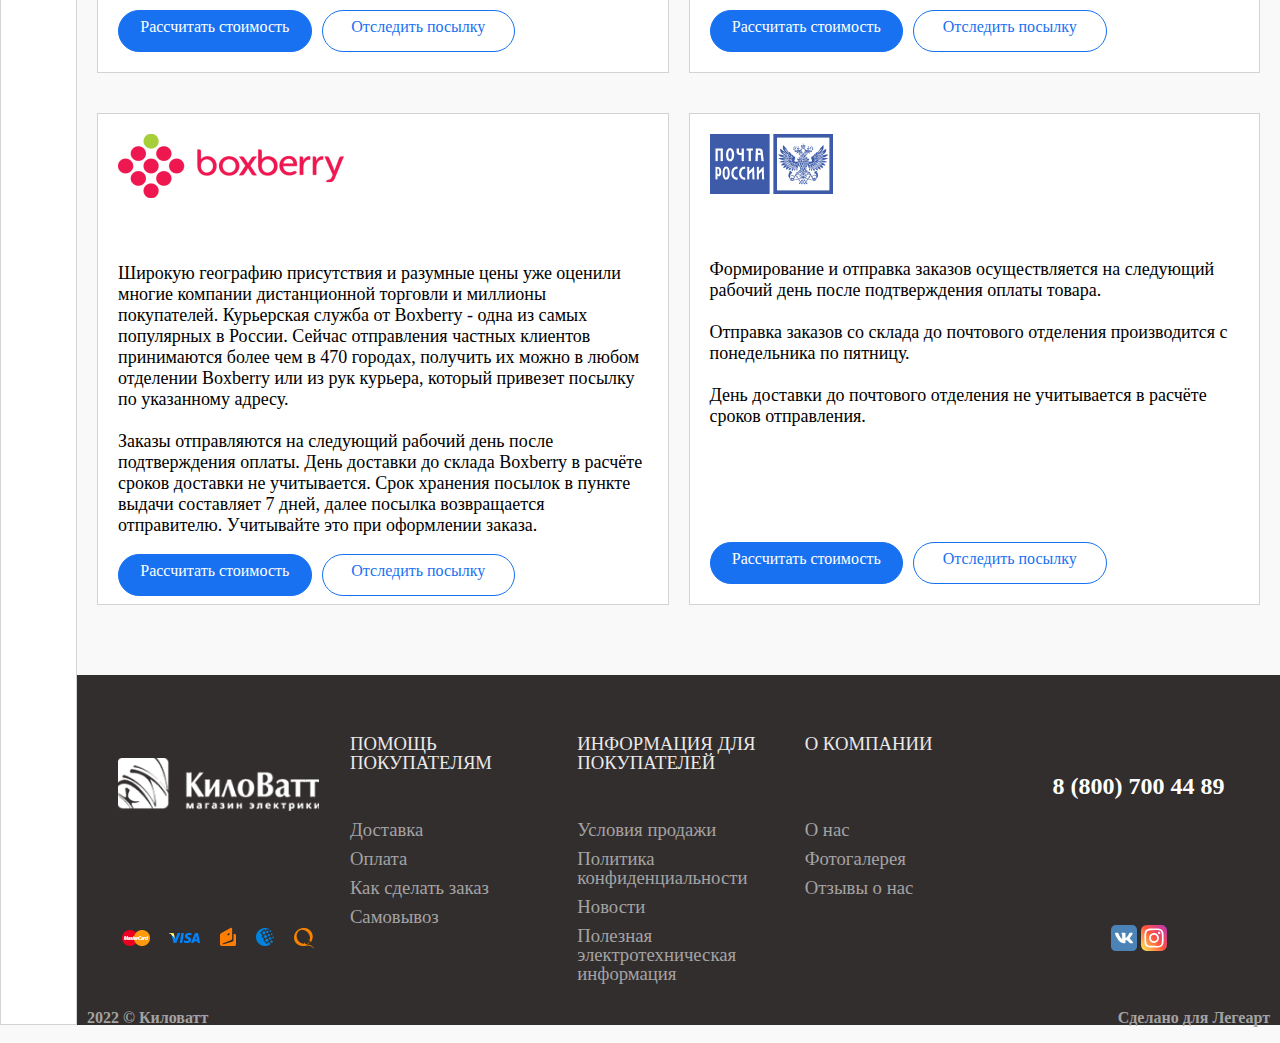
==== commit 185546f2: "Add files via upload" ====
--- a/Zadanie_3/index.html
+++ b/Zadanie_3/index.html
@@ -702,8 +702,8 @@
                             <p>2022 © Киловатт</p>
                             <a> <p>Сделано для Легеарт</p></a>
                         </div>
-                    </div>
-                </footer>
+                    </footer>
+                </div>
         </div>
     </div>
 </body>
--- a/Zadanie_3/css/main.css
+++ b/Zadanie_3/css/main.css
@@ -37,7 +37,7 @@
     align-items: center;
     font-size: 18px;
     text-decoration: none;
-    grid-template-columns: 0.6fr 0.7fr 0.8fr 0.7fr 0.6fr 0.8fr 0.5fr 0.6fr 0.6fr;
+    grid-template-columns: 0.6fr 0.7fr 0.8fr 0.7fr 0.6fr 0.8fr 0.5fr 1fr 0.6fr;
     text-align: center;
 }
 .menu1 a:hover {
@@ -179,6 +179,7 @@
     height: 25px;
     fill: none;
     vertical-align: middle;
+    margin: 10px;
 }
 .box {
     text-decoration: none;
@@ -225,19 +226,22 @@
     width: 75%;
     grid-template-columns: 100px 1fr;
     gap: 10px;
+    align-items: center;
+    text-align: center;
 }
 .buttonWhite {
     background-color: white;
     border: solid #1771F1 1px;
     transition: 1s;
-    padding: 15px;
+    padding: 5px;
     border-radius: 30px;
     transition: 0.5s;
     cursor:pointer;
     height: 30px;
-    width: 300px;
+    width: 200px;
     text-align: center;
     white-space: nowrap;
+
 }
 .buttonWhite:hover{
     background-color: #1771F1;
@@ -254,12 +258,12 @@
     background-color: #1771F1;
     border: solid #1771F1 1px;
     transition: 1s;
-    padding: 15px;
+    padding: 5px;
     border-radius: 30px;
     transition: 0.5s;
     cursor:pointer;
+    width: 200px;
     height: 30px;
-    width: 300px;
     text-align: center;
     white-space: nowrap;
 }
@@ -298,7 +302,9 @@
     display: grid;
     grid-template-columns: 2fr 5fr 2fr;
     row-gap: 30px;
-
+    justify-items: center;
+    align-items: center;
+    row-gap: 30px;
 }
 .navigate {
     display: grid;
@@ -348,6 +354,8 @@
         text-decoration: none;
         grid-template-columns: 0.6fr 0.8fr 0fr 0fr 0fr 0fr 0fr 0.6fr 0.4fr;
         text-align: center;
+        margin: 20px;
+        padding: 0px;
     }
     .none {
         display: none;
@@ -360,6 +368,8 @@
         text-decoration: none;
         grid-template-columns: 0.5fr 1.5fr 0.2fr 0.2fr 0.6fr;
         text-align: center;
+        margin: 20px;
+        padding: 0px;
     }
     .body {
         display: flex;
@@ -396,7 +406,7 @@
         align-items: center;
         font-size: 18px;
         text-decoration: none;
-        grid-template-columns: 0fr 1fr 0fr 0fr 0fr 0fr 0fr 0.6fr 0.4fr;
+        grid-template-columns: 0fr 1fr 0fr 0fr 0fr 0fr 0fr 0.8fr 0.4fr;
         text-align: center;
         padding: 0;
         margin: 20px;
@@ -410,7 +420,7 @@
         align-items: center;
         font-size: 18px;
         text-decoration: none;
-        grid-template-columns: 0.8fr 1fr 0.2fr 0.2fr 0.6fr;
+        grid-template-columns: 0.7fr 0.9fr 0.15fr 0.15fr 0.6fr;
         text-align: center;
         padding: 0;
         margin: 20px;
@@ -577,7 +587,7 @@
         align-items: center;
         font-size: 18px;
         text-decoration: none;
-        grid-template-columns: 0fr 0.4fr 0fr 0fr 0fr 0fr 0fr 0.6fr 0.4fr;
+        grid-template-columns: 0fr 0.3fr 0fr 0fr 0fr 0fr 0fr 0.6fr 0.4fr;
         padding: 0px;
         margin: 20px;
         text-align: center;
@@ -588,7 +598,7 @@
         align-items: center;
         font-size: 18px;
         text-decoration: none;
-        grid-template-columns: 1.2fr 0.3fr 0fr 0fr 1fr;
+        grid-template-columns: 1.1fr 0.1fr 0fr 0fr 1fr;
         padding: 0px;
         margin: 20px;
         text-align: center;
@@ -607,6 +617,7 @@
     }
     .lupa {
         background-color: #F9F9F9;
+        padding: 0px;
     }
     .row2 {
         display: none;
@@ -622,9 +633,37 @@
     }
     header .button {
         border-radius: 0px 12px;
+        padding-left: 10px;
+        padding-right: 10px;
     }
     aside {
         display: none;
     }   
+    .buttonWhite {
+        background-color: white;
+        border: solid #1771F1 1px;
+        transition: 1s;
+        padding: 5px;
+        border-radius: 30px;
+        transition: 0.5s;
+        cursor:pointer;
+        height: 30px;
+        width: 150px;
+        text-align: center;
+        white-space: nowrap;
     
+    }
+    .blueButton1 {
+        background-color: #1771F1;
+        border: solid #1771F1 1px;
+        transition: 1s;
+        padding: 5px;
+        border-radius: 30px;
+        transition: 0.5s;
+        cursor:pointer;
+        width: 150px;
+        height: 30px;
+        text-align: center;
+        white-space: nowrap;
+    }
 }